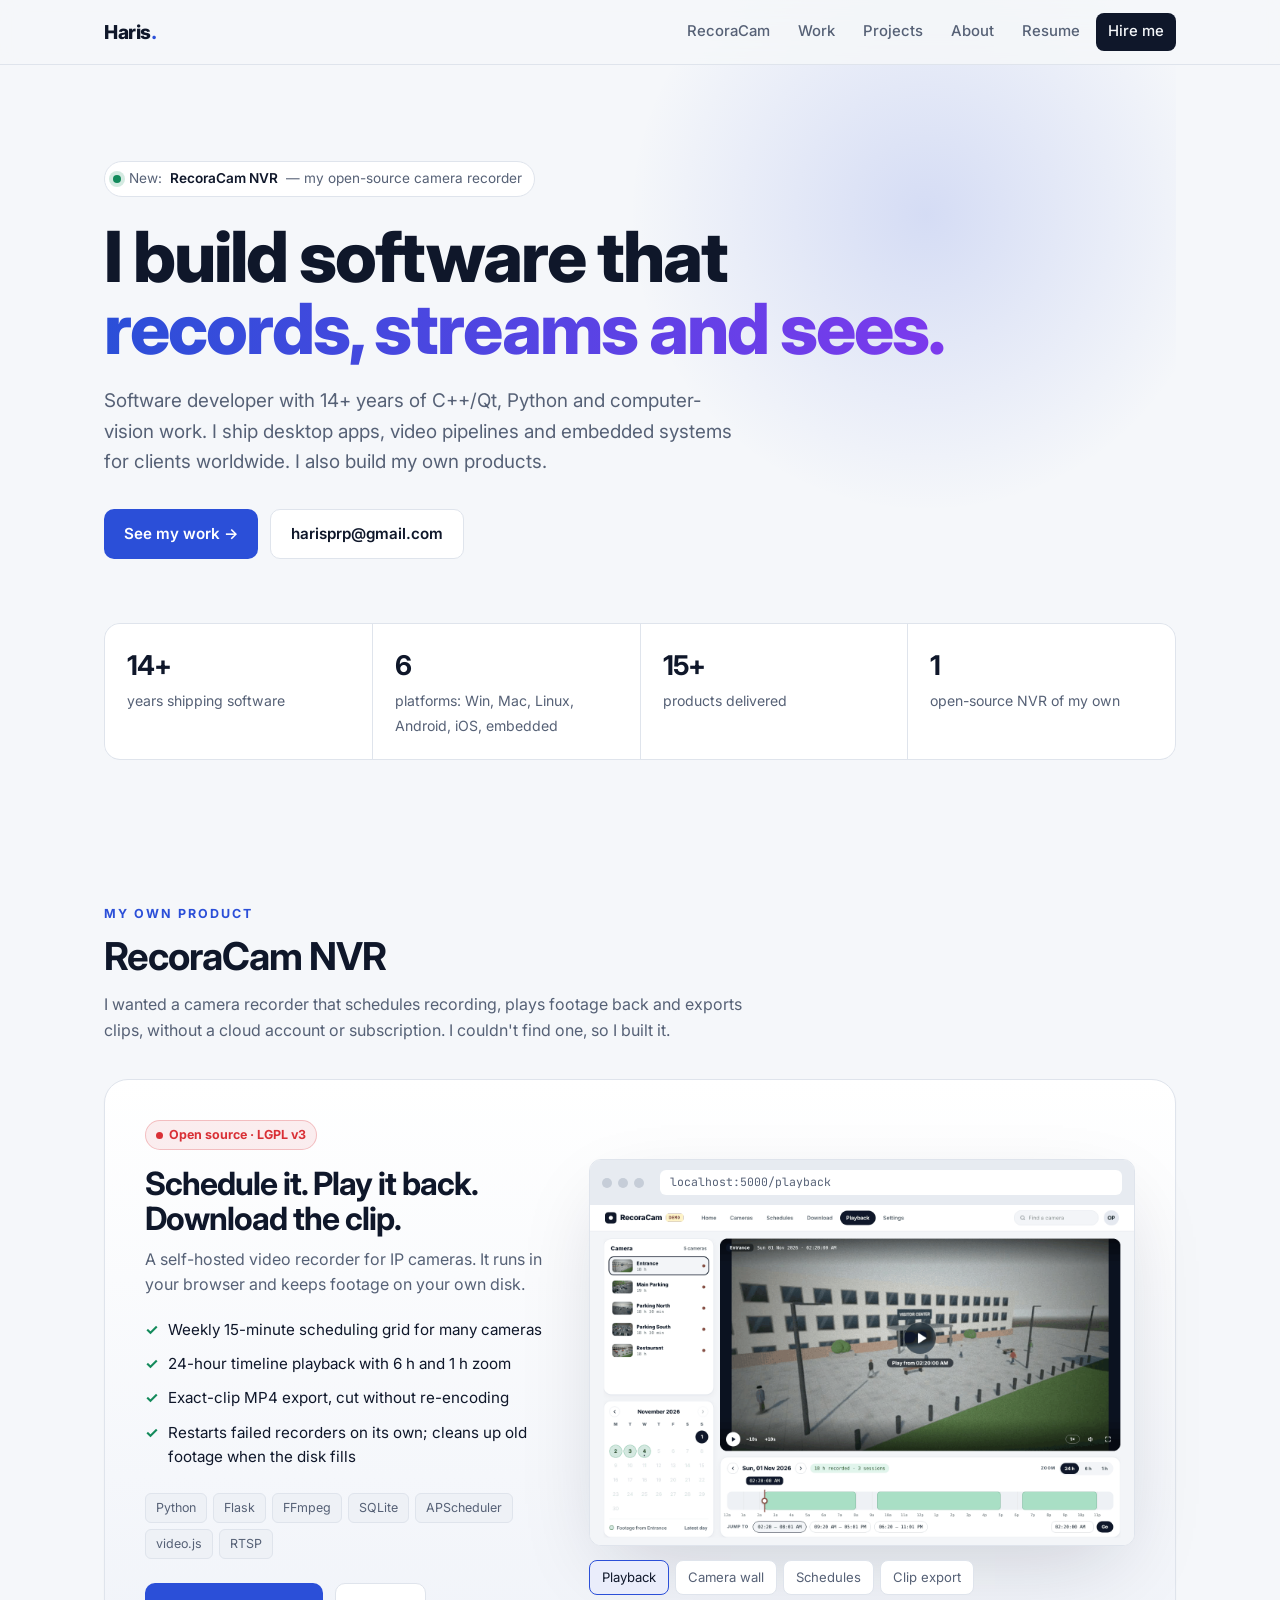
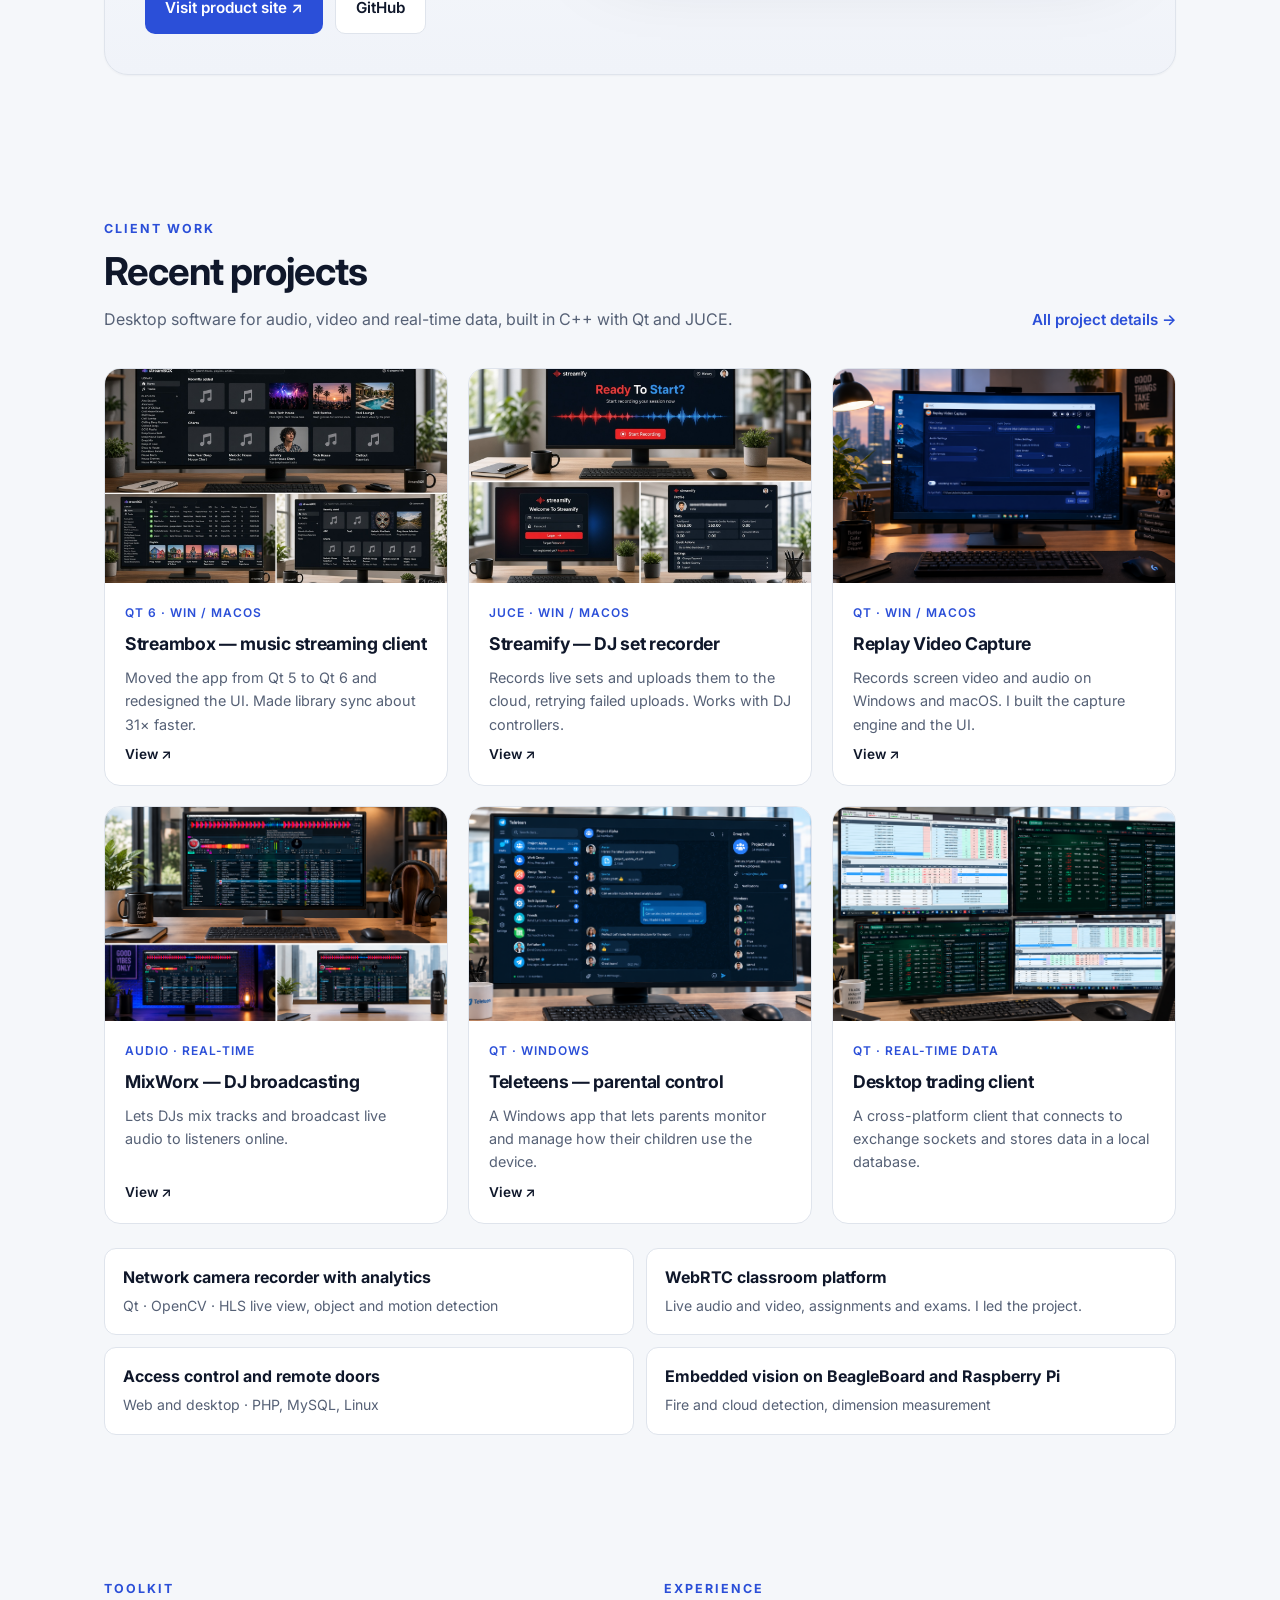
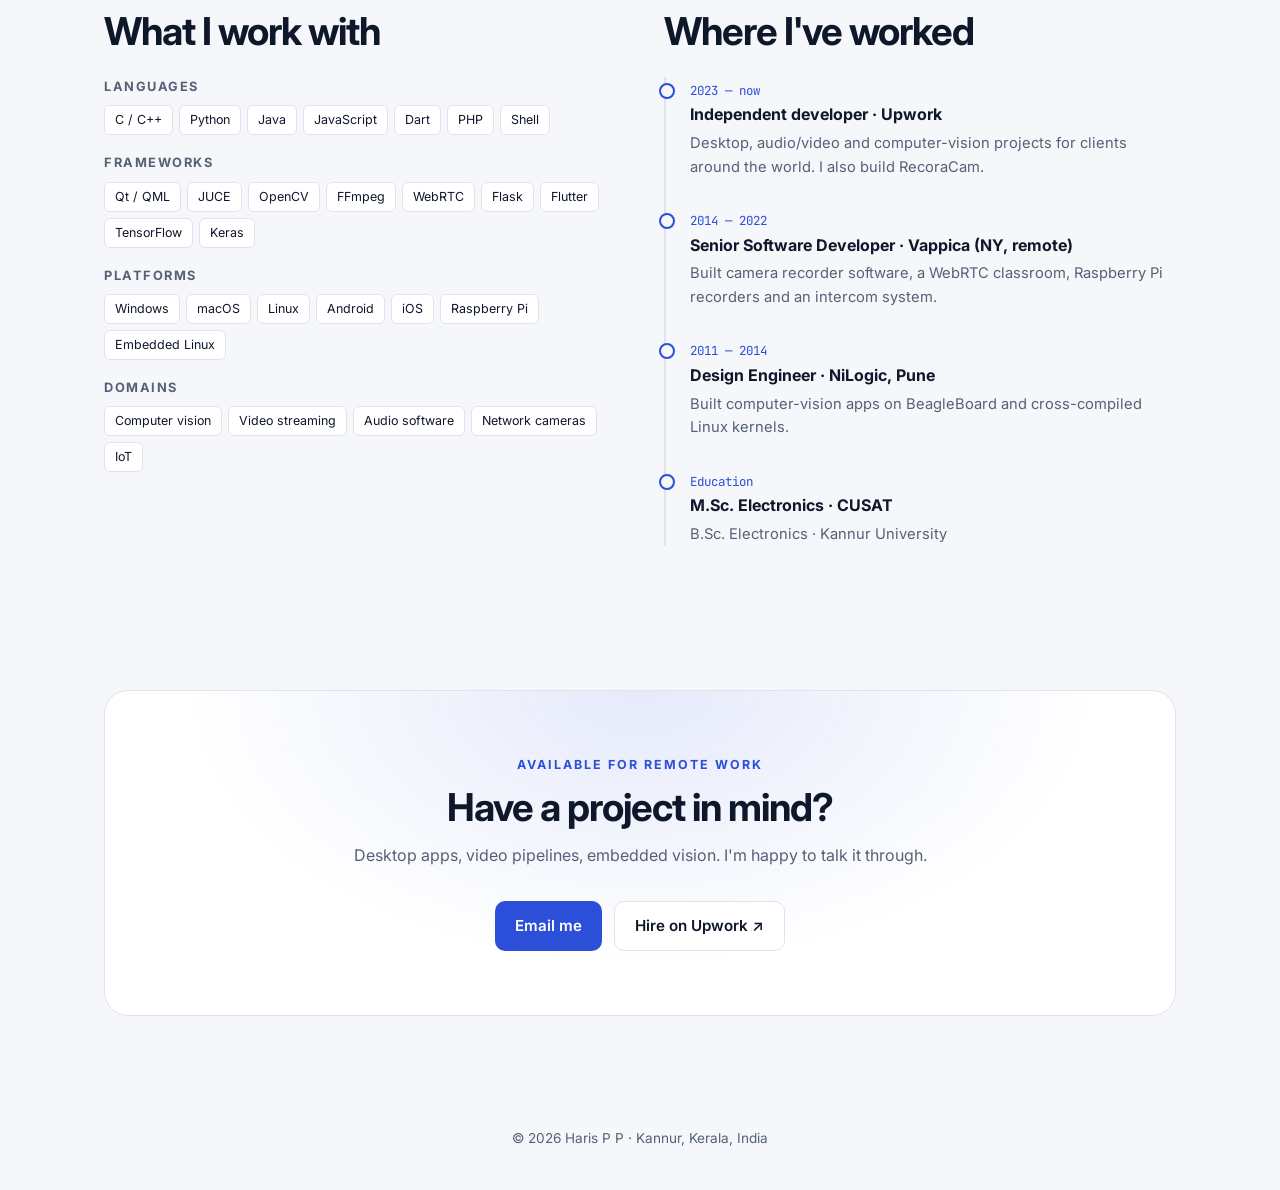
==== index.html @ e714f530 "Redesign portfolio with Daylight theme and feature RecoraCam NVR - New Spotlight layout for home and" ====
<!DOCTYPE html>
<html lang="en">
<head>
  <meta charset="UTF-8" />
  <meta name="viewport" content="width=device-width, initial-scale=1.0" />
  <title>Haris P P — Software Developer</title>
  <meta name="description" content="Haris P P — software developer with 14+ years of C++/Qt, Python and computer-vision work. Desktop apps, video pipelines, embedded systems, and RecoraCam NVR, an open-source camera recorder." />
  <meta property="og:title" content="Haris P P — Software Developer" />
  <meta property="og:description" content="Desktop, video and computer-vision software. Creator of RecoraCam NVR." />
  <meta property="og:image" content="https://haris-pp.github.io/assets/recoracam/playback.png" />
  <meta property="og:url" content="https://haris-pp.github.io/" />
  <meta name="theme-color" content="#f5f7fa" />
  <link rel="preconnect" href="https://fonts.googleapis.com" />
  <link rel="preconnect" href="https://fonts.gstatic.com" crossorigin />
  <link href="https://fonts.googleapis.com/css2?family=Inter:wght@400;500;600;700;800&family=JetBrains+Mono:wght@400;500&display=swap" rel="stylesheet" />
  <link rel="stylesheet" href="styles.css?v=3" />
<!-- Google tag (gtag.js) -->
<script async src="https://www.googletagmanager.com/gtag/js?id=G-309J85LGWX"></script>
<script>
  window.dataLayer = window.dataLayer || [];
  function gtag(){dataLayer.push(arguments);}
  gtag('js', new Date());

  gtag('config', 'G-309J85LGWX');
</script>
</head>

<body>
  <header><div class="wrap"><nav>
    <a href="index.html" class="brand">Haris<span>.</span></a>
    <div class="links">
      <a href="#recoracam" class="opt">RecoraCam</a>
      <a href="#work" class="opt">Work</a>
      <a href="projects.html">Projects</a>
      <a href="#about" class="opt">About</a>
      <a href="Haris-Resume.pdf" target="_blank" rel="noopener">Resume</a>
      <a href="#contact" class="hire">Hire me</a>
    </div>
  </nav></div></header>

  <main class="wrap">
    <!-- HERO -->
    <div class="hero">
      <div class="pill"><span class="dot"></span>New: <a href="#recoracam">RecoraCam NVR</a><span class="pill-x"> — my open-source camera recorder</span></div>
      <h1>I build software that <em>records, streams and sees.</em></h1>
      <p class="lead">Software developer with 14+ years of C++/Qt, Python and computer-vision work.
        I ship desktop apps, video pipelines and embedded systems for clients worldwide. I also build my own products.</p>
      <div class="cta">
        <a class="btn btn-p" href="#work">See my work →</a>
        <a class="btn btn-g" href="mailto:harisprp@gmail.com">harisprp@gmail.com</a>
      </div>
      <div class="stats">
        <div><b>14+</b><span>years shipping software</span></div>
        <div><b>6</b><span>platforms: Win, Mac, Linux, Android, iOS, embedded</span></div>
        <div><b>15+</b><span>products delivered</span></div>
        <div><b>1</b><span>open-source NVR of my own</span></div>
      </div>
    </div>

    <!-- RECORACAM SPOTLIGHT -->
    <section id="recoracam">
      <div class="kicker">My own product</div>
      <h2>RecoraCam NVR</h2>
      <p class="sub">I wanted a camera recorder that schedules recording, plays footage back and exports clips, without a cloud account or subscription. I couldn't find one, so I built it.</p>

      <div class="spot">
        <div>
          <span class="tag">Open source · LGPL v3</span>
          <h3>Schedule it. Play it back. Download the clip.</h3>
          <p>A self-hosted video recorder for IP cameras. It runs in your browser and keeps footage on your own disk.</p>
          <ul class="feat">
            <li>Weekly 15-minute scheduling grid for many cameras</li>
            <li>24-hour timeline playback with 6 h and 1 h zoom</li>
            <li>Exact-clip MP4 export, cut without re-encoding</li>
            <li>Restarts failed recorders on its own; cleans up old footage when the disk fills</li>
          </ul>
          <div class="chips"><span>Python</span><span>Flask</span><span>FFmpeg</span><span>SQLite</span><span>APScheduler</span><span>video.js</span><span>RTSP</span></div>
          <div class="cta" style="margin-top:0">
            <a class="btn btn-p" href="https://haris-pp.github.io/recoracam-website/" target="_blank" rel="noopener">Visit product site ↗</a>
            <a class="btn btn-g" href="https://github.com/haris-pp/recoracam-nvr" target="_blank" rel="noopener">GitHub</a>
          </div>
        </div>
        <div>
          <div class="browser">
            <div class="bar"><i></i><i></i><i></i><span class="url mono" id="shot-url">localhost:5000/playback</span></div>
            <img id="shot" src="assets/recoracam/playback.png" alt="RecoraCam playback screen with camera list, calendar and 24-hour timeline" width="1440" height="900" />
          </div>
          <div class="tabs" id="shot-tabs">
            <button type="button" data-s="playback" data-alt="RecoraCam playback screen with camera list, calendar and 24-hour timeline" class="on">Playback</button>
            <button type="button" data-s="home" data-alt="RecoraCam camera wall with status and system stats">Camera wall</button>
            <button type="button" data-s="schedules" data-alt="RecoraCam weekly scheduling grid">Schedules</button>
            <button type="button" data-s="download" data-alt="RecoraCam clip export with in and out trim timeline">Clip export</button>
          </div>
        </div>
      </div>
    </section>

    <!-- CLIENT WORK -->
    <section id="work">
      <div class="kicker">Client work</div>
      <div class="sec-head">
        <div>
          <h2>Recent projects</h2>
          <p class="sub">Desktop software for audio, video and real-time data, built in C++ with Qt and JUCE.</p>
        </div>
        <a class="more" href="projects.html">All project details →</a>
      </div>
      <div class="grid">
        <article class="card"><img src="assets/streamobx.jpg" alt="Streambox music streaming desktop app" loading="lazy" /><div class="b">
          <span class="meta">Qt 6 · Win / macOS</span><h4>Streambox — music streaming client</h4>
          <p>Moved the app from Qt 5 to Qt 6 and redesigned the UI. Made library sync about 31× faster.</p>
          <a class="go" href="https://djstream.music-worx.com/streambox/" target="_blank" rel="noopener">View ↗</a></div></article>
        <article class="card"><img src="assets/streamify.jpg" alt="Streamify DJ audio recording app" loading="lazy" /><div class="b">
          <span class="meta">JUCE · Win / macOS</span><h4>Streamify — DJ set recorder</h4>
          <p>Records live sets and uploads them to the cloud, retrying failed uploads. Works with DJ controllers.</p>
          <a class="go" href="https://streamifystg.streamify.ch/" target="_blank" rel="noopener">View ↗</a></div></article>
        <article class="card"><img src="assets/project-screenrec.png" alt="Replay Video Capture screen recording app" loading="lazy" /><div class="b">
          <span class="meta">Qt · Win / macOS</span><h4>Replay Video Capture</h4>
          <p>Records screen video and audio on Windows and macOS. I built the capture engine and the UI.</p>
          <a class="go" href="https://applian.com/replay-video-capture/" target="_blank" rel="noopener">View ↗</a></div></article>
        <article class="card"><img src="assets/project-mixworx.png" alt="MixWorx DJ broadcasting software" loading="lazy" /><div class="b">
          <span class="meta">Audio · Real-time</span><h4>MixWorx — DJ broadcasting</h4>
          <p>Lets DJs mix tracks and broadcast live audio to listeners online.</p>
          <a class="go" href="https://djstream.music-worx.com/mixworx/" target="_blank" rel="noopener">View ↗</a></div></article>
        <article class="card"><img src="assets/project-teleteens.png" alt="Teleteens parental control app" loading="lazy" /><div class="b">
          <span class="meta">Qt · Windows</span><h4>Teleteens — parental control</h4>
          <p>A Windows app that lets parents monitor and manage how their children use the device.</p>
          <a class="go" href="https://teleteens.co/" target="_blank" rel="noopener">View ↗</a></div></article>
        <article class="card"><img src="assets/project-trading.png" alt="Desktop trading application" loading="lazy" /><div class="b">
          <span class="meta">Qt · Real-time data</span><h4>Desktop trading client</h4>
          <p>A cross-platform client that connects to exchange sockets and stores data in a local database.</p></div></article>
      </div>
      <div class="earlier">
        <div><b>Network camera recorder with analytics</b><span>Qt · OpenCV · HLS live view, object and motion detection</span></div>
        <div><b>WebRTC classroom platform</b><span>Live audio and video, assignments and exams. I led the project.</span></div>
        <div><b>Access control and remote doors</b><span>Web and desktop · PHP, MySQL, Linux</span></div>
        <div><b>Embedded vision on BeagleBoard and Raspberry Pi</b><span>Fire and cloud detection, dimension measurement</span></div>
      </div>
    </section>

    <!-- ABOUT -->
    <section id="about">
      <div class="two">
        <div>
          <div class="kicker">Toolkit</div>
          <h2>What I work with</h2>
          <div class="sk">
            <div><h5>Languages</h5><div class="chips"><span>C / C++</span><span>Python</span><span>Java</span><span>JavaScript</span><span>Dart</span><span>PHP</span><span>Shell</span></div></div>
            <div><h5>Frameworks</h5><div class="chips"><span>Qt / QML</span><span>JUCE</span><span>OpenCV</span><span>FFmpeg</span><span>WebRTC</span><span>Flask</span><span>Flutter</span><span>TensorFlow</span><span>Keras</span></div></div>
            <div><h5>Platforms</h5><div class="chips"><span>Windows</span><span>macOS</span><span>Linux</span><span>Android</span><span>iOS</span><span>Raspberry Pi</span><span>Embedded Linux</span></div></div>
            <div><h5>Domains</h5><div class="chips"><span>Computer vision</span><span>Video streaming</span><span>Audio software</span><span>Network cameras</span><span>IoT</span></div></div>
          </div>
        </div>
        <div>
          <div class="kicker">Experience</div>
          <h2>Where I've worked</h2>
          <div class="exp">
            <div><small>2023 — now</small><b>Independent developer · Upwork</b><p>Desktop, audio/video and computer-vision projects for clients around the world. I also build RecoraCam.</p></div>
            <div><small>2014 — 2022</small><b>Senior Software Developer · Vappica (NY, remote)</b><p>Built camera recorder software, a WebRTC classroom, Raspberry Pi recorders and an intercom system.</p></div>
            <div><small>2011 — 2014</small><b>Design Engineer · NiLogic, Pune</b><p>Built computer-vision apps on BeagleBoard and cross-compiled Linux kernels.</p></div>
            <div><small>Education</small><b>M.Sc. Electronics · CUSAT</b><p>B.Sc. Electronics · Kannur University</p></div>
          </div>
        </div>
      </div>
    </section>

    <!-- CONTACT -->
    <section id="contact">
      <div class="contact">
        <div class="kicker">Available for remote work</div>
        <h2>Have a project in mind?</h2>
        <p class="sub">Desktop apps, video pipelines, embedded vision. I'm happy to talk it through.</p>
        <div class="cta">
          <a class="btn btn-p" href="mailto:harisprp@gmail.com">Email me</a>
          <a class="btn btn-g" href="https://www.upwork.com/freelancers/~01d4a61499032e2bb8" target="_blank" rel="noopener">Hire on Upwork ↗</a>
        </div>
      </div>
    </section>
  </main>

  <footer>© <span id="year"></span> Haris P P · Kannur, Kerala, India</footer>

  <script>
    document.getElementById('year').textContent = new Date().getFullYear();
    document.getElementById('shot-tabs').addEventListener('click', function (e) {
      var b = e.target.closest('button'); if (!b) return;
      this.querySelectorAll('button').forEach(function (x) { x.classList.toggle('on', x === b); });
      var img = document.getElementById('shot');
      img.src = 'assets/recoracam/' + b.dataset.s + '.png';
      img.alt = b.dataset.alt;
      document.getElementById('shot-url').textContent = 'localhost:5000/' + b.dataset.s;
    });
  </script>
</body>
</html>
---- styles.css ----
/* ============================================================
   Haris P P — Portfolio · "Spotlight" layout, Daylight theme
   Edit the colour tokens in :root to retheme the whole site.
   ============================================================ */
:root{
  --bg:#f5f7fa; --bg-2:#eef1f6; --card:#ffffff; --line:#dfe4ec; --line-hi:#c3cbd8;
  --text:#0f172a; --dim:#566176; --accent:#2b4fd8; --accent-2:#7c3aed; --on-accent:#ffffff;
  --spot-a:#ffffff; --spot-b:#f0f3f9; --chrome:#e7ebf1; --chrome-dot:#c6cdd8; --chrome-url:#ffffff;
  --hdr:rgba(245,247,250,.85); --shadow:rgba(15,23,42,.18);
  --rec:#d93036; --ok:#138a5b;
  --r:16px; --maxw:1120px;
  color-scheme:light;
}

*{box-sizing:border-box;margin:0;padding:0}
html{scroll-behavior:smooth;scroll-padding-top:80px}
body{font-family:Inter,system-ui,-apple-system,sans-serif;background:var(--bg);color:var(--text);line-height:1.6;-webkit-font-smoothing:antialiased}
a{color:inherit;text-decoration:none}
img{display:block;max-width:100%;height:auto}
.wrap{max-width:var(--maxw);margin:0 auto;padding:0 24px}
.mono{font-family:'JetBrains Mono',monospace}
:focus-visible{outline:2px solid var(--accent);outline-offset:3px;border-radius:6px}

/* ---------- Nav ---------- */
header{position:sticky;top:0;z-index:40;background:var(--hdr);backdrop-filter:blur(12px);-webkit-backdrop-filter:blur(12px);border-bottom:1px solid var(--line)}
nav{display:flex;align-items:center;justify-content:space-between;min-height:64px;gap:16px}
.brand{font-weight:800;font-size:1.2rem;letter-spacing:-.5px}
.brand span{color:var(--accent)}
.links{display:flex;gap:4px}
.links a{padding:7px 12px;border-radius:8px;color:var(--dim);font-weight:500;font-size:.93rem;white-space:nowrap}
.links a:hover{color:var(--text);background:var(--bg-2)}
.links a.active{color:var(--accent);background:color-mix(in srgb,var(--accent) 10%,transparent)}
.links .hire{background:var(--text);color:var(--bg)}
.links .hire:hover{background:var(--accent);color:var(--on-accent)}

/* ---------- Hero ---------- */
.hero{padding:96px 0 72px;position:relative;isolation:isolate;overflow-x:clip}
.hero::before{content:"";position:absolute;top:-200px;right:-100px;width:700px;height:700px;background:radial-gradient(circle,color-mix(in srgb,var(--accent) 16%,transparent),transparent 60%);pointer-events:none;z-index:-1}.hero.small{padding:72px 0 24px}
.pill{display:inline-flex;align-items:center;gap:8px;border:1px solid var(--line);background:var(--card);padding:6px 12px 6px 8px;border-radius:999px;font-size:.85rem;color:var(--dim)}
.pill .dot{width:8px;height:8px;border-radius:50%;background:var(--ok);box-shadow:0 0 0 4px color-mix(in srgb,var(--ok) 18%,transparent)}
.pill a{color:var(--text);font-weight:600;white-space:nowrap}
.hero h1{font-size:clamp(2.5rem,6.5vw,4.4rem);line-height:1.02;letter-spacing:-2px;font-weight:800;margin:24px 0 22px;max-width:880px}
.hero.small h1{font-size:clamp(2.2rem,5vw,3.4rem);margin-top:0}
.hero h1 em{font-style:normal;background:linear-gradient(90deg,var(--accent),var(--accent-2));-webkit-background-clip:text;background-clip:text;color:transparent}
.lead{font-size:1.18rem;color:var(--dim);max-width:640px}
.cta{display:flex;gap:12px;flex-wrap:wrap;margin-top:32px}
.btn{display:inline-flex;align-items:center;gap:8px;padding:12px 20px;border-radius:10px;font-weight:600;font-size:.95rem;transition:.15s}
.btn-p{background:var(--accent);color:var(--on-accent)}
.btn-p:hover{background:color-mix(in srgb,var(--accent) 82%,var(--text))}
.btn-g{border:1px solid var(--line);color:var(--text);background:var(--card)}
.btn-g:hover{border-color:var(--dim)}
.stats{display:grid;grid-template-columns:repeat(4,1fr);gap:1px;background:var(--line);border:1px solid var(--line);border-radius:var(--r);overflow:hidden;margin-top:64px}
.stats div{background:var(--card);padding:20px 22px}
.stats b{display:block;font-size:1.7rem;letter-spacing:-1px}
.stats span{color:var(--dim);font-size:.88rem}

/* ---------- Sections ---------- */
section{padding:72px 0}
.kicker{font-size:.78rem;text-transform:uppercase;letter-spacing:2px;font-weight:700;color:var(--accent);margin-bottom:10px}
h2{font-size:clamp(1.8rem,3.6vw,2.4rem);letter-spacing:-1px;line-height:1.15;margin-bottom:14px}
.sub{color:var(--dim);max-width:640px;margin-bottom:36px}
.sec-head{display:flex;justify-content:space-between;align-items:flex-end;gap:16px;flex-wrap:wrap}
.more{font-weight:600;font-size:.95rem;color:var(--accent);margin-bottom:36px}
.more:hover{text-decoration:underline;text-underline-offset:4px}

/* ---------- RecoraCam spotlight ---------- */
.spot{border:1px solid var(--line);border-radius:24px;background:linear-gradient(180deg,var(--spot-a),var(--spot-b));padding:40px;display:grid;grid-template-columns:1fr 1.35fr;gap:40px;align-items:center;box-shadow:0 1px 2px rgba(15,23,42,.04)}
.spot>*,.proj>*,.two>*{min-width:0}
.spot .tag{display:inline-flex;gap:6px;align-items:center;font-size:.78rem;font-weight:700;color:var(--rec);background:color-mix(in srgb,var(--rec) 8%,transparent);border:1px solid color-mix(in srgb,var(--rec) 25%,transparent);padding:4px 10px;border-radius:999px;margin-bottom:16px}
.spot .tag::before{content:"";width:7px;height:7px;border-radius:50%;background:var(--rec);animation:blink 1.4s infinite}
@keyframes blink{50%{opacity:.25}}
@media (prefers-reduced-motion:reduce){.spot .tag::before{animation:none}}
.spot h3{font-size:2rem;letter-spacing:-1px;line-height:1.1;margin-bottom:10px}
.spot p{color:var(--dim)}
.feat{list-style:none;margin:20px 0 24px;display:grid;gap:10px}
.feat li{display:flex;gap:10px;font-size:.95rem}
.feat li::before{content:"✓";color:var(--ok);font-weight:700}
.chips{display:flex;flex-wrap:wrap;gap:6px;margin-bottom:24px}
.chips span{font-size:.78rem;padding:4px 10px;border-radius:6px;background:var(--bg-2);border:1px solid var(--line);color:var(--dim)}
.browser{border-radius:12px;overflow:hidden;border:1px solid var(--line);background:#fff;box-shadow:0 30px 80px -20px var(--shadow)}
.browser .bar{background:var(--chrome);display:flex;align-items:center;gap:6px;padding:10px 12px}
.browser .bar i{width:10px;height:10px;border-radius:50%;background:var(--chrome-dot)}
.browser .bar .url{margin-left:10px;font-size:.72rem;color:var(--dim);background:var(--chrome-url);padding:3px 10px;border-radius:6px;flex:1;min-width:0;overflow:hidden;text-overflow:ellipsis;white-space:nowrap}
.browser img{aspect-ratio:16/10;object-fit:cover;object-position:top;width:100%}
.tabs{display:flex;gap:6px;margin-top:14px;flex-wrap:wrap}
.tabs button{font:inherit;font-size:.82rem;color:var(--dim);background:var(--card);border:1px solid var(--line);padding:6px 12px;border-radius:8px;cursor:pointer}
.tabs button:hover{color:var(--text)}
.tabs button.on{color:var(--text);border-color:var(--accent);background:color-mix(in srgb,var(--accent) 10%,var(--card))}

/* RecoraCam detail (projects page) */
.rc-detail{display:grid;grid-template-columns:repeat(3,1fr);gap:20px;margin-top:20px}
.rc-detail div{background:var(--card);border:1px solid var(--line);border-radius:var(--r);padding:22px}
.rc-detail h4{font-size:1rem;margin-bottom:6px}
.rc-detail p{color:var(--dim);font-size:.92rem}
.gallery{display:grid;grid-template-columns:repeat(3,1fr);gap:16px;margin-top:20px}
.gallery figure{background:var(--card);border:1px solid var(--line);border-radius:12px;overflow:hidden}
.gallery img{aspect-ratio:16/10;object-fit:cover;object-position:top;width:100%}
.gallery figcaption{font-size:.82rem;color:var(--dim);padding:10px 14px;border-top:1px solid var(--line)}

/* ---------- Work cards (home) ---------- */
.grid{display:grid;grid-template-columns:repeat(3,1fr);gap:20px}
.card{background:var(--card);border:1px solid var(--line);border-radius:var(--r);overflow:hidden;display:flex;flex-direction:column;transition:.2s}
.card:hover{transform:translateY(-4px);border-color:var(--line-hi);box-shadow:0 18px 40px -20px var(--shadow)}
.card img{aspect-ratio:16/10;object-fit:cover;background:var(--bg-2);width:100%}
.card .b{padding:20px;display:flex;flex-direction:column;gap:8px;flex:1}
.meta{font-size:.75rem;color:var(--accent);font-weight:600;text-transform:uppercase;letter-spacing:1px}
.card h4{font-size:1.1rem;letter-spacing:-.3px}
.card p{color:var(--dim);font-size:.9rem;flex:1}
.go{font-size:.85rem;color:var(--text);font-weight:600}
.go:hover{color:var(--accent)}

.earlier{display:grid;grid-template-columns:repeat(2,1fr);gap:12px;margin-top:24px}
.earlier div{border:1px solid var(--line);border-radius:12px;padding:16px 18px;background:var(--card)}
.earlier b{display:block;margin-bottom:2px}
.earlier span{color:var(--dim);font-size:.88rem}

/* ---------- Project rows (projects page) ---------- */
.plist{display:grid;gap:20px}
.proj{display:grid;grid-template-columns:1fr 1.3fr;gap:32px;background:var(--card);border:1px solid var(--line);border-radius:var(--r);padding:20px;align-items:center}
.proj img{width:100%;aspect-ratio:16/10;object-fit:cover;border-radius:10px;background:var(--bg-2);border:1px solid var(--line)}
.proj h3{font-size:1.35rem;letter-spacing:-.4px;margin:6px 0 10px}
.proj p{color:var(--dim);font-size:.95rem;margin-bottom:10px}
.proj p strong{color:var(--text);font-weight:600}
.proj .chips{margin:14px 0 0}
.proj .go{display:inline-block;margin-top:4px;color:var(--accent)}
.proj .go:hover{text-decoration:underline;text-underline-offset:3px}

/* ---------- Skills + experience ---------- */
.two{display:grid;grid-template-columns:1fr 1fr;gap:48px}
.sk{display:grid;gap:18px;margin-top:24px}
.sk h5{font-size:.8rem;text-transform:uppercase;letter-spacing:1.5px;color:var(--dim);margin-bottom:8px}
.sk .chips{margin:0}
.sk .chips span{color:var(--text);background:var(--card)}
.exp{border-left:2px solid var(--line);padding-left:24px;display:grid;gap:28px;margin-top:24px}
.exp div{position:relative}
.exp div::before{content:"";position:absolute;left:-31px;top:6px;width:12px;height:12px;border-radius:50%;background:var(--bg);border:2px solid var(--accent)}
.exp b{display:block}
.exp small{color:var(--accent);font-family:'JetBrains Mono',monospace;font-size:.78rem}
.exp p{color:var(--dim);font-size:.92rem;margin-top:4px}

/* ---------- Contact + footer ---------- */
.contact{text-align:center;border:1px solid var(--line);border-radius:24px;padding:64px 24px;background:radial-gradient(ellipse at top,color-mix(in srgb,var(--accent) 12%,transparent),transparent 60%),var(--card)}
.contact .sub{margin:0 auto 8px}
.contact .cta{justify-content:center}
footer{color:var(--dim);font-size:.85rem;text-align:center;padding:40px 0}

/* ---------- Responsive ---------- */
@media (max-width:900px){
  .spot{grid-template-columns:1fr;padding:24px}
  .grid,.gallery,.rc-detail{grid-template-columns:1fr 1fr}
  .two{grid-template-columns:1fr}
  .stats{grid-template-columns:1fr 1fr}
  .proj{grid-template-columns:1fr;gap:16px}
}
@media (max-width:620px){
  .wrap{padding:0 16px}
  nav{gap:8px}
  .links{gap:2px}
  .links a{padding:6px 9px;font-size:.88rem}
  .links .opt{display:none}
  .pill-x{display:none}
}
@media (max-width:360px){
  .links a{padding:6px 7px;font-size:.84rem}
  .grid,.earlier,.gallery,.rc-detail{grid-template-columns:1fr}
  .hero{padding:56px 0 40px}
  .hero.small{padding:48px 0 8px}
  .stats{margin-top:40px}
  section{padding:56px 0}
  .contact{padding:44px 20px}
}
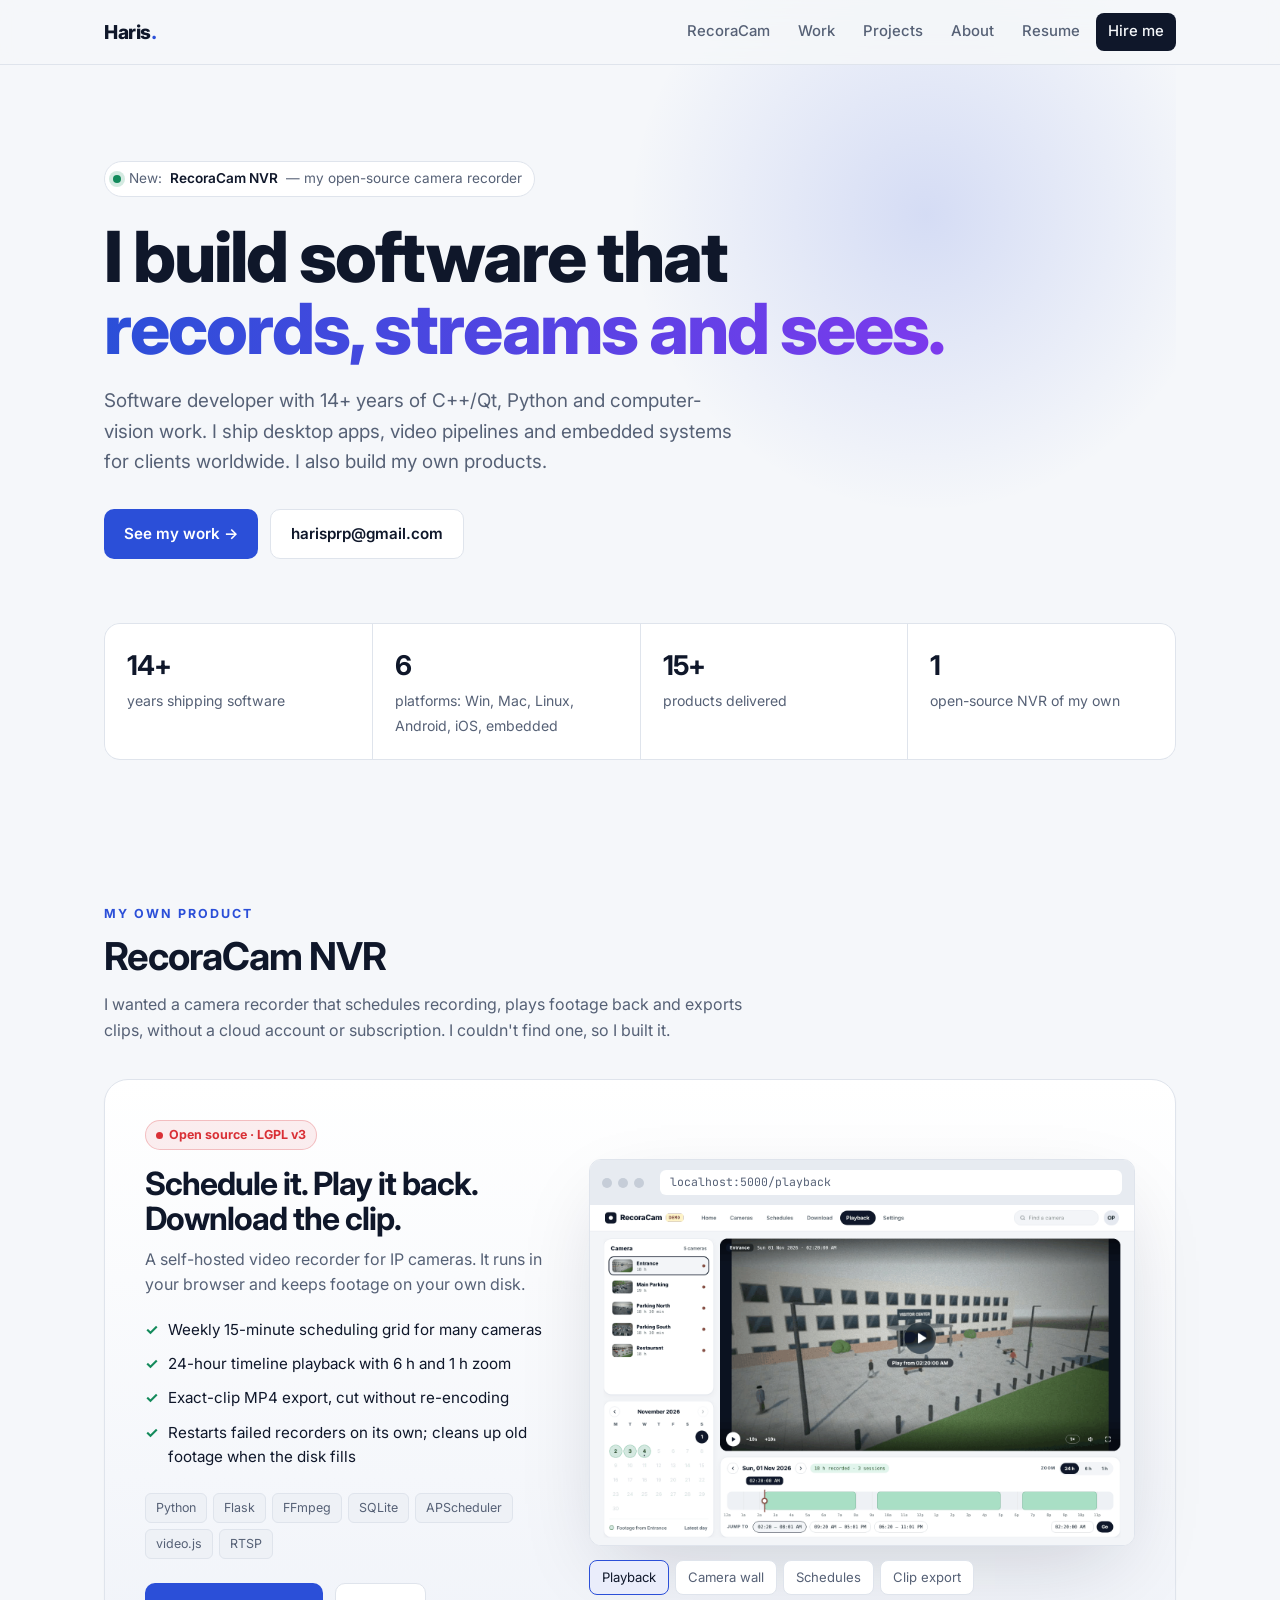
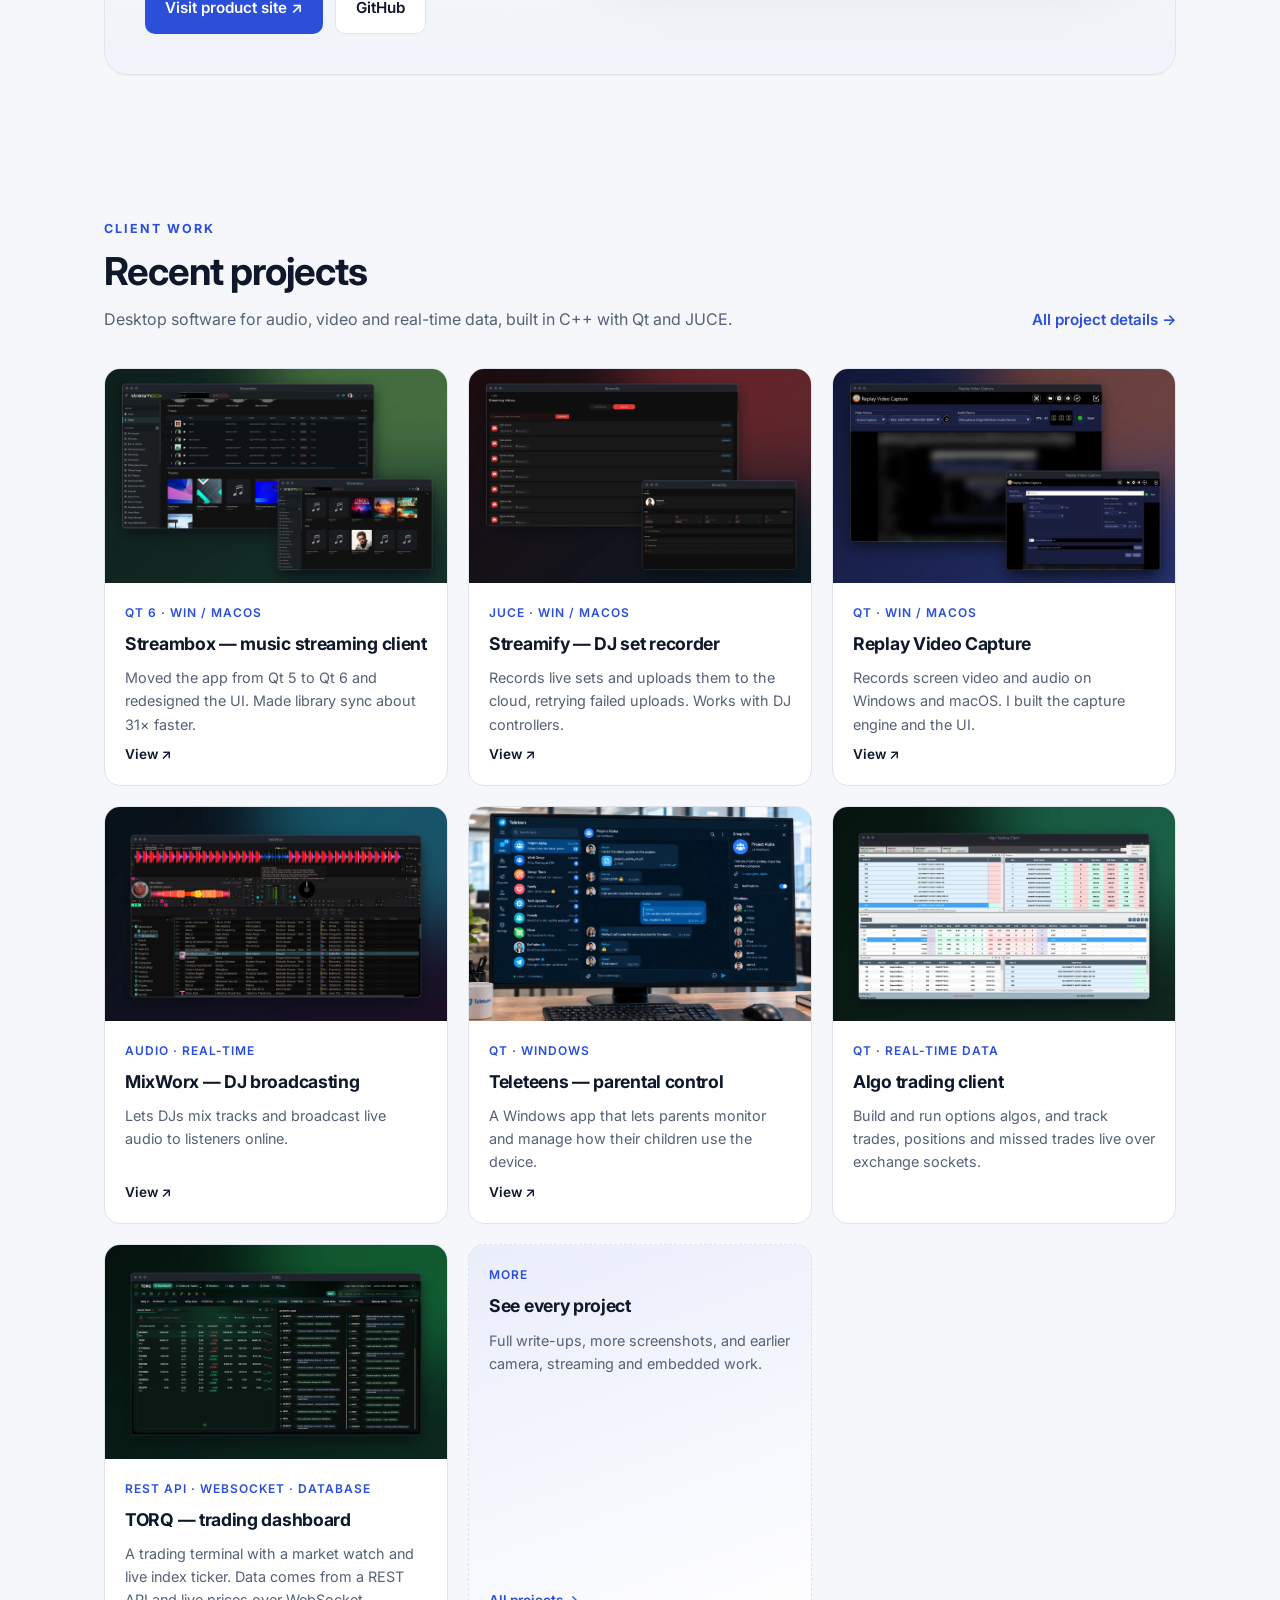
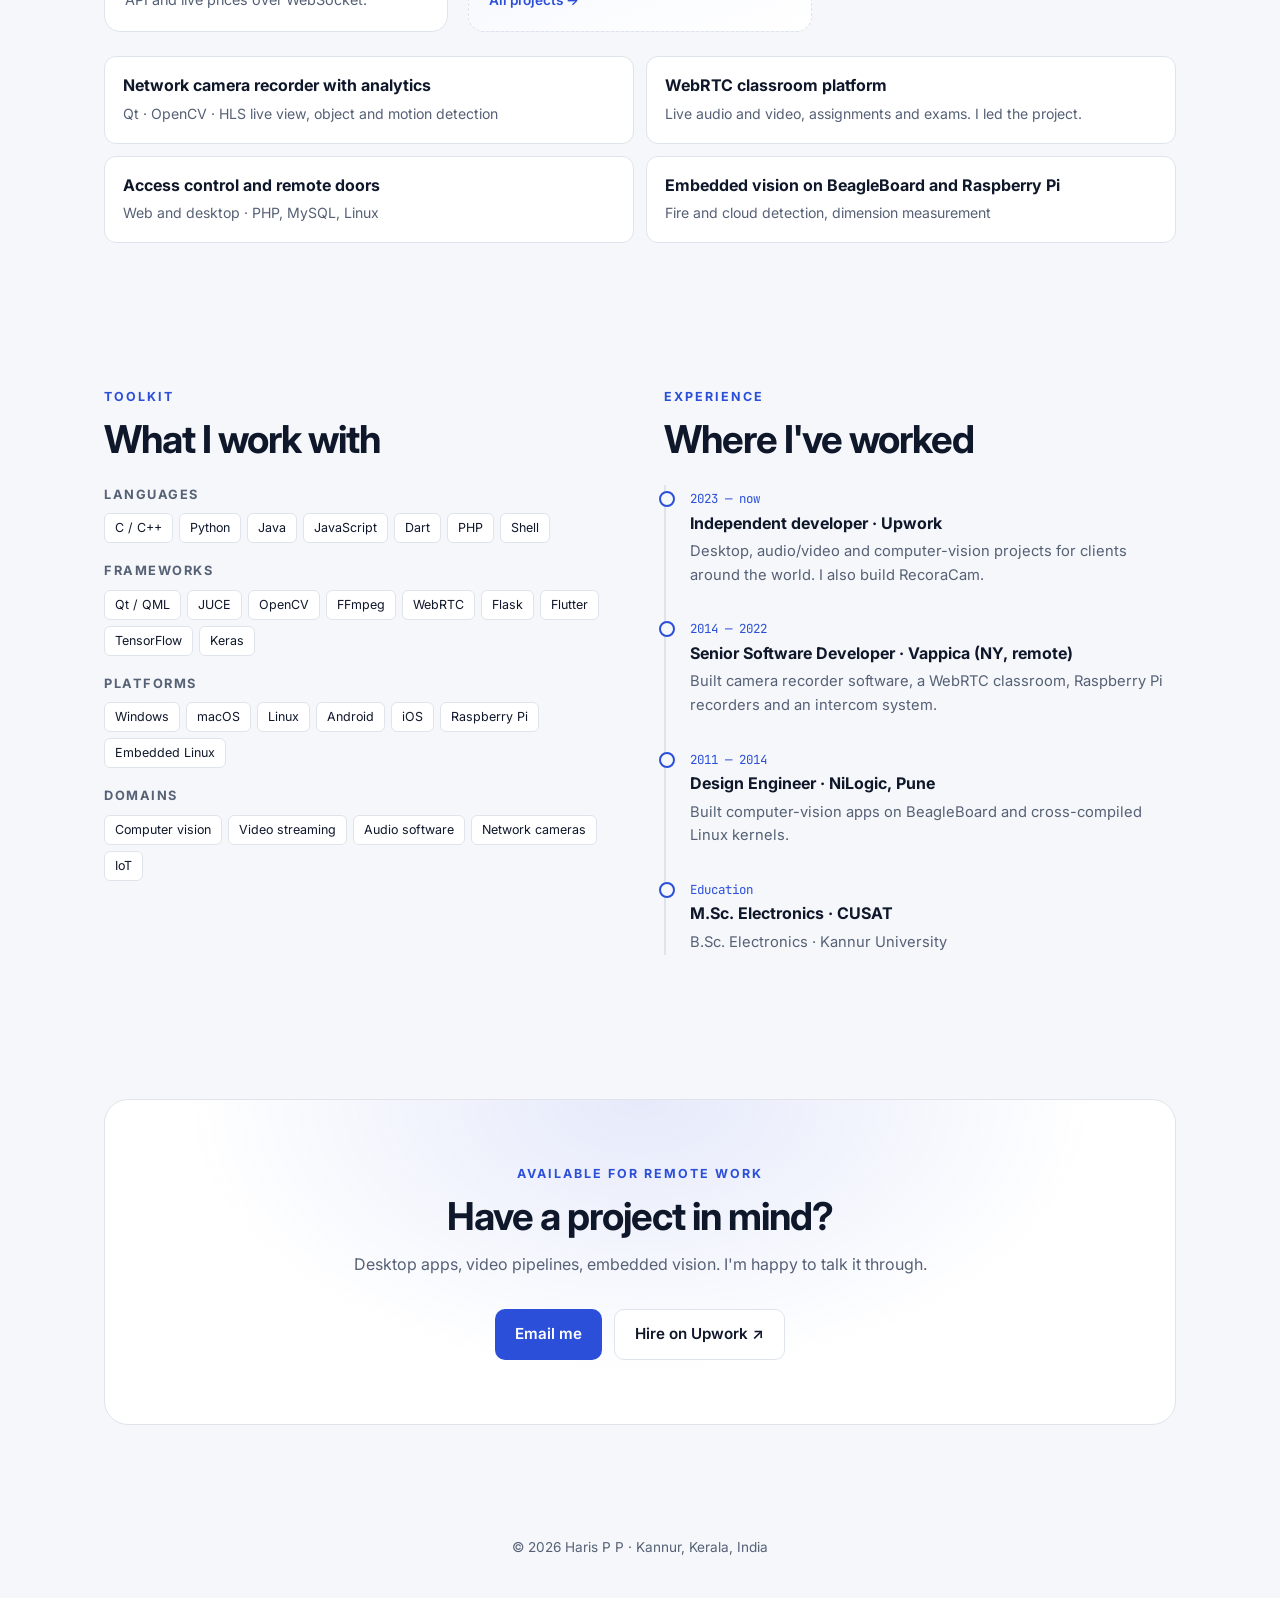
==== commit 660e26a6: "Replace project screenshots with framed images and add TORQ - Framed app screenshots on brand backgr" ====
--- a/index.html
+++ b/index.html
@@ -13,7 +13,7 @@
   <link rel="preconnect" href="https://fonts.googleapis.com" />
   <link rel="preconnect" href="https://fonts.gstatic.com" crossorigin />
   <link href="https://fonts.googleapis.com/css2?family=Inter:wght@400;500;600;700;800&family=JetBrains+Mono:wght@400;500&display=swap" rel="stylesheet" />
-  <link rel="stylesheet" href="styles.css?v=3" />
+  <link rel="stylesheet" href="styles.css?v=4" />
 <!-- Google tag (gtag.js) -->
 <script async src="https://www.googletagmanager.com/gtag/js?id=G-309J85LGWX"></script>
 <script>
@@ -77,7 +77,7 @@
           <div class="chips"><span>Python</span><span>Flask</span><span>FFmpeg</span><span>SQLite</span><span>APScheduler</span><span>video.js</span><span>RTSP</span></div>
           <div class="cta" style="margin-top:0">
             <a class="btn btn-p" href="https://haris-pp.github.io/recoracam-website/" target="_blank" rel="noopener">Visit product site ↗</a>
-            <a class="btn btn-g" href="https://github.com/haris-pp/recoracam-nvr" target="_blank" rel="noopener">GitHub</a>
+            <a class="btn btn-g" href="https://github.com/haris-pp/RecoraCamNVR" target="_blank" rel="noopener">GitHub</a>
           </div>
         </div>
         <div>
@@ -106,19 +106,19 @@
         <a class="more" href="projects.html">All project details →</a>
       </div>
       <div class="grid">
-        <article class="card"><img src="assets/streamobx.jpg" alt="Streambox music streaming desktop app" loading="lazy" /><div class="b">
+        <article class="card"><img src="assets/projects/streambox.webp" alt="Streambox music streaming desktop app" loading="lazy" /><div class="b">
           <span class="meta">Qt 6 · Win / macOS</span><h4>Streambox — music streaming client</h4>
           <p>Moved the app from Qt 5 to Qt 6 and redesigned the UI. Made library sync about 31× faster.</p>
           <a class="go" href="https://djstream.music-worx.com/streambox/" target="_blank" rel="noopener">View ↗</a></div></article>
-        <article class="card"><img src="assets/streamify.jpg" alt="Streamify DJ audio recording app" loading="lazy" /><div class="b">
+        <article class="card"><img src="assets/projects/streamify.webp" alt="Streamify DJ audio recording app" loading="lazy" /><div class="b">
           <span class="meta">JUCE · Win / macOS</span><h4>Streamify — DJ set recorder</h4>
           <p>Records live sets and uploads them to the cloud, retrying failed uploads. Works with DJ controllers.</p>
           <a class="go" href="https://streamifystg.streamify.ch/" target="_blank" rel="noopener">View ↗</a></div></article>
-        <article class="card"><img src="assets/project-screenrec.png" alt="Replay Video Capture screen recording app" loading="lazy" /><div class="b">
+        <article class="card"><img src="assets/projects/replay.webp" alt="Replay Video Capture screen recording app" loading="lazy" /><div class="b">
           <span class="meta">Qt · Win / macOS</span><h4>Replay Video Capture</h4>
           <p>Records screen video and audio on Windows and macOS. I built the capture engine and the UI.</p>
           <a class="go" href="https://applian.com/replay-video-capture/" target="_blank" rel="noopener">View ↗</a></div></article>
-        <article class="card"><img src="assets/project-mixworx.png" alt="MixWorx DJ broadcasting software" loading="lazy" /><div class="b">
+        <article class="card"><img src="assets/projects/mixworx.webp" alt="MixWorx DJ broadcasting software" loading="lazy" /><div class="b">
           <span class="meta">Audio · Real-time</span><h4>MixWorx — DJ broadcasting</h4>
           <p>Lets DJs mix tracks and broadcast live audio to listeners online.</p>
           <a class="go" href="https://djstream.music-worx.com/mixworx/" target="_blank" rel="noopener">View ↗</a></div></article>
@@ -126,9 +126,16 @@
           <span class="meta">Qt · Windows</span><h4>Teleteens — parental control</h4>
           <p>A Windows app that lets parents monitor and manage how their children use the device.</p>
           <a class="go" href="https://teleteens.co/" target="_blank" rel="noopener">View ↗</a></div></article>
-        <article class="card"><img src="assets/project-trading.png" alt="Desktop trading application" loading="lazy" /><div class="b">
-          <span class="meta">Qt · Real-time data</span><h4>Desktop trading client</h4>
-          <p>A cross-platform client that connects to exchange sockets and stores data in a local database.</p></div></article>
+        <article class="card"><img src="assets/projects/trading.webp" alt="Algo trading client showing trades, positions and algorithms" loading="lazy" /><div class="b">
+          <span class="meta">Qt · Real-time data</span><h4>Algo trading client</h4>
+          <p>Build and run options algos, and track trades, positions and missed trades live over exchange sockets.</p></div></article>
+        <article class="card"><img src="assets/projects/torq.webp" alt="TORQ trading dashboard with market watch and activity logs" loading="lazy" /><div class="b">
+          <span class="meta">REST API · WebSocket · Database</span><h4>TORQ — trading dashboard</h4>
+          <p>A trading terminal with a market watch and live index ticker. Data comes from a REST API and live prices over WebSocket.</p></div></article>
+        <a class="card all-card" href="projects.html"><div class="b">
+          <span class="meta">More</span><h4>See every project</h4>
+          <p>Full write-ups, more screenshots, and earlier camera, streaming and embedded work.</p>
+          <span class="go">All projects →</span></div></a>
       </div>
       <div class="earlier">
         <div><b>Network camera recorder with analytics</b><span>Qt · OpenCV · HLS live view, object and motion detection</span></div>
--- a/styles.css
+++ b/styles.css
@@ -122,6 +122,17 @@
 .proj p{color:var(--dim);font-size:.95rem;margin-bottom:10px}
 .proj p strong{color:var(--text);font-weight:600}
 .proj .chips{margin:14px 0 0}
+.media{display:grid;gap:10px;min-width:0}
+.media .main{width:100%;aspect-ratio:16/10;object-fit:cover;border-radius:10px;border:1px solid var(--line);background:var(--bg-2)}
+.thumbs{display:flex;gap:8px;overflow-x:auto;padding-bottom:2px}
+.thumbs button{flex:0 0 auto;width:88px;padding:0;border:1px solid var(--line);border-radius:8px;background:var(--card);cursor:pointer;overflow:hidden;font:inherit;color:var(--dim);text-align:center}
+.thumbs button img{width:100%;aspect-ratio:16/10;object-fit:cover;border-radius:0;border:0}
+.thumbs button span{display:block;font-size:.72rem;padding:3px 0 4px}
+.thumbs button:hover{border-color:var(--line-hi);color:var(--text)}
+.thumbs button.on{border-color:var(--accent);color:var(--accent);box-shadow:0 0 0 2px color-mix(in srgb,var(--accent) 20%,transparent)}
+.all-card{justify-content:center;background:linear-gradient(160deg,color-mix(in srgb,var(--accent) 10%,var(--card)),var(--card));border-style:dashed}
+.all-card .b{justify-content:center}
+.all-card .go{color:var(--accent)}
 .proj .go{display:inline-block;margin-top:4px;color:var(--accent)}
 .proj .go:hover{text-decoration:underline;text-underline-offset:3px}
 
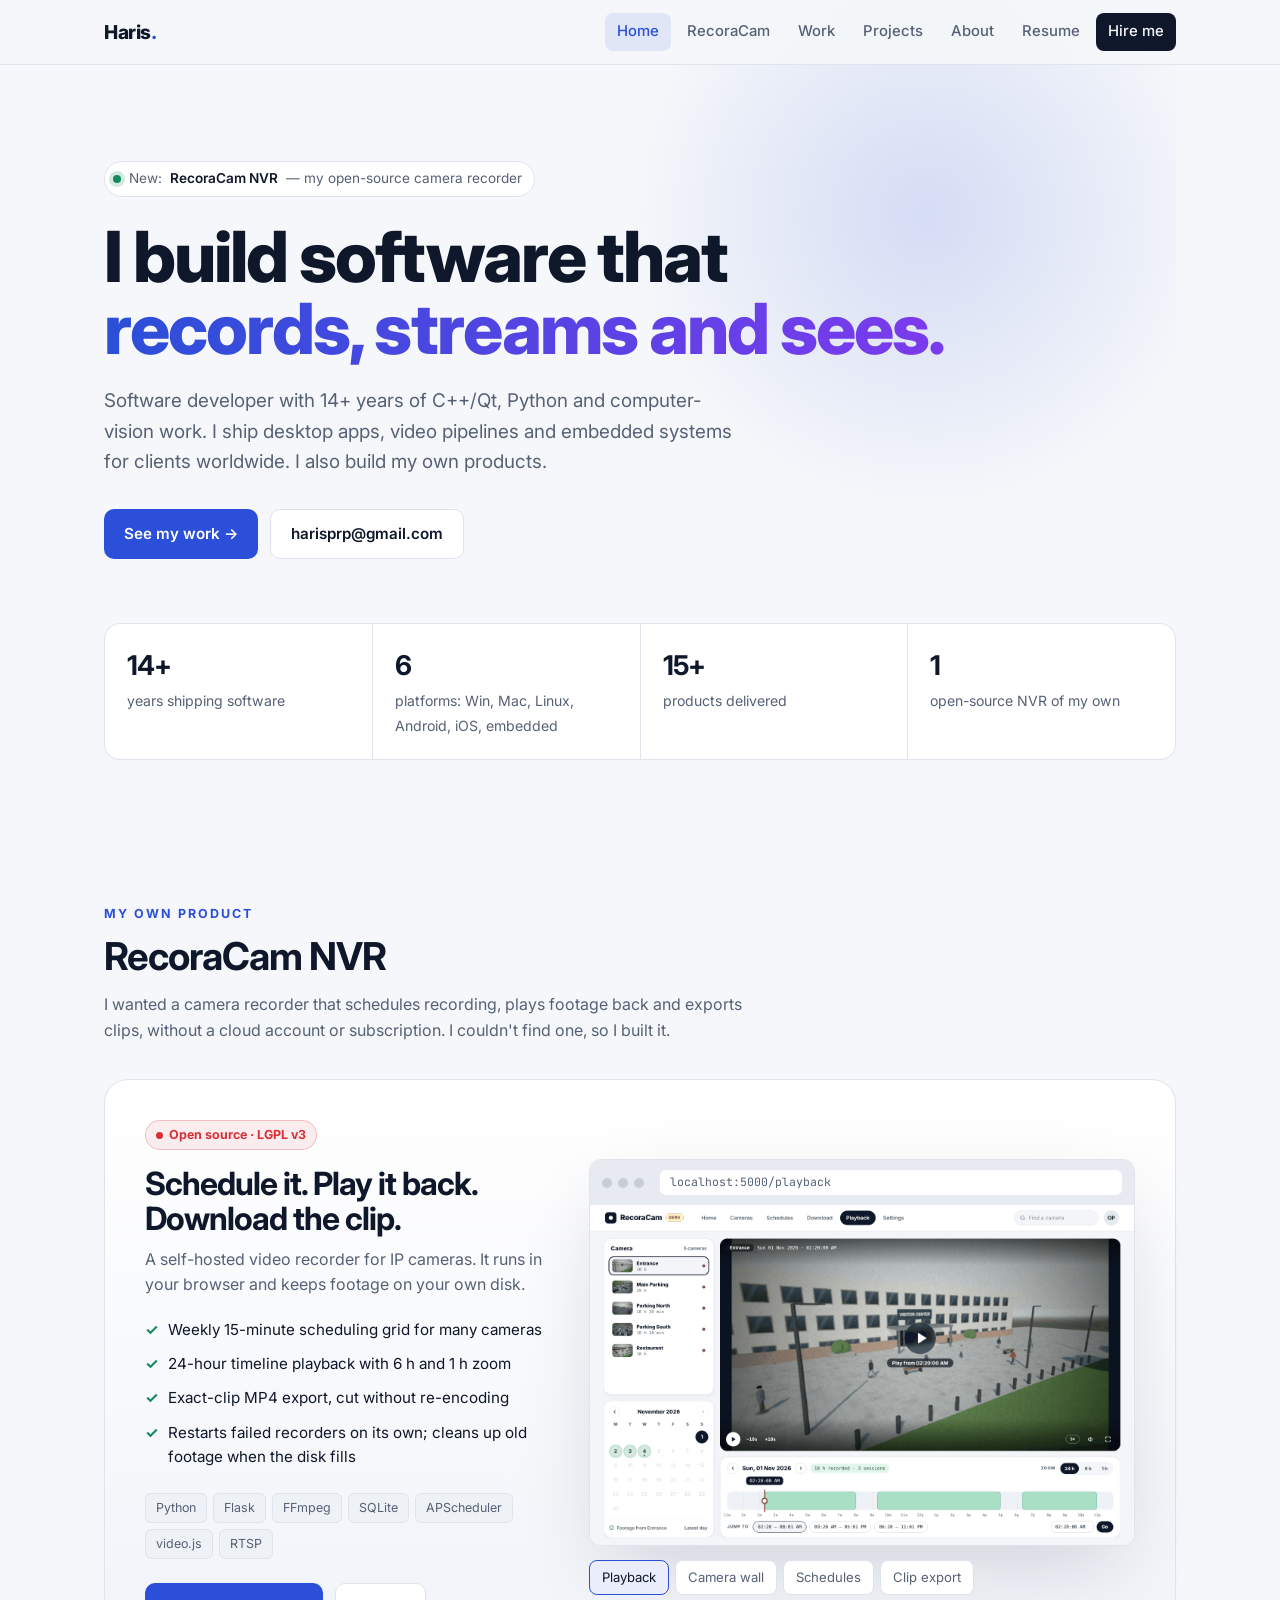
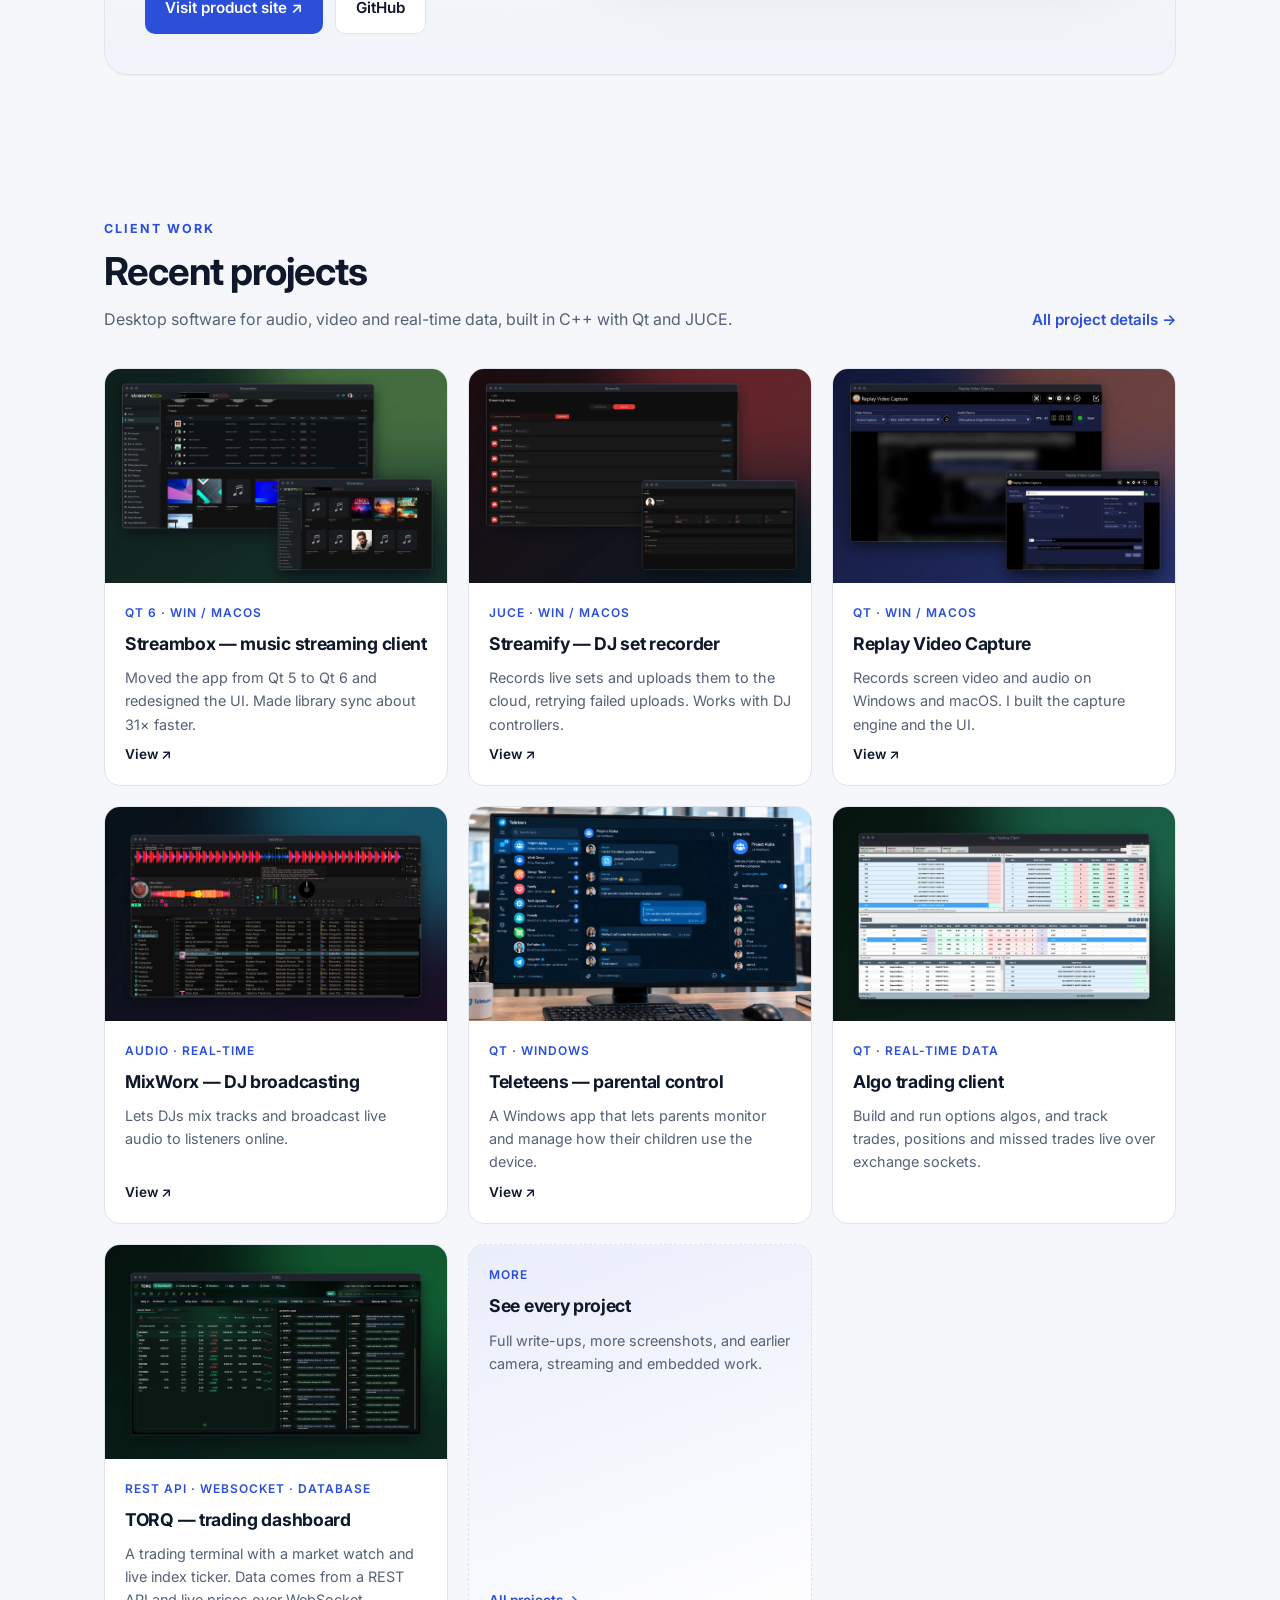
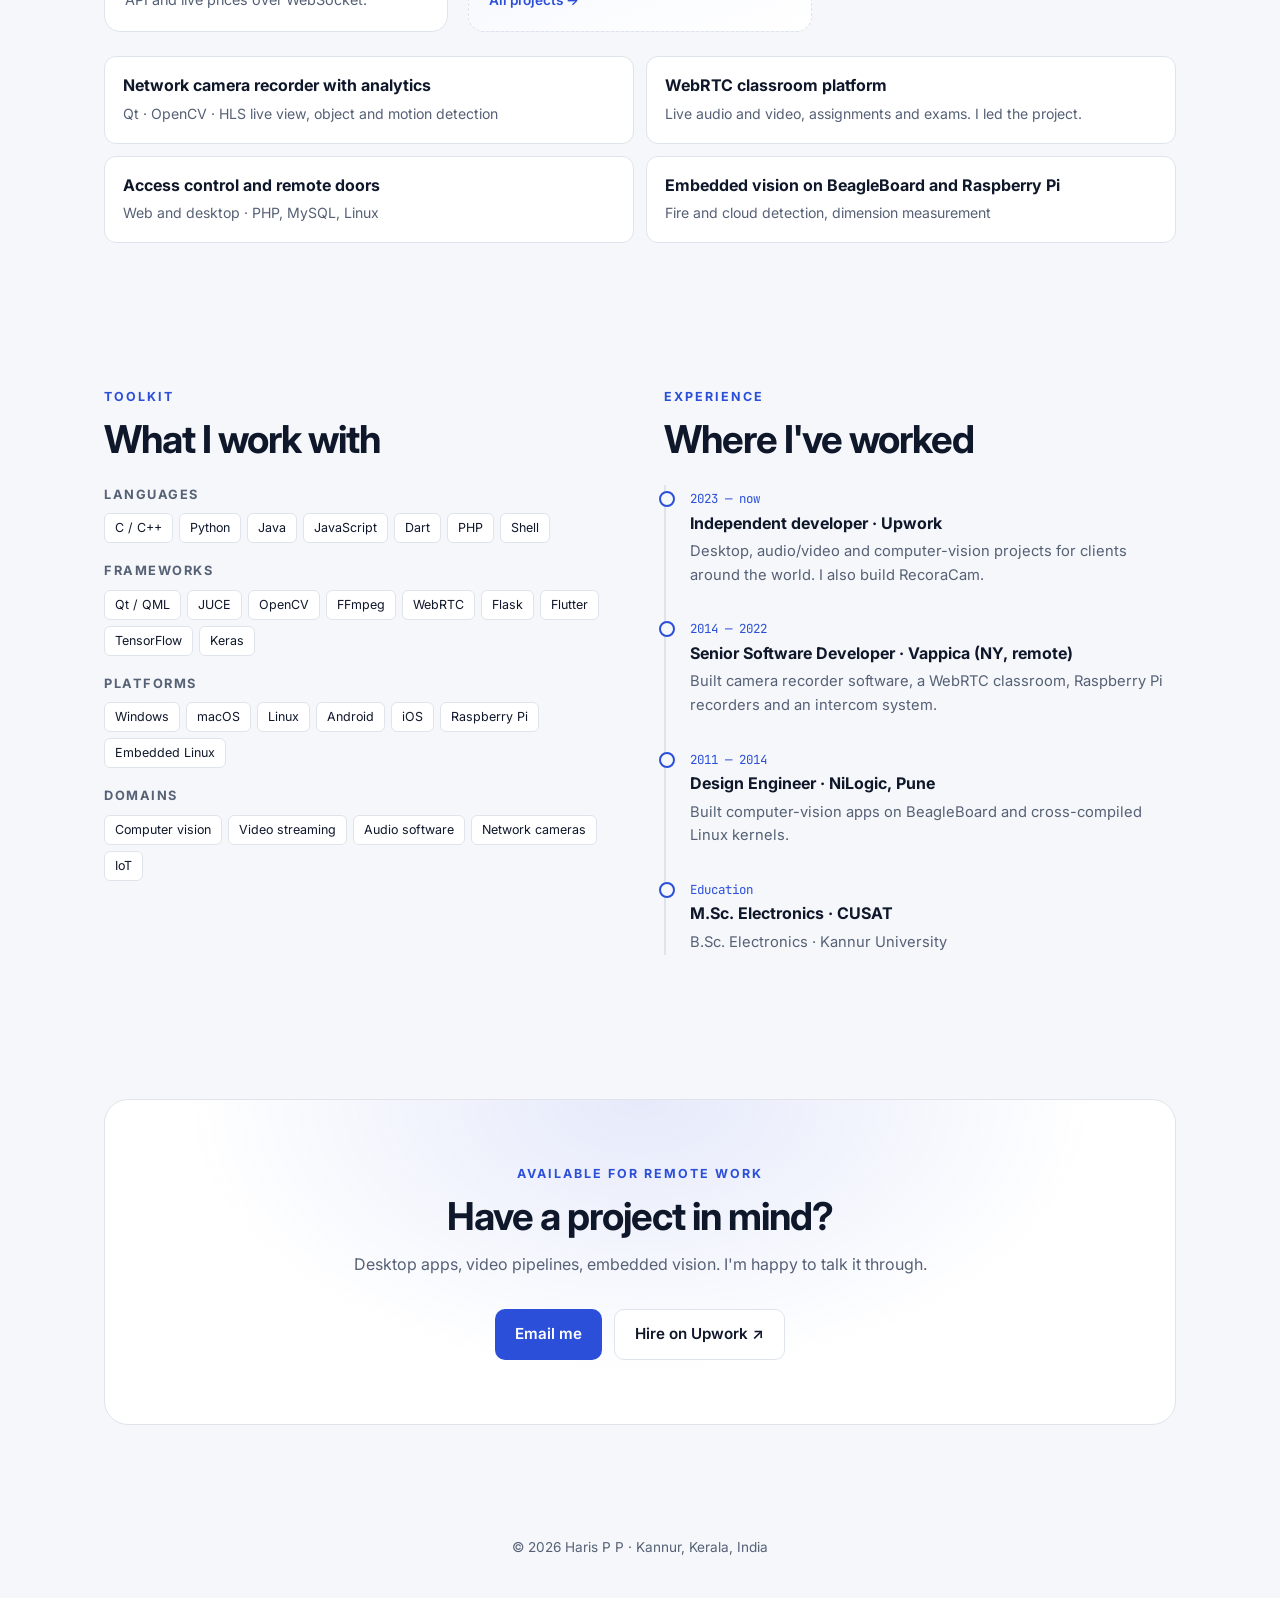
==== commit 224045e4: "Use the same nav menu on home and projects pages Co-Authored-By: Claude Opus 5.5 <noreply@anthropic." ====
--- a/index.html
+++ b/index.html
@@ -29,6 +29,7 @@
   <header><div class="wrap"><nav>
     <a href="index.html" class="brand">Haris<span>.</span></a>
     <div class="links">
+      <a href="index.html" class="active opt">Home</a>
       <a href="#recoracam" class="opt">RecoraCam</a>
       <a href="#work" class="opt">Work</a>
       <a href="projects.html">Projects</a>
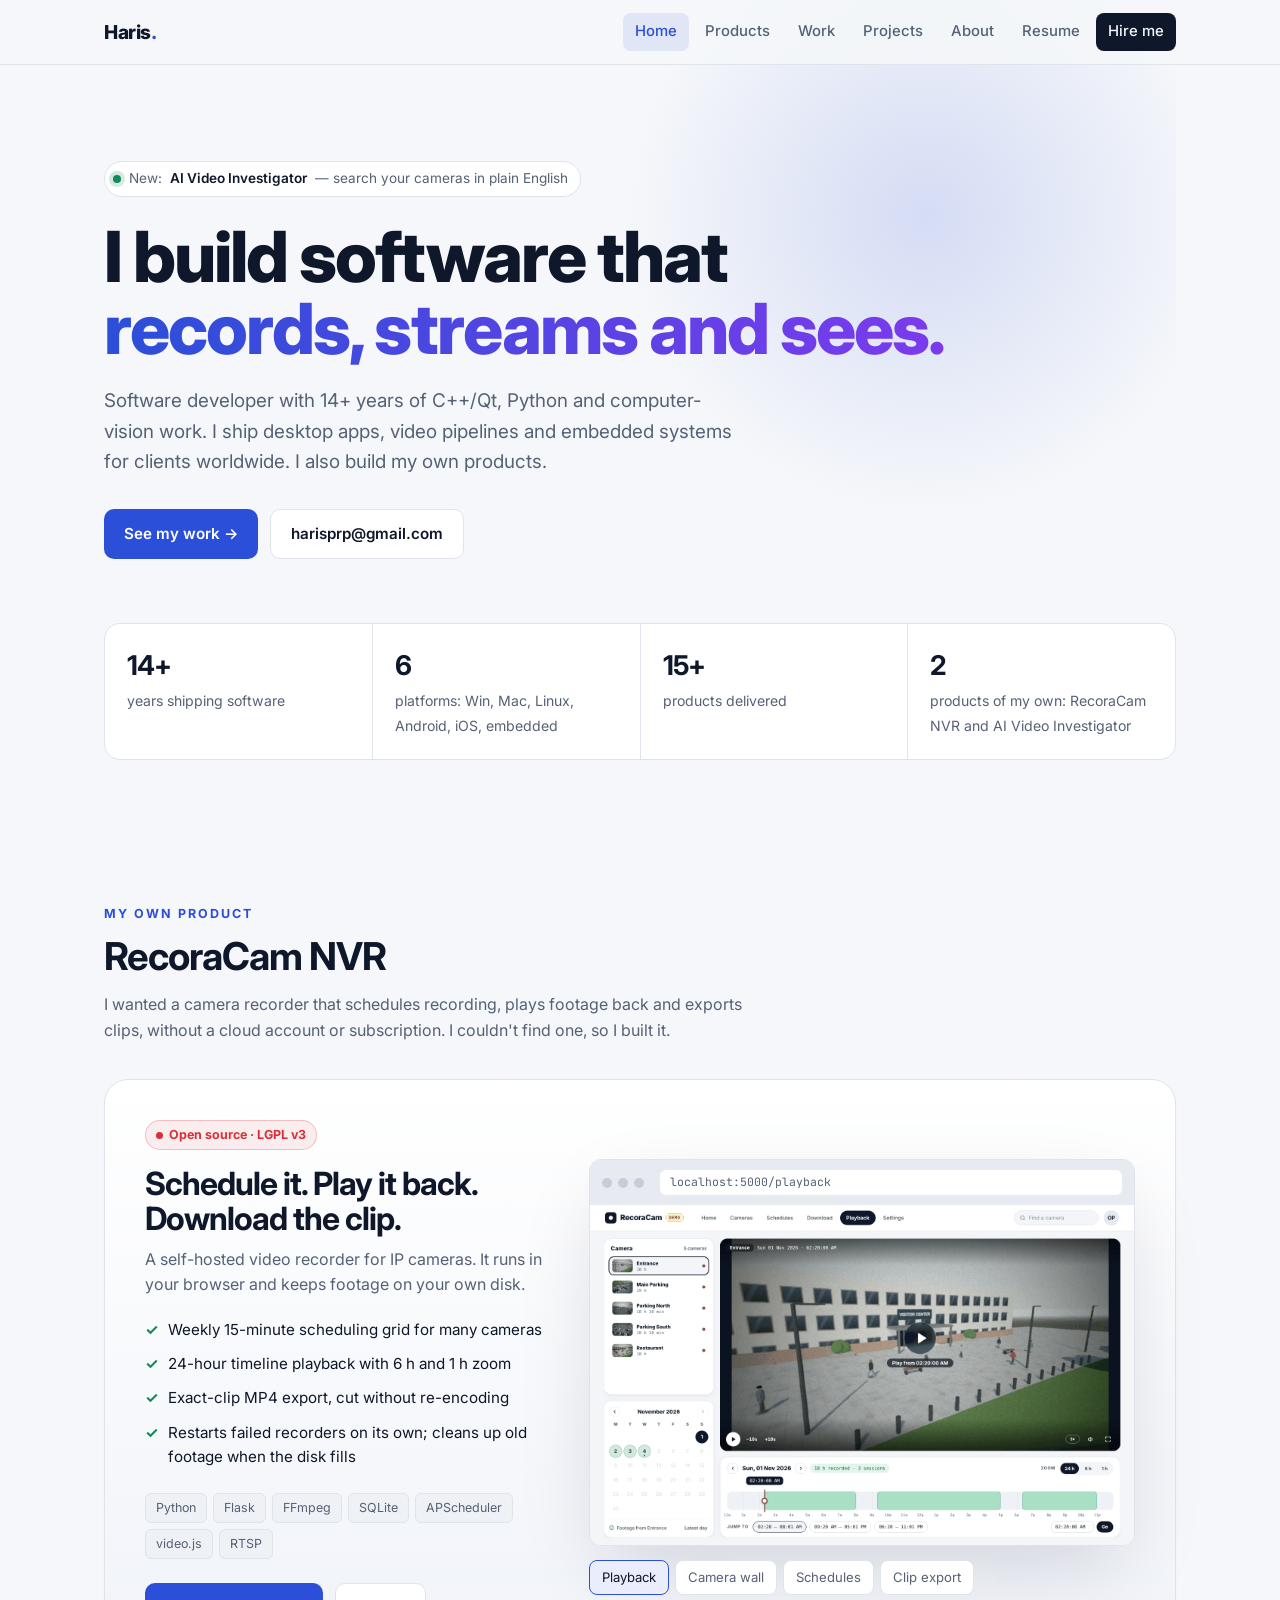
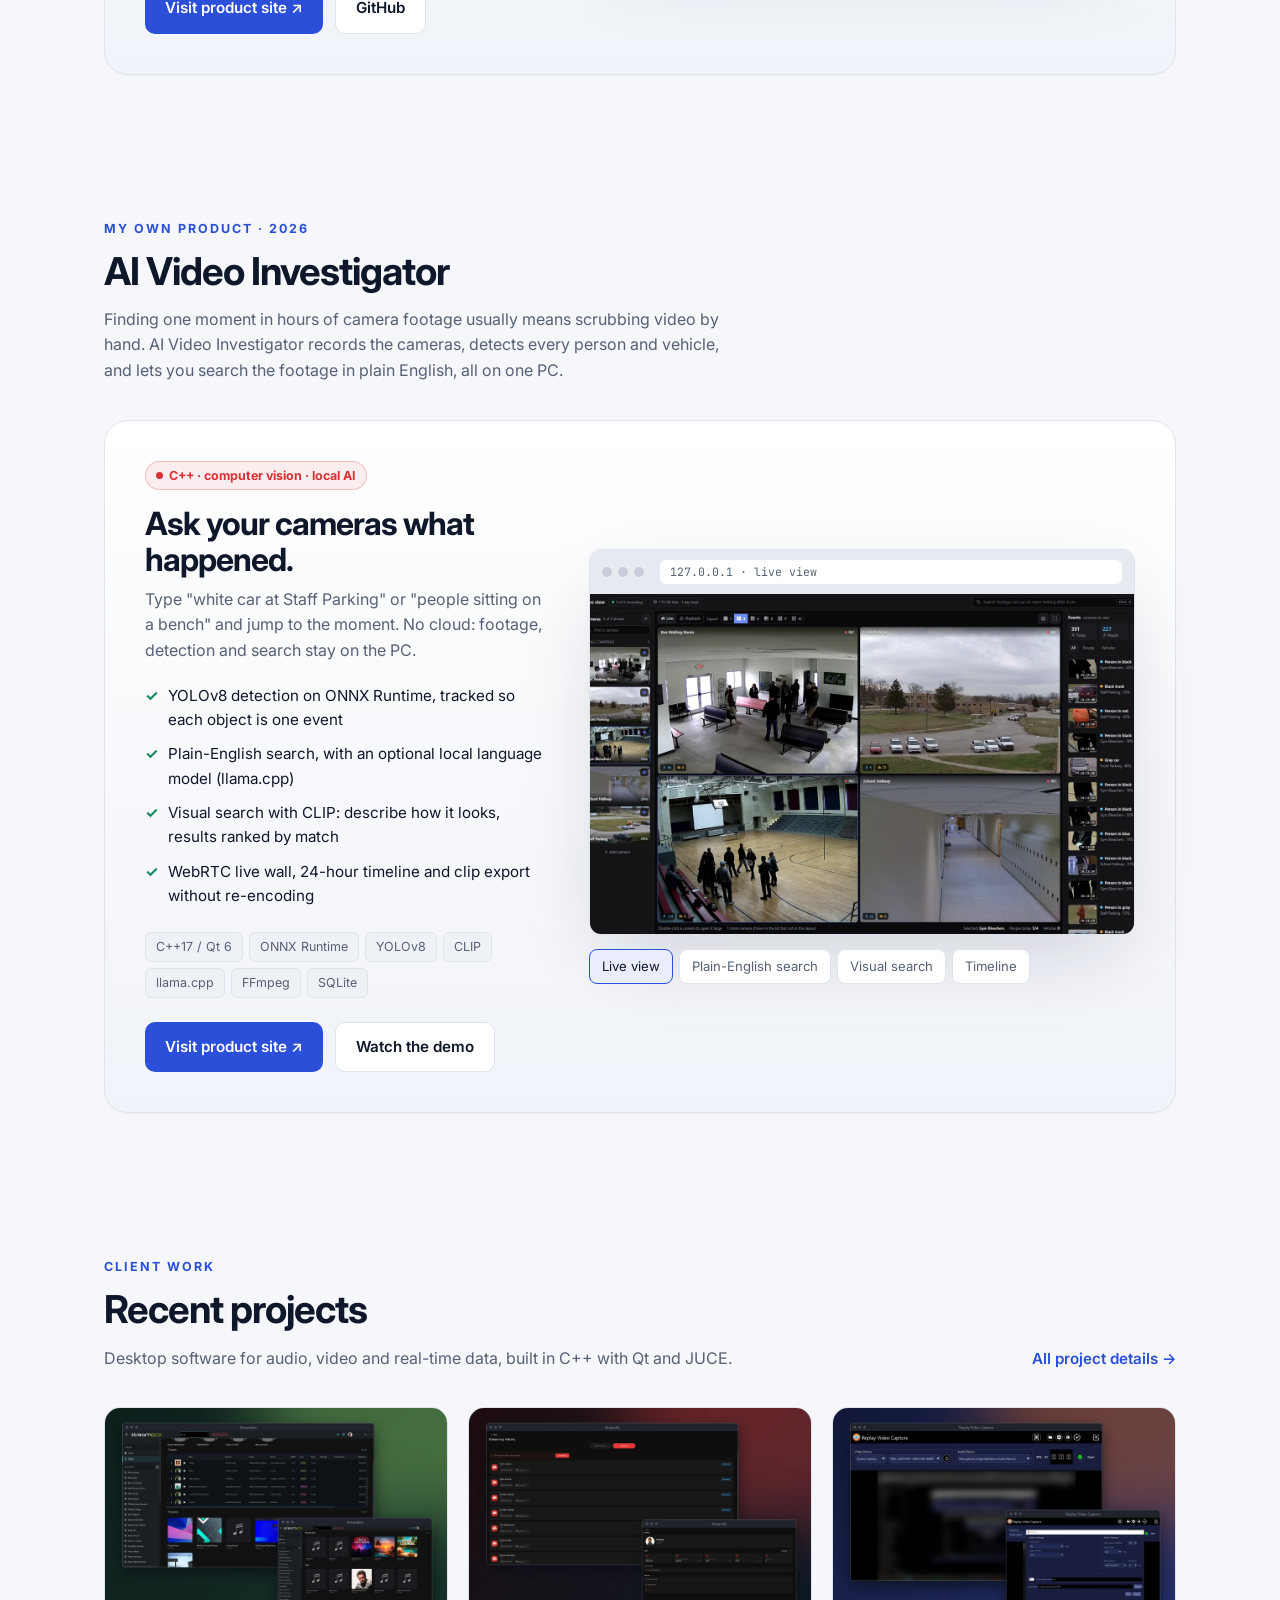
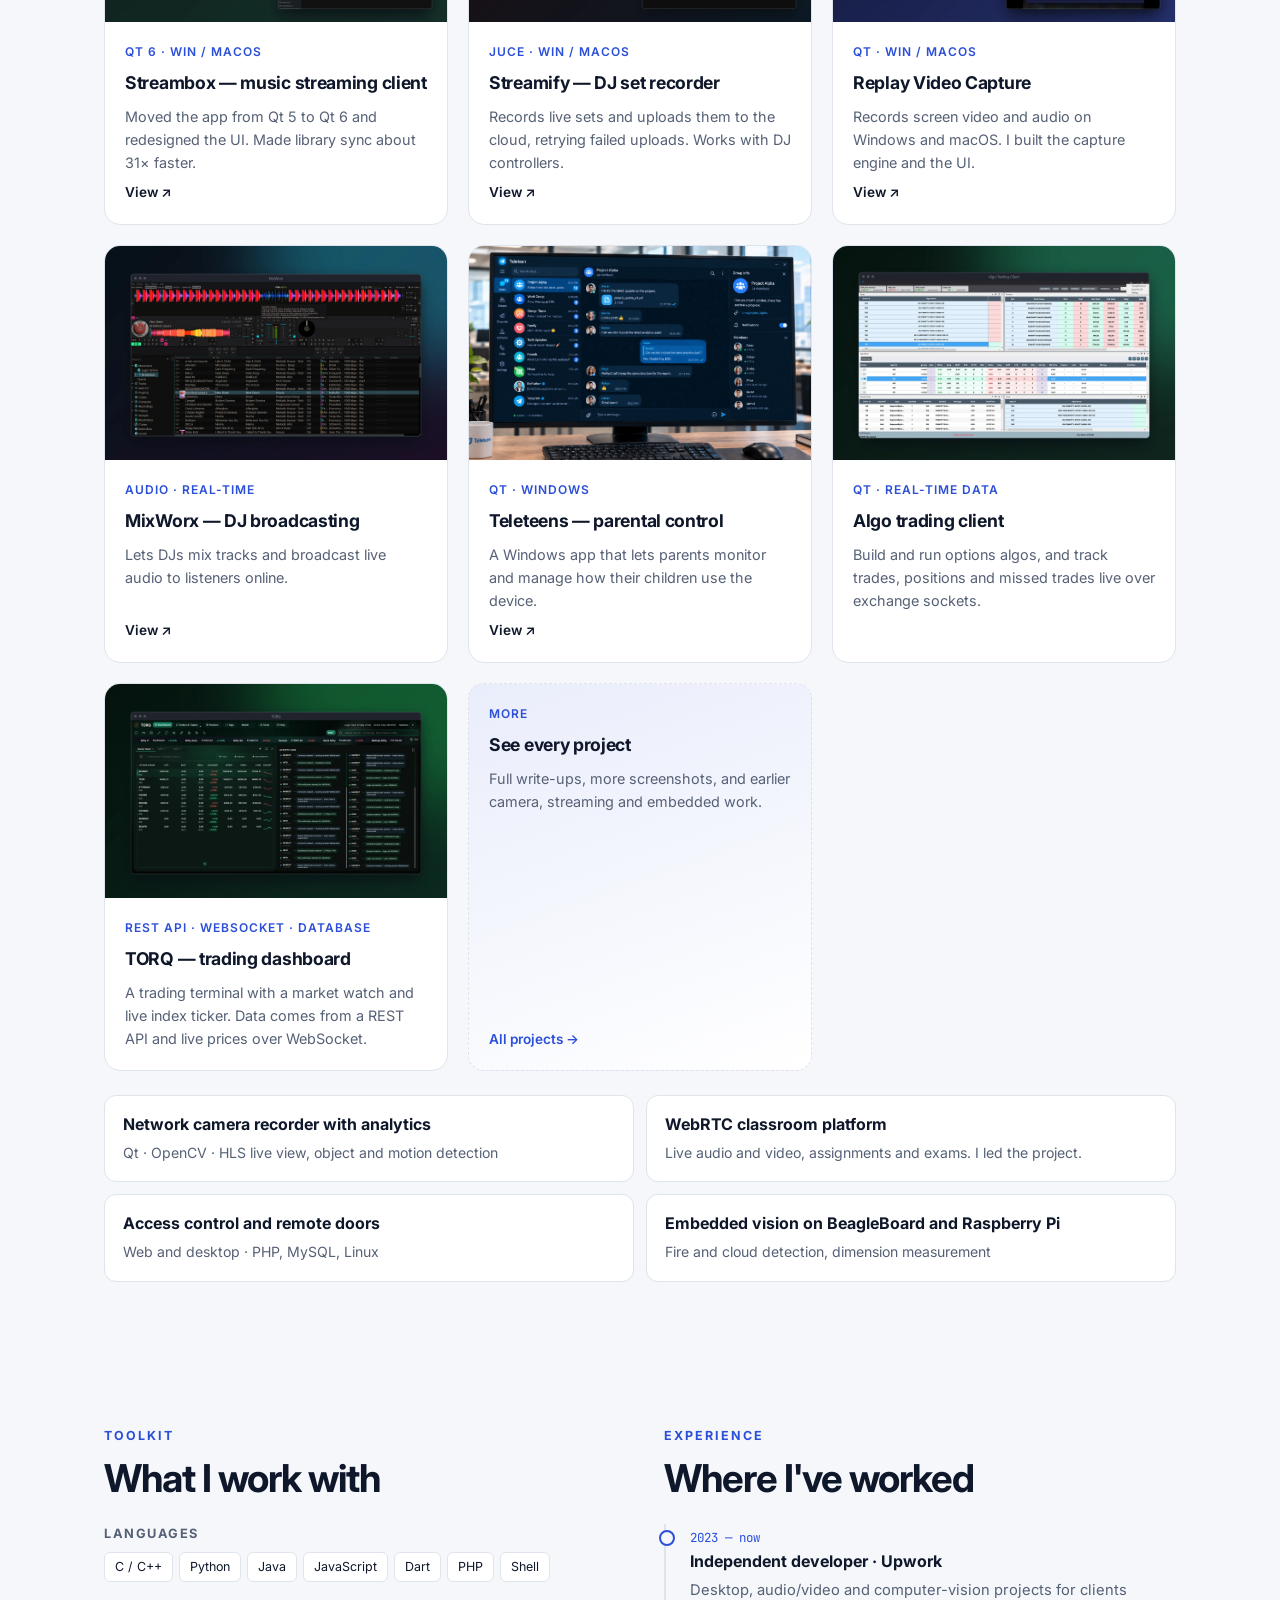
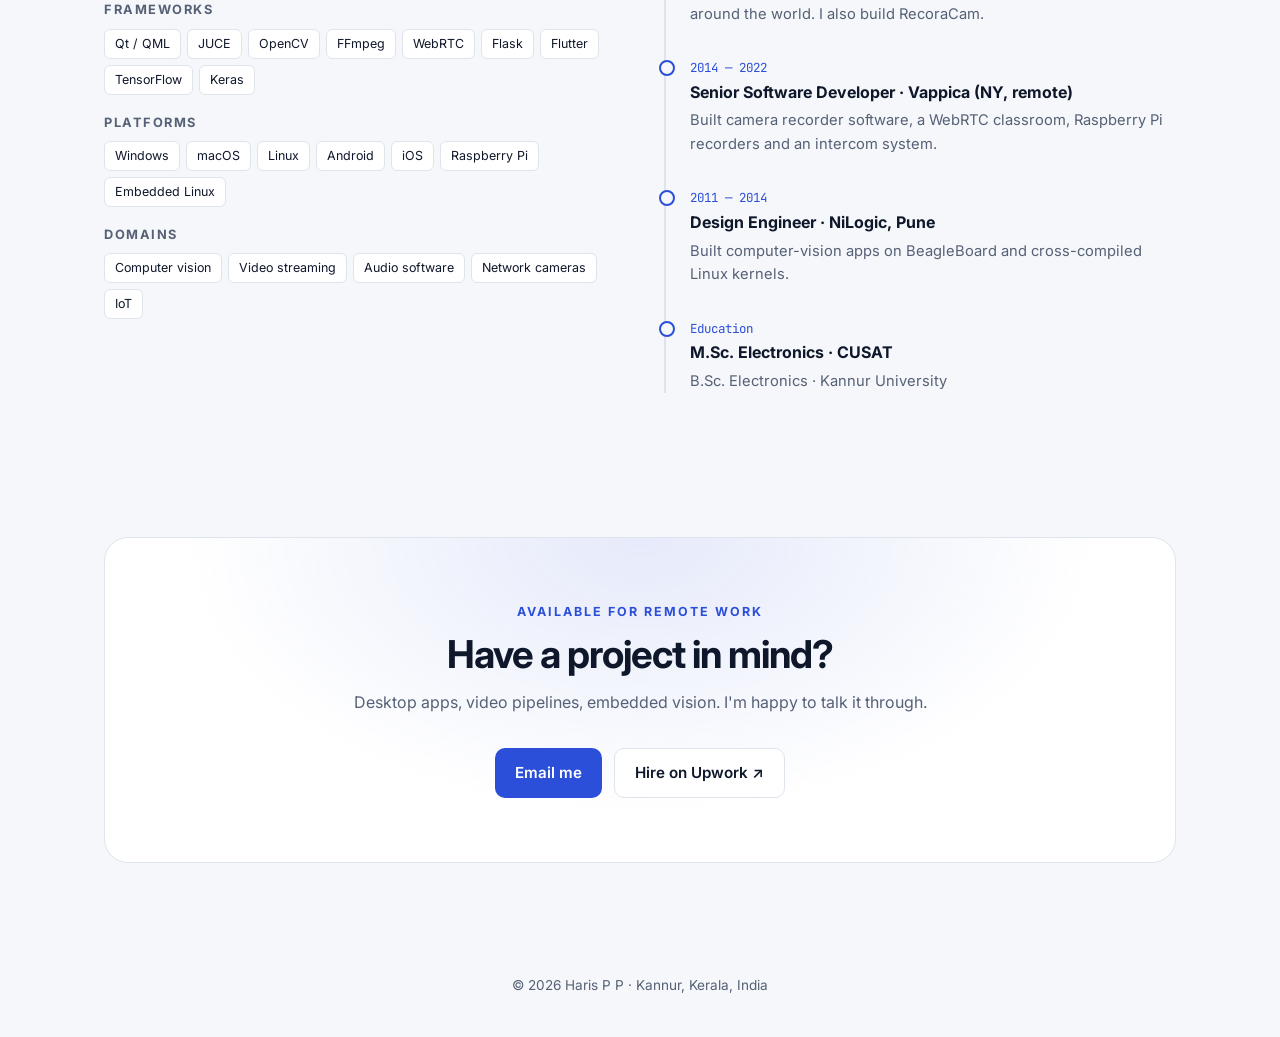
==== commit cb172707: "Feature AI Video Investigator on the home page - Product spotlight with screenshot tabs under Recora" ====
--- a/index.html
+++ b/index.html
@@ -30,7 +30,7 @@
     <a href="index.html" class="brand">Haris<span>.</span></a>
     <div class="links">
       <a href="index.html" class="active opt">Home</a>
-      <a href="#recoracam" class="opt">RecoraCam</a>
+      <a href="#recoracam" class="opt">Products</a>
       <a href="#work" class="opt">Work</a>
       <a href="projects.html">Projects</a>
       <a href="#about" class="opt">About</a>
@@ -42,7 +42,7 @@
   <main class="wrap">
     <!-- HERO -->
     <div class="hero">
-      <div class="pill"><span class="dot"></span>New: <a href="#recoracam">RecoraCam NVR</a><span class="pill-x"> — my open-source camera recorder</span></div>
+      <div class="pill"><span class="dot"></span>New: <a href="#aivideoinvestigator">AI Video Investigator</a><span class="pill-x"> — search your cameras in plain English</span></div>
       <h1>I build software that <em>records, streams and sees.</em></h1>
       <p class="lead">Software developer with 14+ years of C++/Qt, Python and computer-vision work.
         I ship desktop apps, video pipelines and embedded systems for clients worldwide. I also build my own products.</p>
@@ -54,7 +54,7 @@
         <div><b>14+</b><span>years shipping software</span></div>
         <div><b>6</b><span>platforms: Win, Mac, Linux, Android, iOS, embedded</span></div>
         <div><b>15+</b><span>products delivered</span></div>
-        <div><b>1</b><span>open-source NVR of my own</span></div>
+        <div><b>2</b><span>products of my own: RecoraCam NVR and AI Video Investigator</span></div>
       </div>
     </div>
 
@@ -91,6 +91,44 @@
             <button type="button" data-s="home" data-alt="RecoraCam camera wall with status and system stats">Camera wall</button>
             <button type="button" data-s="schedules" data-alt="RecoraCam weekly scheduling grid">Schedules</button>
             <button type="button" data-s="download" data-alt="RecoraCam clip export with in and out trim timeline">Clip export</button>
+          </div>
+        </div>
+      </div>
+    </section>
+
+    <!-- AI VIDEO INVESTIGATOR SPOTLIGHT -->
+    <section id="aivideoinvestigator">
+      <div class="kicker">My own product · 2026</div>
+      <h2>AI Video Investigator</h2>
+      <p class="sub">Finding one moment in hours of camera footage usually means scrubbing video by hand. AI Video Investigator records the cameras, detects every person and vehicle, and lets you search the footage in plain English, all on one PC.</p>
+
+      <div class="spot">
+        <div>
+          <span class="tag">C++ · computer vision · local AI</span>
+          <h3>Ask your cameras what happened.</h3>
+          <p>Type "white car at Staff Parking" or "people sitting on a bench" and jump to the moment. No cloud: footage, detection and search stay on the PC.</p>
+          <ul class="feat">
+            <li>YOLOv8 detection on ONNX Runtime, tracked so each object is one event</li>
+            <li>Plain-English search, with an optional local language model (llama.cpp)</li>
+            <li>Visual search with CLIP: describe how it looks, results ranked by match</li>
+            <li>WebRTC live wall, 24-hour timeline and clip export without re-encoding</li>
+          </ul>
+          <div class="chips"><span>C++17 / Qt 6</span><span>ONNX Runtime</span><span>YOLOv8</span><span>CLIP</span><span>llama.cpp</span><span>FFmpeg</span><span>SQLite</span></div>
+          <div class="cta" style="margin-top:0">
+            <a class="btn btn-p" href="https://haris-pp.github.io/aivideoinvestigator-website/" target="_blank" rel="noopener">Visit product site ↗</a>
+            <a class="btn btn-g" href="https://haris-pp.github.io/aivideoinvestigator-website/#demo" target="_blank" rel="noopener">Watch the demo</a>
+          </div>
+        </div>
+        <div>
+          <div class="browser">
+            <div class="bar"><i></i><i></i><i></i><span class="url mono" id="aivi-url">127.0.0.1 · live view</span></div>
+            <img id="aivi-shot" src="assets/aivideoinvestigator/live.webp" alt="AI Video Investigator live view: a four-camera wall with a camera list and today's detections" width="1440" height="810" loading="lazy" />
+          </div>
+          <div class="tabs" id="aivi-tabs">
+            <button type="button" class="on" data-src="live" data-url="live view" data-alt="AI Video Investigator live view: a four-camera wall with a camera list and today's detections">Live view</button>
+            <button type="button" data-src="search" data-url="search" data-alt="Search results for white car at Staff Parking">Plain-English search</button>
+            <button type="button" data-src="visual" data-url="visual search" data-alt="Visual search results for people sitting on a bench">Visual search</button>
+            <button type="button" data-src="playback" data-url="playback" data-alt="Playback with a 24-hour timeline of people, vehicles and motion">Timeline</button>
           </div>
         </div>
       </div>
@@ -198,6 +236,14 @@
       img.alt = b.dataset.alt;
       document.getElementById('shot-url').textContent = 'localhost:5000/' + b.dataset.s;
     });
+    document.getElementById('aivi-tabs').addEventListener('click', function (e) {
+      var b = e.target.closest('button'); if (!b) return;
+      this.querySelectorAll('button').forEach(function (x) { x.classList.toggle('on', x === b); });
+      var img = document.getElementById('aivi-shot');
+      img.src = 'assets/aivideoinvestigator/' + b.dataset.src + '.webp';
+      img.alt = b.dataset.alt;
+      document.getElementById('aivi-url').textContent = '127.0.0.1 · ' + b.dataset.url;
+    });
   </script>
 </body>
 </html>
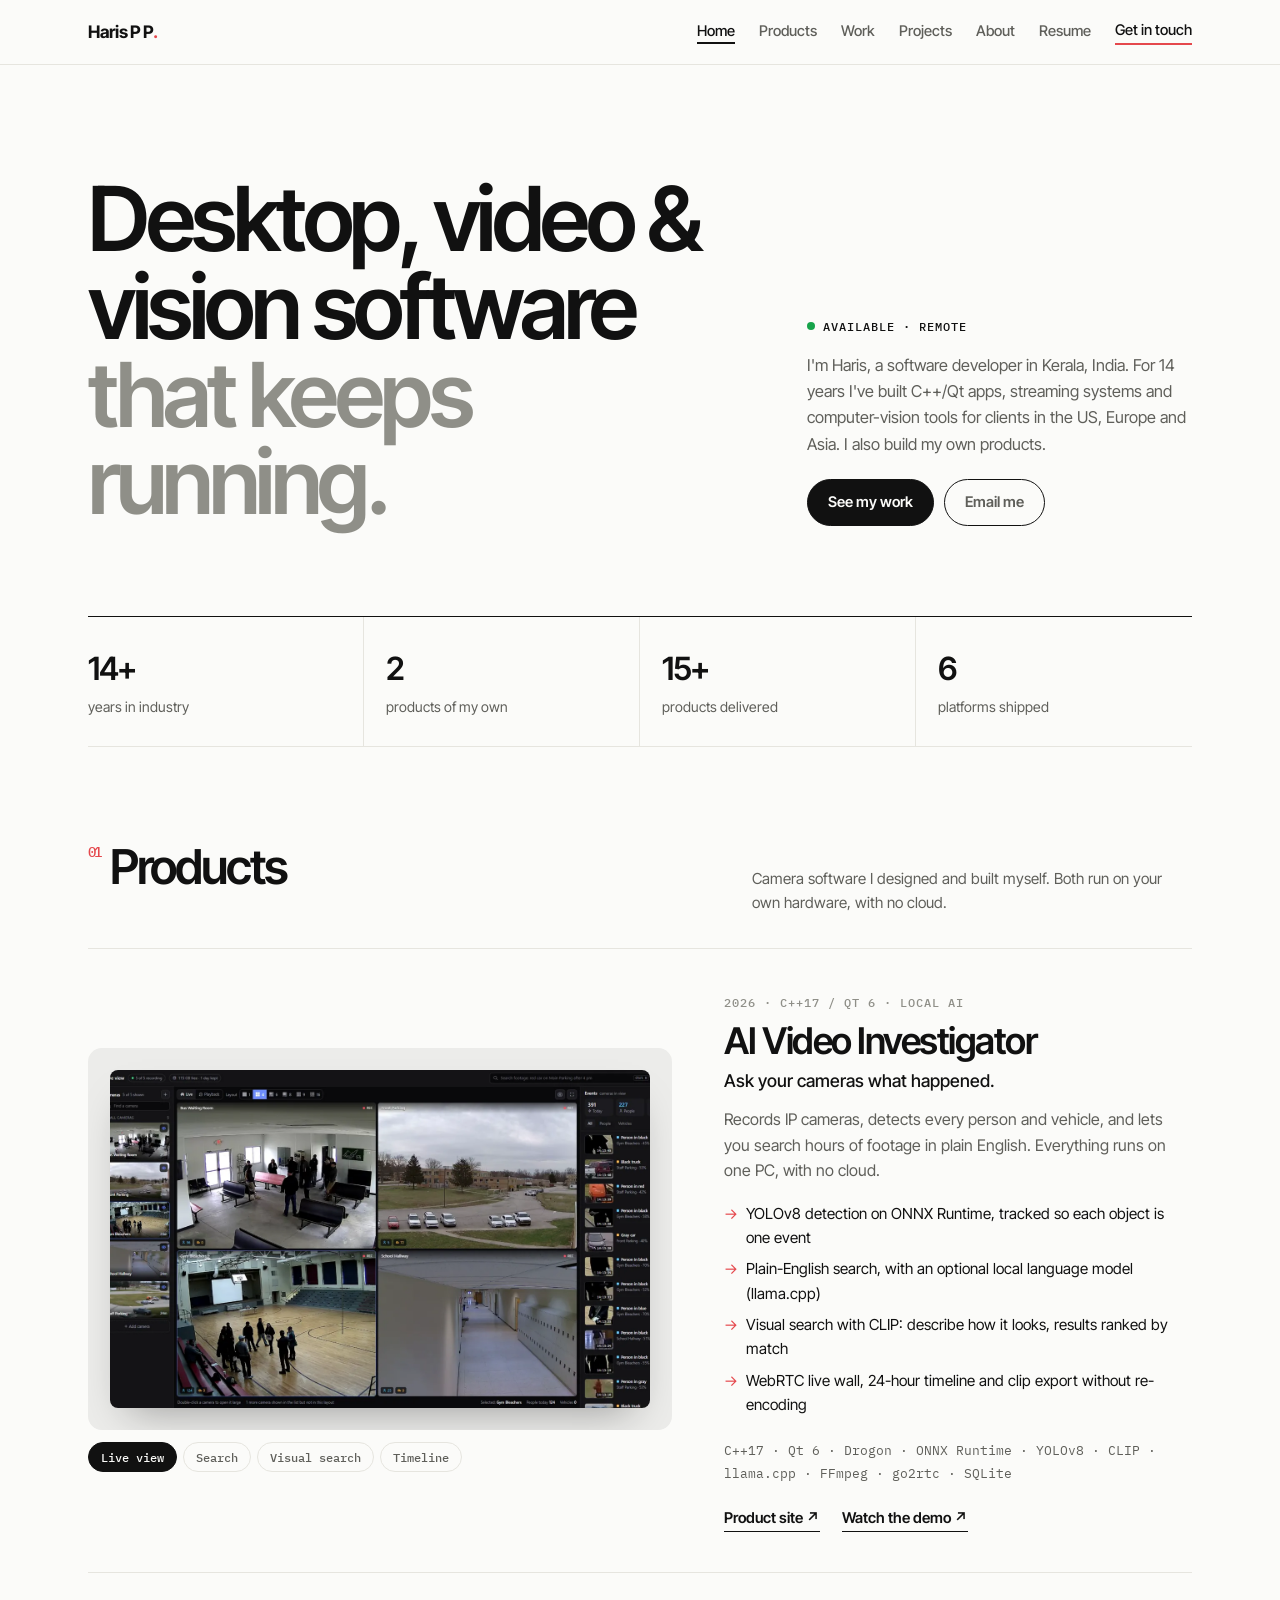
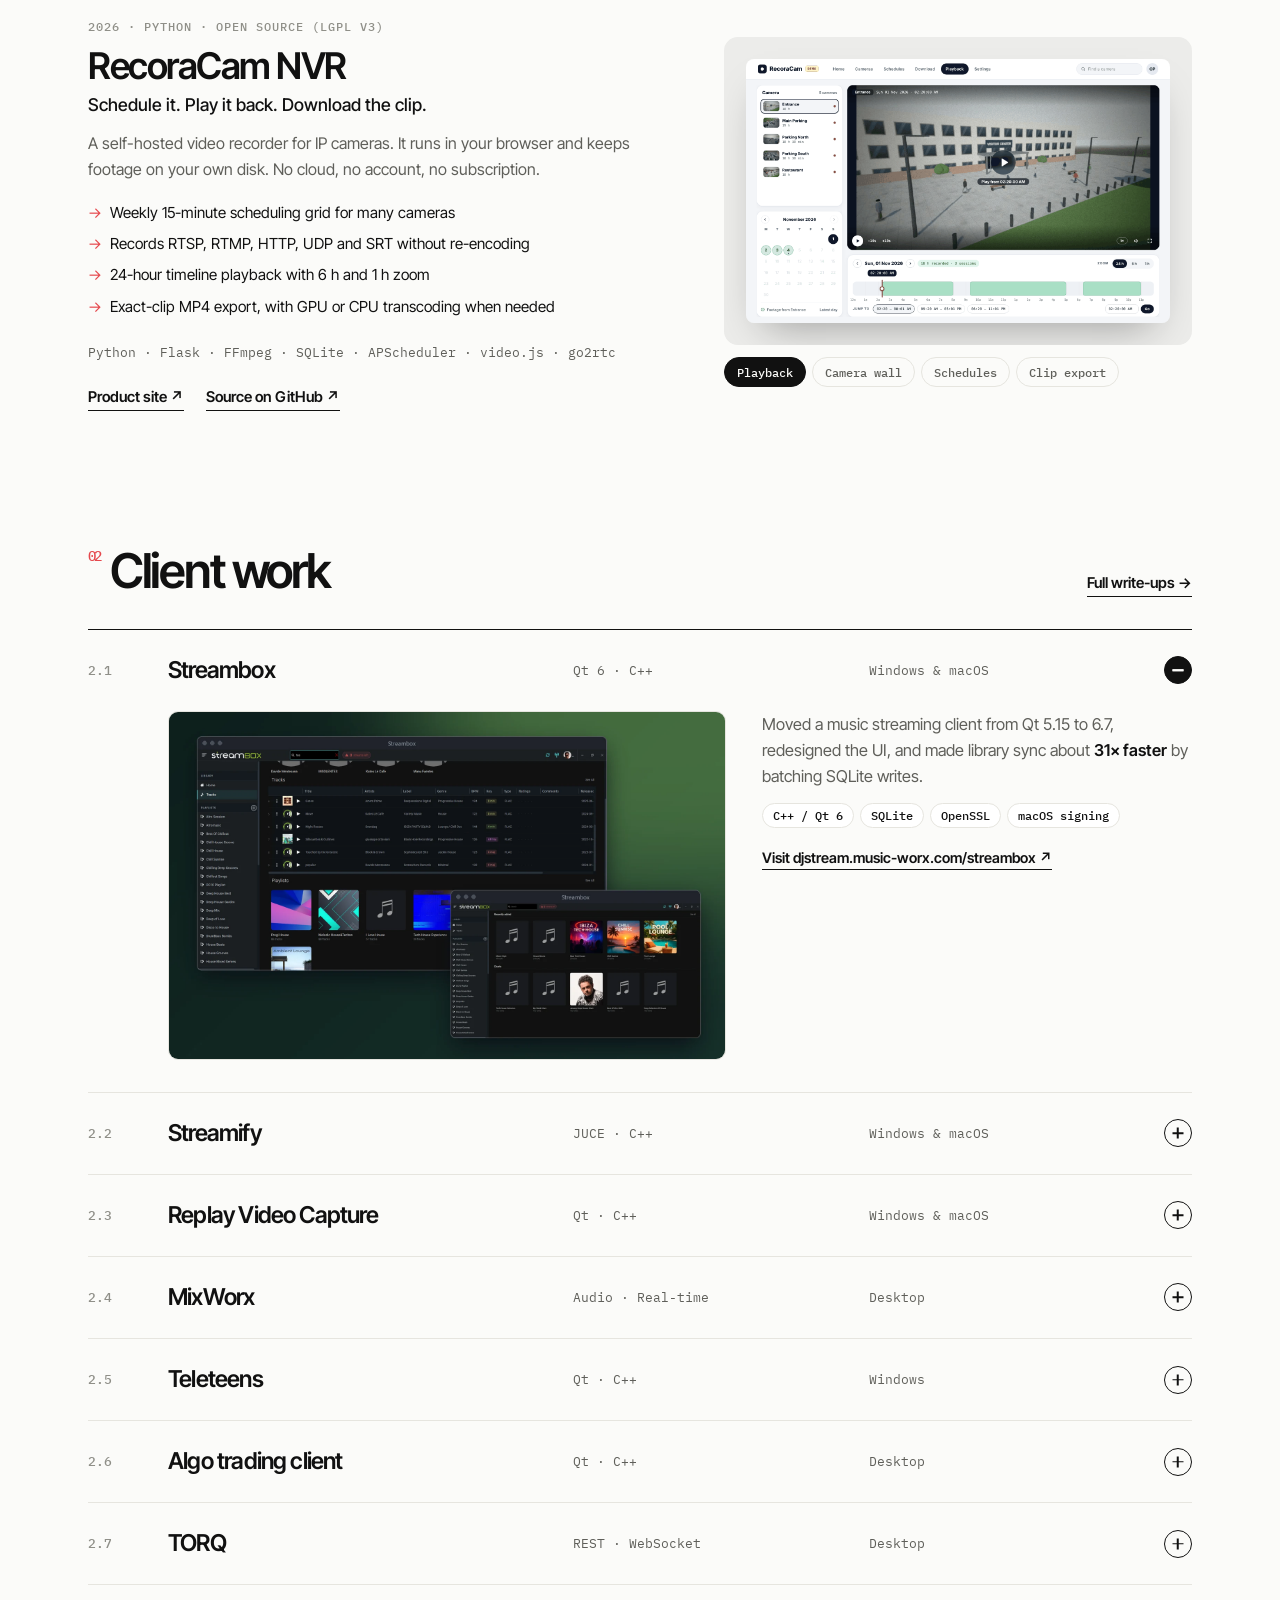
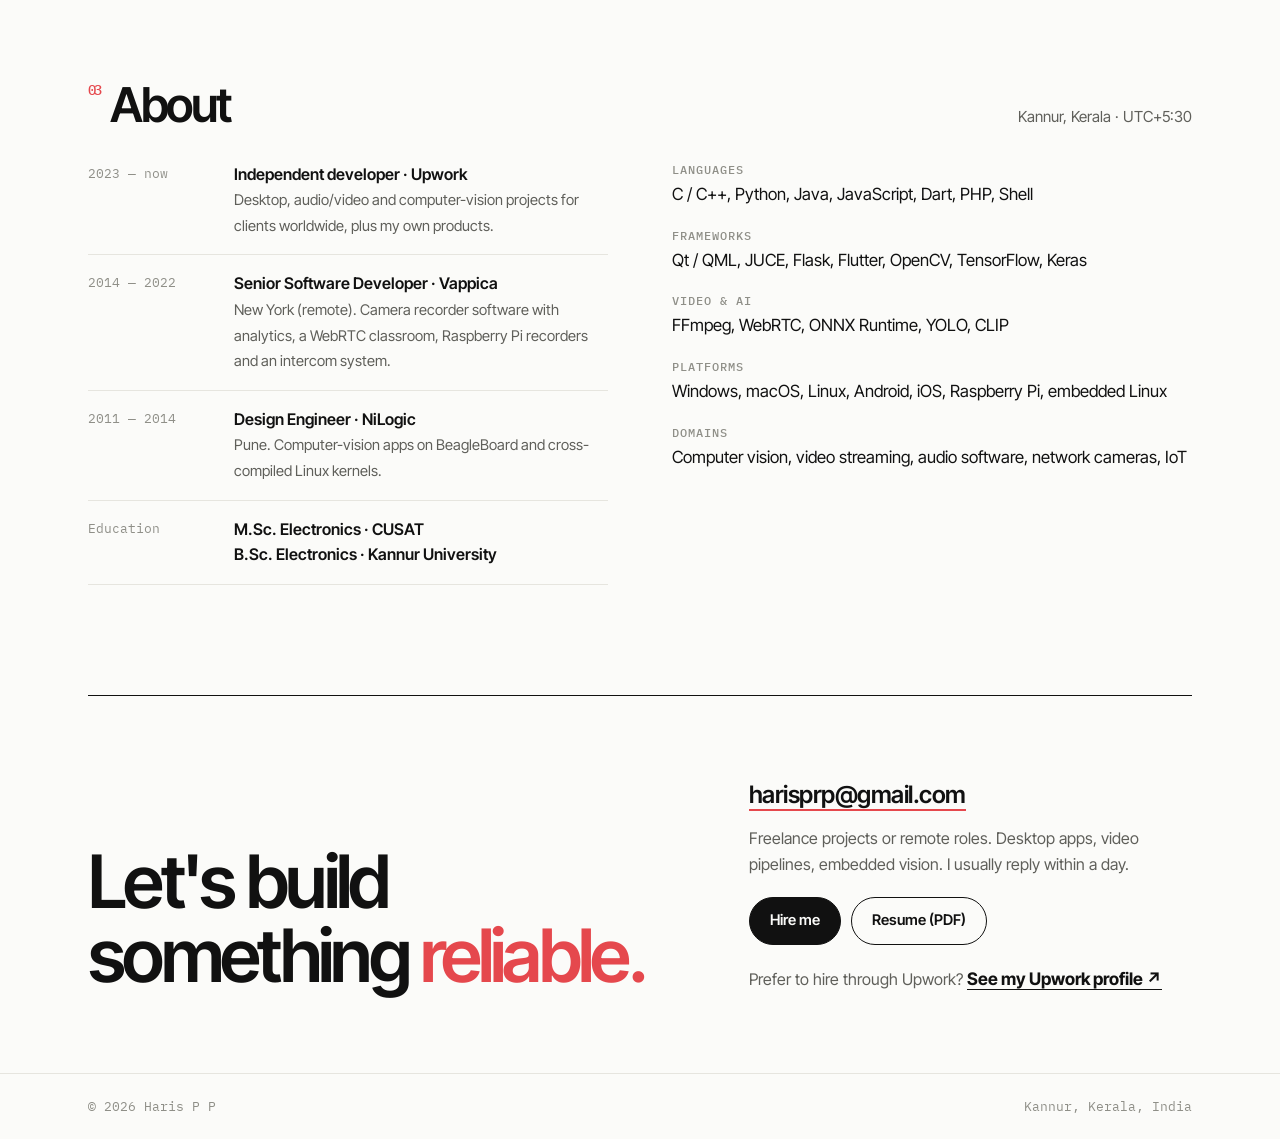
==== commit 1dc7de1b: "Redesign site in the Paper style - New minimal light design with Inter Tight and IBM Plex Mono - Cli" ====
--- a/index.html
+++ b/index.html
@@ -4,16 +4,16 @@
   <meta charset="UTF-8" />
   <meta name="viewport" content="width=device-width, initial-scale=1.0" />
   <title>Haris P P — Software Developer</title>
-  <meta name="description" content="Haris P P — software developer with 14+ years of C++/Qt, Python and computer-vision work. Desktop apps, video pipelines, embedded systems, and RecoraCam NVR, an open-source camera recorder." />
+  <meta name="description" content="Haris P P: software developer with 14+ years of C++/Qt, Python and computer-vision work. Desktop apps, video pipelines, and my own camera products, AI Video Investigator and RecoraCam NVR." />
   <meta property="og:title" content="Haris P P — Software Developer" />
-  <meta property="og:description" content="Desktop, video and computer-vision software. Creator of RecoraCam NVR." />
-  <meta property="og:image" content="https://haris-pp.github.io/assets/recoracam/playback.png" />
+  <meta property="og:description" content="Desktop, video and computer-vision software. Creator of AI Video Investigator and RecoraCam NVR." />
+  <meta property="og:image" content="https://haris-pp.github.io/assets/aivideoinvestigator/live.webp" />
   <meta property="og:url" content="https://haris-pp.github.io/" />
-  <meta name="theme-color" content="#f5f7fa" />
+  <meta name="theme-color" content="#fbfbf9" />
   <link rel="preconnect" href="https://fonts.googleapis.com" />
   <link rel="preconnect" href="https://fonts.gstatic.com" crossorigin />
-  <link href="https://fonts.googleapis.com/css2?family=Inter:wght@400;500;600;700;800&family=JetBrains+Mono:wght@400;500&display=swap" rel="stylesheet" />
-  <link rel="stylesheet" href="styles.css?v=4" />
+  <link href="https://fonts.googleapis.com/css2?family=Inter+Tight:wght@400;500;600;700&family=IBM+Plex+Mono:wght@400;500&display=swap" rel="stylesheet" />
+  <link rel="stylesheet" href="styles.css?v=7" />
 <!-- Google tag (gtag.js) -->
 <script async src="https://www.googletagmanager.com/gtag/js?id=G-309J85LGWX"></script>
 <script>
@@ -27,222 +27,124 @@
 
 <body>
   <header><div class="wrap"><nav>
-    <a href="index.html" class="brand">Haris<span>.</span></a>
+    <a class="logo" href="index.html">Haris P P<span>.</span></a>
     <div class="links">
-      <a href="index.html" class="active opt">Home</a>
-      <a href="#recoracam" class="opt">Products</a>
+      <a href="index.html" class="opt active">Home</a>
+      <a href="#products" class="opt">Products</a>
       <a href="#work" class="opt">Work</a>
       <a href="projects.html">Projects</a>
       <a href="#about" class="opt">About</a>
-      <a href="Haris-Resume.pdf" target="_blank" rel="noopener">Resume</a>
-      <a href="#contact" class="hire">Hire me</a>
+      <a href="Haris-Resume.pdf" class="opt2" target="_blank" rel="noopener">Resume</a>
+      <a href="#contact" class="cta">Get in touch</a>
     </div>
   </nav></div></header>
 
   <main class="wrap">
-    <!-- HERO -->
     <div class="hero">
-      <div class="pill"><span class="dot"></span>New: <a href="#aivideoinvestigator">AI Video Investigator</a><span class="pill-x"> — search your cameras in plain English</span></div>
-      <h1>I build software that <em>records, streams and sees.</em></h1>
-      <p class="lead">Software developer with 14+ years of C++/Qt, Python and computer-vision work.
-        I ship desktop apps, video pipelines and embedded systems for clients worldwide. I also build my own products.</p>
-      <div class="cta">
-        <a class="btn btn-p" href="#work">See my work →</a>
-        <a class="btn btn-g" href="mailto:harisprp@gmail.com">harisprp@gmail.com</a>
+      <h1>Desktop, video &amp; vision software <span>that keeps running.</span></h1>
+      <aside>
+        <div class="status">Available · Remote</div>
+        <p>I'm Haris, a software developer in Kerala, India. For 14 years I've built C++/Qt apps, streaming systems and computer-vision tools for clients in the US, Europe and Asia. I also build my own products.</p>
+        <div class="btns"><a class="btn dark" href="#products">See my work</a><a class="btn" href="mailto:harisprp@gmail.com">Email me</a></div>
+      </aside>
+    </div>
+    <div class="facts"><div><b>14+</b><span>years in industry</span></div><div><b>2</b><span>products of my own</span></div><div><b>15+</b><span>products delivered</span></div><div><b>6</b><span>platforms shipped</span></div></div>
+
+    <div class="sh" id="products"><h2><span class="n">01</span>Products</h2><p>Camera software I designed and built myself. Both run on your own hardware, with no cloud.</p></div>
+    <article class="product" id="aivideoinvestigator">
+      <div class="viewer" data-switch><div class="pic"><img class="js-main" src="assets/aivideoinvestigator/live.webp" alt="Live view: a four-camera wall with a camera list and today&#x27;s detections" /></div><div class="tabs"><button type="button" class="on" data-src="assets/aivideoinvestigator/live.webp" data-alt="Live view: a four-camera wall with a camera list and today&#x27;s detections">Live view</button><button type="button" data-src="assets/aivideoinvestigator/search.webp" data-alt="Search results for white car at Staff Parking">Search</button><button type="button" data-src="assets/aivideoinvestigator/visual.webp" data-alt="Visual search results for people sitting on a bench">Visual search</button><button type="button" data-src="assets/aivideoinvestigator/playback.webp" data-alt="Playback with a 24-hour timeline of people, vehicles and motion">Timeline</button></div></div>
+      <div>
+        <span class="yr">2026 · C++17 / Qt 6 · Local AI</span>
+        <h3>AI Video Investigator</h3>
+        <div class="tagline">Ask your cameras what happened.</div>
+        <p>Records IP cameras, detects every person and vehicle, and lets you search hours of footage in plain English. Everything runs on one PC, with no cloud.</p>
+        <ul class="ticks"><li>YOLOv8 detection on ONNX Runtime, tracked so each object is one event</li><li>Plain-English search, with an optional local language model (llama.cpp)</li><li>Visual search with CLIP: describe how it looks, results ranked by match</li><li>WebRTC live wall, 24-hour timeline and clip export without re-encoding</li></ul>
+        <div class="stack">C++17 · Qt 6 · Drogon · ONNX Runtime · YOLOv8 · CLIP · llama.cpp · FFmpeg · go2rtc · SQLite</div>
+        <div class="lk"><a href="https://haris-pp.github.io/aivideoinvestigator-website/" target="_blank" rel="noopener">Product site ↗</a><a href="https://haris-pp.github.io/aivideoinvestigator-website/#demo" target="_blank" rel="noopener">Watch the demo ↗</a></div>
       </div>
-      <div class="stats">
-        <div><b>14+</b><span>years shipping software</span></div>
-        <div><b>6</b><span>platforms: Win, Mac, Linux, Android, iOS, embedded</span></div>
-        <div><b>15+</b><span>products delivered</span></div>
-        <div><b>2</b><span>products of my own: RecoraCam NVR and AI Video Investigator</span></div>
+    </article>
+    <article class="product flip" id="recoracam">
+      <div class="viewer" data-switch><div class="pic"><img class="js-main" src="assets/recoracam/playback.png" alt="RecoraCam playback screen with camera list, calendar and 24-hour timeline" loading="lazy" /></div><div class="tabs"><button type="button" class="on" data-src="assets/recoracam/playback.png" data-alt="RecoraCam playback screen with camera list, calendar and 24-hour timeline">Playback</button><button type="button" data-src="assets/recoracam/home.png" data-alt="RecoraCam camera wall with status and system stats">Camera wall</button><button type="button" data-src="assets/recoracam/schedules.png" data-alt="RecoraCam weekly scheduling grid">Schedules</button><button type="button" data-src="assets/recoracam/download.png" data-alt="RecoraCam clip export with in and out trim timeline">Clip export</button></div></div>
+      <div>
+        <span class="yr">2026 · Python · Open source (LGPL v3)</span>
+        <h3>RecoraCam NVR</h3>
+        <div class="tagline">Schedule it. Play it back. Download the clip.</div>
+        <p>A self-hosted video recorder for IP cameras. It runs in your browser and keeps footage on your own disk. No cloud, no account, no subscription.</p>
+        <ul class="ticks"><li>Weekly 15-minute scheduling grid for many cameras</li><li>Records RTSP, RTMP, HTTP, UDP and SRT without re-encoding</li><li>24-hour timeline playback with 6 h and 1 h zoom</li><li>Exact-clip MP4 export, with GPU or CPU transcoding when needed</li></ul>
+        <div class="stack">Python · Flask · FFmpeg · SQLite · APScheduler · video.js · go2rtc</div>
+        <div class="lk"><a href="https://haris-pp.github.io/recoracam-website/" target="_blank" rel="noopener">Product site ↗</a><a href="https://github.com/haris-pp/RecoraCamNVR" target="_blank" rel="noopener">Source on GitHub ↗</a></div>
       </div>
+    </article>
+
+    <div class="sh" id="work"><h2><span class="n">02</span>Client work</h2><a class="more" href="projects.html#work">Full write-ups →</a></div>
+    <div class="work">
+      <details class="row" open>
+        <summary><span class="n">2.1</span><span class="t">Streambox</span><span class="st">Qt 6 · C++</span><span class="pl">Windows &amp; macOS</span><span class="x" aria-hidden="true"></span></summary>
+        <div class="body"><div data-switch><img class="shot js-main" src="assets/projects/streambox.webp" alt="Streambox music streaming desktop app" loading="lazy" /></div><div><p>Moved a music streaming client from Qt 5.15 to 6.7, redesigned the UI, and made library sync about <strong>31× faster</strong> by batching SQLite writes.</p><div class="tags"><span>C++ / Qt 6</span><span>SQLite</span><span>OpenSSL</span><span>macOS signing</span></div><div class="lk"><a href="https://djstream.music-worx.com/streambox/" target="_blank" rel="noopener">Visit djstream.music-worx.com/streambox ↗</a></div></div></div>
+      </details>
+      <details class="row">
+        <summary><span class="n">2.2</span><span class="t">Streamify</span><span class="st">JUCE · C++</span><span class="pl">Windows &amp; macOS</span><span class="x" aria-hidden="true"></span></summary>
+        <div class="body"><div data-switch><img class="shot js-main" src="assets/projects/streamify.webp" alt="Streamify DJ recording app" loading="lazy" /></div><div><p>Records live DJ sets and uploads them to the cloud, with a retrying upload queue, DJ controller support and signed installers.</p><div class="tags"><span>C++ / JUCE</span><span>CMake</span><span>REST</span><span>Inno Setup</span></div><div class="lk"><a href="https://streamifystg.streamify.ch/" target="_blank" rel="noopener">Visit streamifystg.streamify.ch ↗</a></div></div></div>
+      </details>
+      <details class="row">
+        <summary><span class="n">2.3</span><span class="t">Replay Video Capture</span><span class="st">Qt · C++</span><span class="pl">Windows &amp; macOS</span><span class="x" aria-hidden="true"></span></summary>
+        <div class="body"><div data-switch><img class="shot js-main" src="assets/projects/replay.webp" alt="Replay Video Capture screen recording app" loading="lazy" /></div><div><p>Screen and audio recording on Windows and macOS. I built the capture engine and the cross-platform UI.</p><div class="tags"><span>C++ / Qt</span><span>Video capture</span><span>Windows</span><span>macOS</span></div><div class="lk"><a href="https://applian.com/replay-video-capture/" target="_blank" rel="noopener">Visit applian.com/replay-video-capture ↗</a></div></div></div>
+      </details>
+      <details class="row">
+        <summary><span class="n">2.4</span><span class="t">MixWorx</span><span class="st">Audio · Real-time</span><span class="pl">Desktop</span><span class="x" aria-hidden="true"></span></summary>
+        <div class="body"><div data-switch><img class="shot js-main" src="assets/projects/mixworx.webp" alt="MixWorx DJ software with decks, mixer and track library" loading="lazy" /></div><div><p>DJ mixing and live audio broadcasting to listeners online. I worked on audio handling and broadcasting.</p><div class="tags"><span>Audio streaming</span><span>Real-time</span><span>Broadcasting</span></div><div class="lk"><a href="https://djstream.music-worx.com/mixworx/" target="_blank" rel="noopener">Visit djstream.music-worx.com/mixworx ↗</a></div></div></div>
+      </details>
+      <details class="row">
+        <summary><span class="n">2.5</span><span class="t">Teleteens</span><span class="st">Qt · C++</span><span class="pl">Windows</span><span class="x" aria-hidden="true"></span></summary>
+        <div class="body"><div data-switch><img class="shot js-main" src="assets/project-teleteens.png" alt="Teleteens parental control app" loading="lazy" /></div><div><p>A Windows parental-control app. I built the monitoring logic and the app UI.</p><div class="tags"><span>C++ / Qt</span><span>Windows</span><span>Monitoring</span></div><div class="lk"><a href="https://teleteens.co/" target="_blank" rel="noopener">Visit teleteens.co ↗</a></div></div></div>
+      </details>
+      <details class="row">
+        <summary><span class="n">2.6</span><span class="t">Algo trading client</span><span class="st">Qt · C++</span><span class="pl">Desktop</span><span class="x" aria-hidden="true"></span></summary>
+        <div class="body"><div data-switch><img class="shot js-main" src="assets/projects/trading.webp" alt="Algo trading client with trades, positions, algorithms and missed trades" loading="lazy" /></div><div><p>Builds and runs options algos, and tracks trades, positions and missed trades live over exchange sockets.</p><div class="tags"><span>C++ / Qt</span><span>WebSockets</span><span>Real-time data</span><span>Local database</span></div><span class="private">Private client project</span></div></div>
+      </details>
+      <details class="row">
+        <summary><span class="n">2.7</span><span class="t">TORQ</span><span class="st">REST · WebSocket</span><span class="pl">Desktop</span><span class="x" aria-hidden="true"></span></summary>
+        <div class="body"><div data-switch><img class="shot js-main" src="assets/projects/torq.webp" alt="TORQ trading dashboard with market watch, index ticker and activity logs" loading="lazy" /></div><div><p>Trading dashboard with a market watch, live index ticker and activity log. REST data, live prices over WebSocket.</p><div class="tags"><span>REST API</span><span>WebSocket</span><span>Live market data</span><span>Database</span></div><span class="private">Private client project</span></div></div>
+      </details>
     </div>
 
-    <!-- RECORACAM SPOTLIGHT -->
-    <section id="recoracam">
-      <div class="kicker">My own product</div>
-      <h2>RecoraCam NVR</h2>
-      <p class="sub">I wanted a camera recorder that schedules recording, plays footage back and exports clips, without a cloud account or subscription. I couldn't find one, so I built it.</p>
+    <div class="sh" id="about"><h2><span class="n">03</span>About</h2><p>Kannur, Kerala · UTC+5:30</p></div>
+    <div class="cv">
+      <div>
+        <div class="job"><small>2023 — now</small><p><b>Independent developer · Upwork</b><span>Desktop, audio/video and computer-vision projects for clients worldwide, plus my own products.</span></p></div>
+        <div class="job"><small>2014 — 2022</small><p><b>Senior Software Developer · Vappica</b><span>New York (remote). Camera recorder software with analytics, a WebRTC classroom, Raspberry Pi recorders and an intercom system.</span></p></div>
+        <div class="job"><small>2011 — 2014</small><p><b>Design Engineer · NiLogic</b><span>Pune. Computer-vision apps on BeagleBoard and cross-compiled Linux kernels.</span></p></div>
+        <div class="job"><small>Education</small><p><b>M.Sc. Electronics · CUSAT</b><b>B.Sc. Electronics · Kannur University</b></p></div>
+      </div>
+      <dl class="skills">
+        <dt>Languages</dt><dd>C / C++, Python, Java, JavaScript, Dart, PHP, Shell</dd>
+        <dt>Frameworks</dt><dd>Qt / QML, JUCE, Flask, Flutter, OpenCV, TensorFlow, Keras</dd>
+        <dt>Video &amp; AI</dt><dd>FFmpeg, WebRTC, ONNX Runtime, YOLO, CLIP</dd>
+        <dt>Platforms</dt><dd>Windows, macOS, Linux, Android, iOS, Raspberry Pi, embedded Linux</dd>
+        <dt>Domains</dt><dd>Computer vision, video streaming, audio software, network cameras, IoT</dd>
+      </dl>
+    </div>
 
-      <div class="spot">
-        <div>
-          <span class="tag">Open source · LGPL v3</span>
-          <h3>Schedule it. Play it back. Download the clip.</h3>
-          <p>A self-hosted video recorder for IP cameras. It runs in your browser and keeps footage on your own disk.</p>
-          <ul class="feat">
-            <li>Weekly 15-minute scheduling grid for many cameras</li>
-            <li>24-hour timeline playback with 6 h and 1 h zoom</li>
-            <li>Exact-clip MP4 export, cut without re-encoding</li>
-            <li>Restarts failed recorders on its own; cleans up old footage when the disk fills</li>
-          </ul>
-          <div class="chips"><span>Python</span><span>Flask</span><span>FFmpeg</span><span>SQLite</span><span>APScheduler</span><span>video.js</span><span>RTSP</span></div>
-          <div class="cta" style="margin-top:0">
-            <a class="btn btn-p" href="https://haris-pp.github.io/recoracam-website/" target="_blank" rel="noopener">Visit product site ↗</a>
-            <a class="btn btn-g" href="https://github.com/haris-pp/RecoraCamNVR" target="_blank" rel="noopener">GitHub</a>
-          </div>
-        </div>
-        <div>
-          <div class="browser">
-            <div class="bar"><i></i><i></i><i></i><span class="url mono" id="shot-url">localhost:5000/playback</span></div>
-            <img id="shot" src="assets/recoracam/playback.png" alt="RecoraCam playback screen with camera list, calendar and 24-hour timeline" width="1440" height="900" />
-          </div>
-          <div class="tabs" id="shot-tabs">
-            <button type="button" data-s="playback" data-alt="RecoraCam playback screen with camera list, calendar and 24-hour timeline" class="on">Playback</button>
-            <button type="button" data-s="home" data-alt="RecoraCam camera wall with status and system stats">Camera wall</button>
-            <button type="button" data-s="schedules" data-alt="RecoraCam weekly scheduling grid">Schedules</button>
-            <button type="button" data-s="download" data-alt="RecoraCam clip export with in and out trim timeline">Clip export</button>
-          </div>
-        </div>
-      </div>
-    </section>
-
-    <!-- AI VIDEO INVESTIGATOR SPOTLIGHT -->
-    <section id="aivideoinvestigator">
-      <div class="kicker">My own product · 2026</div>
-      <h2>AI Video Investigator</h2>
-      <p class="sub">Finding one moment in hours of camera footage usually means scrubbing video by hand. AI Video Investigator records the cameras, detects every person and vehicle, and lets you search the footage in plain English, all on one PC.</p>
-
-      <div class="spot">
-        <div>
-          <span class="tag">C++ · computer vision · local AI</span>
-          <h3>Ask your cameras what happened.</h3>
-          <p>Type "white car at Staff Parking" or "people sitting on a bench" and jump to the moment. No cloud: footage, detection and search stay on the PC.</p>
-          <ul class="feat">
-            <li>YOLOv8 detection on ONNX Runtime, tracked so each object is one event</li>
-            <li>Plain-English search, with an optional local language model (llama.cpp)</li>
-            <li>Visual search with CLIP: describe how it looks, results ranked by match</li>
-            <li>WebRTC live wall, 24-hour timeline and clip export without re-encoding</li>
-          </ul>
-          <div class="chips"><span>C++17 / Qt 6</span><span>ONNX Runtime</span><span>YOLOv8</span><span>CLIP</span><span>llama.cpp</span><span>FFmpeg</span><span>SQLite</span></div>
-          <div class="cta" style="margin-top:0">
-            <a class="btn btn-p" href="https://haris-pp.github.io/aivideoinvestigator-website/" target="_blank" rel="noopener">Visit product site ↗</a>
-            <a class="btn btn-g" href="https://haris-pp.github.io/aivideoinvestigator-website/#demo" target="_blank" rel="noopener">Watch the demo</a>
-          </div>
-        </div>
-        <div>
-          <div class="browser">
-            <div class="bar"><i></i><i></i><i></i><span class="url mono" id="aivi-url">127.0.0.1 · live view</span></div>
-            <img id="aivi-shot" src="assets/aivideoinvestigator/live.webp" alt="AI Video Investigator live view: a four-camera wall with a camera list and today's detections" width="1440" height="810" loading="lazy" />
-          </div>
-          <div class="tabs" id="aivi-tabs">
-            <button type="button" class="on" data-src="live" data-url="live view" data-alt="AI Video Investigator live view: a four-camera wall with a camera list and today's detections">Live view</button>
-            <button type="button" data-src="search" data-url="search" data-alt="Search results for white car at Staff Parking">Plain-English search</button>
-            <button type="button" data-src="visual" data-url="visual search" data-alt="Visual search results for people sitting on a bench">Visual search</button>
-            <button type="button" data-src="playback" data-url="playback" data-alt="Playback with a 24-hour timeline of people, vehicles and motion">Timeline</button>
-          </div>
-        </div>
-      </div>
-    </section>
-
-    <!-- CLIENT WORK -->
-    <section id="work">
-      <div class="kicker">Client work</div>
-      <div class="sec-head">
-        <div>
-          <h2>Recent projects</h2>
-          <p class="sub">Desktop software for audio, video and real-time data, built in C++ with Qt and JUCE.</p>
-        </div>
-        <a class="more" href="projects.html">All project details →</a>
-      </div>
-      <div class="grid">
-        <article class="card"><img src="assets/projects/streambox.webp" alt="Streambox music streaming desktop app" loading="lazy" /><div class="b">
-          <span class="meta">Qt 6 · Win / macOS</span><h4>Streambox — music streaming client</h4>
-          <p>Moved the app from Qt 5 to Qt 6 and redesigned the UI. Made library sync about 31× faster.</p>
-          <a class="go" href="https://djstream.music-worx.com/streambox/" target="_blank" rel="noopener">View ↗</a></div></article>
-        <article class="card"><img src="assets/projects/streamify.webp" alt="Streamify DJ audio recording app" loading="lazy" /><div class="b">
-          <span class="meta">JUCE · Win / macOS</span><h4>Streamify — DJ set recorder</h4>
-          <p>Records live sets and uploads them to the cloud, retrying failed uploads. Works with DJ controllers.</p>
-          <a class="go" href="https://streamifystg.streamify.ch/" target="_blank" rel="noopener">View ↗</a></div></article>
-        <article class="card"><img src="assets/projects/replay.webp" alt="Replay Video Capture screen recording app" loading="lazy" /><div class="b">
-          <span class="meta">Qt · Win / macOS</span><h4>Replay Video Capture</h4>
-          <p>Records screen video and audio on Windows and macOS. I built the capture engine and the UI.</p>
-          <a class="go" href="https://applian.com/replay-video-capture/" target="_blank" rel="noopener">View ↗</a></div></article>
-        <article class="card"><img src="assets/projects/mixworx.webp" alt="MixWorx DJ broadcasting software" loading="lazy" /><div class="b">
-          <span class="meta">Audio · Real-time</span><h4>MixWorx — DJ broadcasting</h4>
-          <p>Lets DJs mix tracks and broadcast live audio to listeners online.</p>
-          <a class="go" href="https://djstream.music-worx.com/mixworx/" target="_blank" rel="noopener">View ↗</a></div></article>
-        <article class="card"><img src="assets/project-teleteens.png" alt="Teleteens parental control app" loading="lazy" /><div class="b">
-          <span class="meta">Qt · Windows</span><h4>Teleteens — parental control</h4>
-          <p>A Windows app that lets parents monitor and manage how their children use the device.</p>
-          <a class="go" href="https://teleteens.co/" target="_blank" rel="noopener">View ↗</a></div></article>
-        <article class="card"><img src="assets/projects/trading.webp" alt="Algo trading client showing trades, positions and algorithms" loading="lazy" /><div class="b">
-          <span class="meta">Qt · Real-time data</span><h4>Algo trading client</h4>
-          <p>Build and run options algos, and track trades, positions and missed trades live over exchange sockets.</p></div></article>
-        <article class="card"><img src="assets/projects/torq.webp" alt="TORQ trading dashboard with market watch and activity logs" loading="lazy" /><div class="b">
-          <span class="meta">REST API · WebSocket · Database</span><h4>TORQ — trading dashboard</h4>
-          <p>A trading terminal with a market watch and live index ticker. Data comes from a REST API and live prices over WebSocket.</p></div></article>
-        <a class="card all-card" href="projects.html"><div class="b">
-          <span class="meta">More</span><h4>See every project</h4>
-          <p>Full write-ups, more screenshots, and earlier camera, streaming and embedded work.</p>
-          <span class="go">All projects →</span></div></a>
-      </div>
-      <div class="earlier">
-        <div><b>Network camera recorder with analytics</b><span>Qt · OpenCV · HLS live view, object and motion detection</span></div>
-        <div><b>WebRTC classroom platform</b><span>Live audio and video, assignments and exams. I led the project.</span></div>
-        <div><b>Access control and remote doors</b><span>Web and desktop · PHP, MySQL, Linux</span></div>
-        <div><b>Embedded vision on BeagleBoard and Raspberry Pi</b><span>Fire and cloud detection, dimension measurement</span></div>
-      </div>
-    </section>
-
-    <!-- ABOUT -->
-    <section id="about">
-      <div class="two">
-        <div>
-          <div class="kicker">Toolkit</div>
-          <h2>What I work with</h2>
-          <div class="sk">
-            <div><h5>Languages</h5><div class="chips"><span>C / C++</span><span>Python</span><span>Java</span><span>JavaScript</span><span>Dart</span><span>PHP</span><span>Shell</span></div></div>
-            <div><h5>Frameworks</h5><div class="chips"><span>Qt / QML</span><span>JUCE</span><span>OpenCV</span><span>FFmpeg</span><span>WebRTC</span><span>Flask</span><span>Flutter</span><span>TensorFlow</span><span>Keras</span></div></div>
-            <div><h5>Platforms</h5><div class="chips"><span>Windows</span><span>macOS</span><span>Linux</span><span>Android</span><span>iOS</span><span>Raspberry Pi</span><span>Embedded Linux</span></div></div>
-            <div><h5>Domains</h5><div class="chips"><span>Computer vision</span><span>Video streaming</span><span>Audio software</span><span>Network cameras</span><span>IoT</span></div></div>
-          </div>
-        </div>
-        <div>
-          <div class="kicker">Experience</div>
-          <h2>Where I've worked</h2>
-          <div class="exp">
-            <div><small>2023 — now</small><b>Independent developer · Upwork</b><p>Desktop, audio/video and computer-vision projects for clients around the world. I also build RecoraCam.</p></div>
-            <div><small>2014 — 2022</small><b>Senior Software Developer · Vappica (NY, remote)</b><p>Built camera recorder software, a WebRTC classroom, Raspberry Pi recorders and an intercom system.</p></div>
-            <div><small>2011 — 2014</small><b>Design Engineer · NiLogic, Pune</b><p>Built computer-vision apps on BeagleBoard and cross-compiled Linux kernels.</p></div>
-            <div><small>Education</small><b>M.Sc. Electronics · CUSAT</b><p>B.Sc. Electronics · Kannur University</p></div>
-          </div>
-        </div>
-      </div>
-    </section>
-
-    <!-- CONTACT -->
-    <section id="contact">
-      <div class="contact">
-        <div class="kicker">Available for remote work</div>
-        <h2>Have a project in mind?</h2>
-        <p class="sub">Desktop apps, video pipelines, embedded vision. I'm happy to talk it through.</p>
-        <div class="cta">
-          <a class="btn btn-p" href="mailto:harisprp@gmail.com">Email me</a>
-          <a class="btn btn-g" href="https://www.upwork.com/freelancers/~01d4a61499032e2bb8" target="_blank" rel="noopener">Hire on Upwork ↗</a>
-        </div>
-      </div>
+    <section class="contact" id="contact">
+      <h2>Let's build something <span>reliable.</span></h2>
+      <div><a class="mail" href="mailto:harisprp@gmail.com">harisprp@gmail.com</a><p>Freelance projects or remote roles. Desktop apps, video pipelines, embedded vision. I usually reply within a day.</p>
+        <div class="btns"><a class="btn dark" href="mailto:harisprp@gmail.com?subject=Project%20enquiry">Hire me</a><a class="btn" href="Haris-Resume.pdf" target="_blank" rel="noopener">Resume (PDF)</a></div>
+        <p class="alt">Prefer to hire through Upwork? <a href="https://www.upwork.com/freelancers/~01d4a61499032e2bb8" target="_blank" rel="noopener">See my Upwork profile ↗</a></p></div>
     </section>
   </main>
-
-  <footer>© <span id="year"></span> Haris P P · Kannur, Kerala, India</footer>
+  <footer><div class="wrap"><span>© <span id="year"></span> Haris P P</span><span>Kannur, Kerala, India</span></div></footer>
 
   <script>
     document.getElementById('year').textContent = new Date().getFullYear();
-    document.getElementById('shot-tabs').addEventListener('click', function (e) {
-      var b = e.target.closest('button'); if (!b) return;
-      this.querySelectorAll('button').forEach(function (x) { x.classList.toggle('on', x === b); });
-      var img = document.getElementById('shot');
-      img.src = 'assets/recoracam/' + b.dataset.s + '.png';
-      img.alt = b.dataset.alt;
-      document.getElementById('shot-url').textContent = 'localhost:5000/' + b.dataset.s;
-    });
-    document.getElementById('aivi-tabs').addEventListener('click', function (e) {
-      var b = e.target.closest('button'); if (!b) return;
-      this.querySelectorAll('button').forEach(function (x) { x.classList.toggle('on', x === b); });
-      var img = document.getElementById('aivi-shot');
-      img.src = 'assets/aivideoinvestigator/' + b.dataset.src + '.webp';
-      img.alt = b.dataset.alt;
-      document.getElementById('aivi-url').textContent = '127.0.0.1 · ' + b.dataset.url;
+    document.querySelectorAll('[data-switch]').forEach(function (box) {
+      var main = box.querySelector('.js-main');
+      var btns = box.querySelectorAll('button[data-src]');
+      btns.forEach(function (b) {
+        b.addEventListener('click', function () {
+          btns.forEach(function (x) { x.classList.toggle('on', x === b); });
+          main.src = b.dataset.src; main.alt = b.dataset.alt;
+        });
+      });
     });
   </script>
 </body>
--- a/styles.css
+++ b/styles.css
@@ -1,182 +1,184 @@
 /* ============================================================
-   Haris P P — Portfolio · "Spotlight" layout, Daylight theme
-   Edit the colour tokens in :root to retheme the whole site.
+   Haris P P — Portfolio · "Paper" design
+   Colours live in :root; fonts are Inter Tight + IBM Plex Mono.
    ============================================================ */
 :root{
-  --bg:#f5f7fa; --bg-2:#eef1f6; --card:#ffffff; --line:#dfe4ec; --line-hi:#c3cbd8;
-  --text:#0f172a; --dim:#566176; --accent:#2b4fd8; --accent-2:#7c3aed; --on-accent:#ffffff;
-  --spot-a:#ffffff; --spot-b:#f0f3f9; --chrome:#e7ebf1; --chrome-dot:#c6cdd8; --chrome-url:#ffffff;
-  --hdr:rgba(245,247,250,.85); --shadow:rgba(15,23,42,.18);
-  --rec:#d93036; --ok:#138a5b;
-  --r:16px; --maxw:1120px;
+  --bg:#fbfbf9; --card:#ffffff; --panel:#ececea; --panel-hi:#e4e3df;
+  --ink:#111111; --dim:#5f5f5a; --faint:#8f8f88; --line:#e6e5df;
+  --accent:#e5484d; --ok:#16a34a;
+  --maxw:1160px;
   color-scheme:light;
 }
-
 *{box-sizing:border-box;margin:0;padding:0}
-html{scroll-behavior:smooth;scroll-padding-top:80px}
-body{font-family:Inter,system-ui,-apple-system,sans-serif;background:var(--bg);color:var(--text);line-height:1.6;-webkit-font-smoothing:antialiased}
+html{scroll-behavior:smooth;scroll-padding-top:76px}
+body{font-family:'Inter Tight',system-ui,-apple-system,sans-serif;background:var(--bg);color:var(--ink);line-height:1.6;-webkit-font-smoothing:antialiased}
 a{color:inherit;text-decoration:none}
 img{display:block;max-width:100%;height:auto}
-.wrap{max-width:var(--maxw);margin:0 auto;padding:0 24px}
-.mono{font-family:'JetBrains Mono',monospace}
-:focus-visible{outline:2px solid var(--accent);outline-offset:3px;border-radius:6px}
+.mono{font-family:'IBM Plex Mono',monospace}
+.wrap{max-width:var(--maxw);margin:0 auto;padding:0 28px}
+:focus-visible{outline:2px solid var(--accent);outline-offset:3px;border-radius:4px}
 
-/* ---------- Nav ---------- */
-header{position:sticky;top:0;z-index:40;background:var(--hdr);backdrop-filter:blur(12px);-webkit-backdrop-filter:blur(12px);border-bottom:1px solid var(--line)}
-nav{display:flex;align-items:center;justify-content:space-between;min-height:64px;gap:16px}
-.brand{font-weight:800;font-size:1.2rem;letter-spacing:-.5px}
-.brand span{color:var(--accent)}
-.links{display:flex;gap:4px}
-.links a{padding:7px 12px;border-radius:8px;color:var(--dim);font-weight:500;font-size:.93rem;white-space:nowrap}
-.links a:hover{color:var(--text);background:var(--bg-2)}
-.links a.active{color:var(--accent);background:color-mix(in srgb,var(--accent) 10%,transparent)}
-.links .hire{background:var(--text);color:var(--bg)}
-.links .hire:hover{background:var(--accent);color:var(--on-accent)}
+/* ---------- Header ---------- */
+header{position:sticky;top:0;z-index:30;background:rgba(251,251,249,.9);backdrop-filter:blur(10px);-webkit-backdrop-filter:blur(10px);border-bottom:1px solid var(--line)}
+nav{display:flex;align-items:center;justify-content:space-between;height:64px;gap:16px}
+.logo{font-weight:700;font-size:1.08rem;letter-spacing:-.02em;white-space:nowrap}
+.logo span{color:var(--accent)}
+.links{display:flex;align-items:center;gap:24px;font-size:.92rem;font-weight:500}
+.links a{color:var(--dim);white-space:nowrap}
+.links a:hover,.links a.active{color:var(--ink)}
+.links a.active{text-decoration:underline;text-decoration-thickness:1.5px;text-underline-offset:6px}
+.links .cta{color:var(--ink);border-bottom:2px solid var(--accent);padding-bottom:1px}
 
 /* ---------- Hero ---------- */
-.hero{padding:96px 0 72px;position:relative;isolation:isolate;overflow-x:clip}
-.hero::before{content:"";position:absolute;top:-200px;right:-100px;width:700px;height:700px;background:radial-gradient(circle,color-mix(in srgb,var(--accent) 16%,transparent),transparent 60%);pointer-events:none;z-index:-1}.hero.small{padding:72px 0 24px}
-.pill{display:inline-flex;align-items:center;gap:8px;border:1px solid var(--line);background:var(--card);padding:6px 12px 6px 8px;border-radius:999px;font-size:.85rem;color:var(--dim)}
-.pill .dot{width:8px;height:8px;border-radius:50%;background:var(--ok);box-shadow:0 0 0 4px color-mix(in srgb,var(--ok) 18%,transparent)}
-.pill a{color:var(--text);font-weight:600;white-space:nowrap}
-.hero h1{font-size:clamp(2.5rem,6.5vw,4.4rem);line-height:1.02;letter-spacing:-2px;font-weight:800;margin:24px 0 22px;max-width:880px}
-.hero.small h1{font-size:clamp(2.2rem,5vw,3.4rem);margin-top:0}
-.hero h1 em{font-style:normal;background:linear-gradient(90deg,var(--accent),var(--accent-2));-webkit-background-clip:text;background-clip:text;color:transparent}
-.lead{font-size:1.18rem;color:var(--dim);max-width:640px}
-.cta{display:flex;gap:12px;flex-wrap:wrap;margin-top:32px}
-.btn{display:inline-flex;align-items:center;gap:8px;padding:12px 20px;border-radius:10px;font-weight:600;font-size:.95rem;transition:.15s}
-.btn-p{background:var(--accent);color:var(--on-accent)}
-.btn-p:hover{background:color-mix(in srgb,var(--accent) 82%,var(--text))}
-.btn-g{border:1px solid var(--line);color:var(--text);background:var(--card)}
-.btn-g:hover{border-color:var(--dim)}
-.stats{display:grid;grid-template-columns:repeat(4,1fr);gap:1px;background:var(--line);border:1px solid var(--line);border-radius:var(--r);overflow:hidden;margin-top:64px}
-.stats div{background:var(--card);padding:20px 22px}
-.stats b{display:block;font-size:1.7rem;letter-spacing:-1px}
-.stats span{color:var(--dim);font-size:.88rem}
+.hero{display:grid;grid-template-columns:1.7fr 1fr;gap:64px;align-items:end;padding:110px 0 90px;border-bottom:1px solid var(--ink)}
+.hero h1{font-size:clamp(2.8rem,7vw,5.6rem);line-height:.98;letter-spacing:-.05em;font-weight:600}
+.hero h1 span{color:var(--faint)}
+.hero aside{font-size:1.02rem;color:var(--dim)}
+.hero aside p{margin-bottom:22px}
+.hero.page{grid-template-columns:1fr;gap:20px;padding:90px 0 60px}
+.hero.page p{font-size:1.15rem;color:var(--dim);max-width:720px}
+.status{display:inline-flex;gap:8px;align-items:center;font:500 .78rem 'IBM Plex Mono',monospace;text-transform:uppercase;letter-spacing:.08em;color:var(--ink);margin-bottom:18px}
+.status::before{content:"";width:8px;height:8px;border-radius:50%;background:var(--ok)}
+.status a{text-decoration:underline;text-underline-offset:3px}
+.btns{display:flex;gap:10px;flex-wrap:wrap}
+.btn{display:inline-flex;align-items:center;gap:6px;padding:11px 20px;border-radius:999px;font-weight:600;font-size:.92rem;border:1.5px solid var(--ink);transition:.15s;white-space:nowrap}
+.btn.dark{background:var(--ink);color:var(--bg)}
+.btn:hover{background:var(--accent);border-color:var(--accent);color:#fff}
 
-/* ---------- Sections ---------- */
-section{padding:72px 0}
-.kicker{font-size:.78rem;text-transform:uppercase;letter-spacing:2px;font-weight:700;color:var(--accent);margin-bottom:10px}
-h2{font-size:clamp(1.8rem,3.6vw,2.4rem);letter-spacing:-1px;line-height:1.15;margin-bottom:14px}
-.sub{color:var(--dim);max-width:640px;margin-bottom:36px}
-.sec-head{display:flex;justify-content:space-between;align-items:flex-end;gap:16px;flex-wrap:wrap}
-.more{font-weight:600;font-size:.95rem;color:var(--accent);margin-bottom:36px}
-.more:hover{text-decoration:underline;text-underline-offset:4px}
+.facts{display:grid;grid-template-columns:repeat(4,1fr);border-bottom:1px solid var(--line)}
+.facts div{padding:26px 22px;border-right:1px solid var(--line)}
+.facts div:first-child{padding-left:0}.facts div:last-child{border-right:0}
+.facts b{display:block;font-size:2rem;letter-spacing:-.04em;font-weight:600}
+.facts span{color:var(--dim);font-size:.88rem}
 
-/* ---------- RecoraCam spotlight ---------- */
-.spot{border:1px solid var(--line);border-radius:24px;background:linear-gradient(180deg,var(--spot-a),var(--spot-b));padding:40px;display:grid;grid-template-columns:1fr 1.35fr;gap:40px;align-items:center;box-shadow:0 1px 2px rgba(15,23,42,.04)}
-.spot>*,.proj>*,.two>*{min-width:0}
-.spot .tag{display:inline-flex;gap:6px;align-items:center;font-size:.78rem;font-weight:700;color:var(--rec);background:color-mix(in srgb,var(--rec) 8%,transparent);border:1px solid color-mix(in srgb,var(--rec) 25%,transparent);padding:4px 10px;border-radius:999px;margin-bottom:16px}
-.spot .tag::before{content:"";width:7px;height:7px;border-radius:50%;background:var(--rec);animation:blink 1.4s infinite}
-@keyframes blink{50%{opacity:.25}}
-@media (prefers-reduced-motion:reduce){.spot .tag::before{animation:none}}
-.spot h3{font-size:2rem;letter-spacing:-1px;line-height:1.1;margin-bottom:10px}
-.spot p{color:var(--dim)}
-.feat{list-style:none;margin:20px 0 24px;display:grid;gap:10px}
-.feat li{display:flex;gap:10px;font-size:.95rem}
-.feat li::before{content:"✓";color:var(--ok);font-weight:700}
-.chips{display:flex;flex-wrap:wrap;gap:6px;margin-bottom:24px}
-.chips span{font-size:.78rem;padding:4px 10px;border-radius:6px;background:var(--bg-2);border:1px solid var(--line);color:var(--dim)}
-.browser{border-radius:12px;overflow:hidden;border:1px solid var(--line);background:#fff;box-shadow:0 30px 80px -20px var(--shadow)}
-.browser .bar{background:var(--chrome);display:flex;align-items:center;gap:6px;padding:10px 12px}
-.browser .bar i{width:10px;height:10px;border-radius:50%;background:var(--chrome-dot)}
-.browser .bar .url{margin-left:10px;font-size:.72rem;color:var(--dim);background:var(--chrome-url);padding:3px 10px;border-radius:6px;flex:1;min-width:0;overflow:hidden;text-overflow:ellipsis;white-space:nowrap}
-.browser img{aspect-ratio:16/10;object-fit:cover;object-position:top;width:100%}
-.tabs{display:flex;gap:6px;margin-top:14px;flex-wrap:wrap}
-.tabs button{font:inherit;font-size:.82rem;color:var(--dim);background:var(--card);border:1px solid var(--line);padding:6px 12px;border-radius:8px;cursor:pointer}
-.tabs button:hover{color:var(--text)}
-.tabs button.on{color:var(--text);border-color:var(--accent);background:color-mix(in srgb,var(--accent) 10%,var(--card))}
+/* ---------- Section headers ---------- */
+.sh{display:flex;justify-content:space-between;align-items:baseline;gap:20px;padding:96px 0 32px;flex-wrap:wrap}
+.sh h2{font-size:clamp(2rem,4vw,3rem);letter-spacing:-.045em;font-weight:600;line-height:1}
+.sh .n{font:500 .85rem 'IBM Plex Mono',monospace;color:var(--accent);margin-right:10px;vertical-align:top}
+.sh p{color:var(--dim);max-width:440px;font-size:.95rem}
+.sh .more{font-weight:600;font-size:.93rem;border-bottom:1.5px solid var(--ink)}
+.sh .more:hover{color:var(--accent);border-color:var(--accent)}
 
-/* RecoraCam detail (projects page) */
-.rc-detail{display:grid;grid-template-columns:repeat(3,1fr);gap:20px;margin-top:20px}
-.rc-detail div{background:var(--card);border:1px solid var(--line);border-radius:var(--r);padding:22px}
-.rc-detail h4{font-size:1rem;margin-bottom:6px}
-.rc-detail p{color:var(--dim);font-size:.92rem}
-.gallery{display:grid;grid-template-columns:repeat(3,1fr);gap:16px;margin-top:20px}
-.gallery figure{background:var(--card);border:1px solid var(--line);border-radius:12px;overflow:hidden}
-.gallery img{aspect-ratio:16/10;object-fit:cover;object-position:top;width:100%}
-.gallery figcaption{font-size:.82rem;color:var(--dim);padding:10px 14px;border-top:1px solid var(--line)}
+/* ---------- Products ---------- */
+.product{display:grid;grid-template-columns:1.25fr 1fr;gap:52px;align-items:center;padding:40px 0;border-top:1px solid var(--line)}
+.product.flip .viewer{order:2}
+.viewer{min-width:0}
+.pic{background:var(--panel);border-radius:14px;padding:22px;overflow:hidden;transition:background .25s}
+.pic img{border-radius:8px;box-shadow:0 20px 40px -18px rgba(0,0,0,.35);width:100%;aspect-ratio:16/10;object-fit:cover;object-position:top}
+.tabs{display:flex;gap:6px;flex-wrap:wrap;margin-top:12px}
+.tabs button{font:500 .78rem 'IBM Plex Mono',monospace;color:var(--dim);background:transparent;border:1px solid var(--line);padding:6px 12px;border-radius:999px;cursor:pointer}
+.tabs button:hover{color:var(--ink);border-color:var(--faint)}
+.tabs button.on{background:var(--ink);border-color:var(--ink);color:var(--bg)}
+.product .yr{font:500 .78rem 'IBM Plex Mono',monospace;color:var(--faint);text-transform:uppercase;letter-spacing:.08em}
+.product h3{font-size:clamp(1.8rem,3.2vw,2.3rem);letter-spacing:-.04em;font-weight:600;line-height:1.05;margin:8px 0 6px}
+.product .tagline{font-size:1.1rem;font-weight:500;margin-bottom:12px}
+.product p{color:var(--dim);margin-bottom:18px}
+.ticks{list-style:none;display:grid;gap:7px;margin-bottom:22px;font-size:.95rem}
+.ticks li{padding-left:22px;position:relative}
+.ticks li::before{content:"→";position:absolute;left:0;color:var(--accent)}
+.stack{font:400 .8rem 'IBM Plex Mono',monospace;color:var(--dim);margin-bottom:22px;line-height:1.8}
+.lk{display:flex;gap:22px;flex-wrap:wrap;font-weight:600;font-size:.93rem}
+.lk a{border-bottom:1.5px solid var(--ink)}
+.lk a:hover{color:var(--accent);border-color:var(--accent)}
 
-/* ---------- Work cards (home) ---------- */
-.grid{display:grid;grid-template-columns:repeat(3,1fr);gap:20px}
-.card{background:var(--card);border:1px solid var(--line);border-radius:var(--r);overflow:hidden;display:flex;flex-direction:column;transition:.2s}
-.card:hover{transform:translateY(-4px);border-color:var(--line-hi);box-shadow:0 18px 40px -20px var(--shadow)}
-.card img{aspect-ratio:16/10;object-fit:cover;background:var(--bg-2);width:100%}
-.card .b{padding:20px;display:flex;flex-direction:column;gap:8px;flex:1}
-.meta{font-size:.75rem;color:var(--accent);font-weight:600;text-transform:uppercase;letter-spacing:1px}
-.card h4{font-size:1.1rem;letter-spacing:-.3px}
-.card p{color:var(--dim);font-size:.9rem;flex:1}
-.go{font-size:.85rem;color:var(--text);font-weight:600}
-.go:hover{color:var(--accent)}
+/* product detail (projects page) */
+.detail{display:grid;grid-template-columns:repeat(3,1fr);gap:28px;padding:8px 0 28px}
+.detail div{border-top:2px solid var(--ink);padding-top:14px}
+.detail h4{font-size:1.05rem;letter-spacing:-.02em;margin-bottom:6px}
+.detail p{color:var(--dim);font-size:.92rem}
+.gallery{display:grid;grid-template-columns:repeat(3,1fr);gap:18px;padding-bottom:40px}
+.gallery figure{background:var(--panel);border-radius:12px;padding:12px;overflow:hidden}
+.gallery img{border-radius:6px;width:100%;aspect-ratio:16/10;object-fit:cover;object-position:top}
+.gallery figcaption{font:500 .76rem 'IBM Plex Mono',monospace;color:var(--dim);padding:10px 2px 0}
+.credit{font:400 .76rem 'IBM Plex Mono',monospace;color:var(--faint);margin:-24px 0 40px}
 
-.earlier{display:grid;grid-template-columns:repeat(2,1fr);gap:12px;margin-top:24px}
-.earlier div{border:1px solid var(--line);border-radius:12px;padding:16px 18px;background:var(--card)}
-.earlier b{display:block;margin-bottom:2px}
-.earlier span{color:var(--dim);font-size:.88rem}
+/* ---------- Client work: expandable list ---------- */
+.work{border-top:1px solid var(--ink)}
+.row{border-bottom:1px solid var(--line)}
+.row summary{display:grid;grid-template-columns:60px 1.4fr 1fr 1fr 28px;gap:20px;align-items:center;padding:22px 0;cursor:pointer;list-style:none}
+.row summary::-webkit-details-marker{display:none}
+.row summary:hover .t{color:var(--accent)}
+.row .n{font:500 .8rem 'IBM Plex Mono',monospace;color:var(--faint)}
+.row .t{font-size:1.45rem;letter-spacing:-.035em;font-weight:600;transition:color .2s}
+.row .st,.row .pl{font:400 .8rem 'IBM Plex Mono',monospace;color:var(--dim)}
+.row .x{width:28px;height:28px;border-radius:50%;border:1.5px solid var(--ink);position:relative;transition:background .2s}
+.row .x::before,.row .x::after{content:"";position:absolute;left:50%;top:50%;width:11px;height:1.5px;background:var(--ink);transform:translate(-50%,-50%)}
+.row .x::after{transform:translate(-50%,-50%) rotate(90deg);transition:transform .25s}
+.row[open] .x{background:var(--ink)}
+.row[open] .x::before,.row[open] .x::after{background:var(--bg)}
+.row[open] .x::after{transform:translate(-50%,-50%) rotate(0)}
+.row .body{display:grid;grid-template-columns:1.3fr 1fr;gap:36px;padding:0 0 32px 80px;align-items:start}
+.row .body>*{min-width:0}
+.row .body .shot{border-radius:10px;width:100%;aspect-ratio:16/10;object-fit:cover;object-position:top;border:1px solid var(--line)}
+.row .body p{color:var(--dim);font-size:1.02rem;margin-bottom:14px}
+.row .body p strong{color:var(--ink);font-weight:600}
+.tags{display:flex;flex-wrap:wrap;gap:6px;margin-bottom:18px}
+.tags span{font:500 .76rem 'IBM Plex Mono',monospace;border:1px solid var(--line);background:var(--card);padding:4px 10px;border-radius:999px}
+.row .body .lk a{font-size:.9rem}
+.private{font:500 .78rem 'IBM Plex Mono',monospace;color:var(--faint)}
+.thumbs{display:flex;gap:8px;overflow-x:auto;margin-top:10px;padding-bottom:2px}
+.thumbs button{flex:0 0 auto;width:86px;padding:0;border:1px solid var(--line);border-radius:6px;background:var(--card);cursor:pointer;overflow:hidden;font:500 .68rem 'IBM Plex Mono',monospace;color:var(--dim)}
+.thumbs button img{width:100%;aspect-ratio:16/10;object-fit:cover}
+.thumbs button span{display:block;padding:3px 0 4px}
+.thumbs button:hover{border-color:var(--faint)}
+.thumbs button.on{border-color:var(--ink);color:var(--ink);box-shadow:0 0 0 1px var(--ink)}
 
-/* ---------- Project rows (projects page) ---------- */
-.plist{display:grid;gap:20px}
-.proj{display:grid;grid-template-columns:1fr 1.3fr;gap:32px;background:var(--card);border:1px solid var(--line);border-radius:var(--r);padding:20px;align-items:center}
-.proj img{width:100%;aspect-ratio:16/10;object-fit:cover;border-radius:10px;background:var(--bg-2);border:1px solid var(--line)}
-.proj h3{font-size:1.35rem;letter-spacing:-.4px;margin:6px 0 10px}
-.proj p{color:var(--dim);font-size:.95rem;margin-bottom:10px}
-.proj p strong{color:var(--text);font-weight:600}
-.proj .chips{margin:14px 0 0}
-.media{display:grid;gap:10px;min-width:0}
-.media .main{width:100%;aspect-ratio:16/10;object-fit:cover;border-radius:10px;border:1px solid var(--line);background:var(--bg-2)}
-.thumbs{display:flex;gap:8px;overflow-x:auto;padding-bottom:2px}
-.thumbs button{flex:0 0 auto;width:88px;padding:0;border:1px solid var(--line);border-radius:8px;background:var(--card);cursor:pointer;overflow:hidden;font:inherit;color:var(--dim);text-align:center}
-.thumbs button img{width:100%;aspect-ratio:16/10;object-fit:cover;border-radius:0;border:0}
-.thumbs button span{display:block;font-size:.72rem;padding:3px 0 4px}
-.thumbs button:hover{border-color:var(--line-hi);color:var(--text)}
-.thumbs button.on{border-color:var(--accent);color:var(--accent);box-shadow:0 0 0 2px color-mix(in srgb,var(--accent) 20%,transparent)}
-.all-card{justify-content:center;background:linear-gradient(160deg,color-mix(in srgb,var(--accent) 10%,var(--card)),var(--card));border-style:dashed}
-.all-card .b{justify-content:center}
-.all-card .go{color:var(--accent)}
-.proj .go{display:inline-block;margin-top:4px;color:var(--accent)}
-.proj .go:hover{text-decoration:underline;text-underline-offset:3px}
+/* earlier work */
+.earlier{display:grid;grid-template-columns:repeat(3,1fr);gap:28px 32px;padding-bottom:20px}
+.earlier div{border-top:2px solid var(--ink);padding-top:14px}
+.earlier small{font:500 .74rem 'IBM Plex Mono',monospace;color:var(--accent);text-transform:uppercase;letter-spacing:.05em}
+.earlier b{display:block;font-size:1.12rem;letter-spacing:-.02em;margin:4px 0 6px}
+.earlier p{color:var(--dim);font-size:.92rem}
 
-/* ---------- Skills + experience ---------- */
-.two{display:grid;grid-template-columns:1fr 1fr;gap:48px}
-.sk{display:grid;gap:18px;margin-top:24px}
-.sk h5{font-size:.8rem;text-transform:uppercase;letter-spacing:1.5px;color:var(--dim);margin-bottom:8px}
-.sk .chips{margin:0}
-.sk .chips span{color:var(--text);background:var(--card)}
-.exp{border-left:2px solid var(--line);padding-left:24px;display:grid;gap:28px;margin-top:24px}
-.exp div{position:relative}
-.exp div::before{content:"";position:absolute;left:-31px;top:6px;width:12px;height:12px;border-radius:50%;background:var(--bg);border:2px solid var(--accent)}
-.exp b{display:block}
-.exp small{color:var(--accent);font-family:'JetBrains Mono',monospace;font-size:.78rem}
-.exp p{color:var(--dim);font-size:.92rem;margin-top:4px}
+/* ---------- About ---------- */
+.cv{display:grid;grid-template-columns:1fr 1fr;gap:64px}
+.job{display:grid;grid-template-columns:130px 1fr;gap:16px;padding:16px 0;border-bottom:1px solid var(--line)}
+.job:first-child{padding-top:0}
+.job small{font:400 .8rem 'IBM Plex Mono',monospace;color:var(--faint);padding-top:3px}
+.job b{display:block;font-weight:600}.job span{color:var(--dim);font-size:.92rem}
+.skills dt{font:500 .75rem 'IBM Plex Mono',monospace;text-transform:uppercase;letter-spacing:.08em;color:var(--faint);margin-top:20px}
+.skills dt:first-child{margin-top:0}
+.skills dd{font-size:1.05rem;margin-top:4px}
 
 /* ---------- Contact + footer ---------- */
-.contact{text-align:center;border:1px solid var(--line);border-radius:24px;padding:64px 24px;background:radial-gradient(ellipse at top,color-mix(in srgb,var(--accent) 12%,transparent),transparent 60%),var(--card)}
-.contact .sub{margin:0 auto 8px}
-.contact .cta{justify-content:center}
-footer{color:var(--dim);font-size:.85rem;text-align:center;padding:40px 0}
+.contact{margin:110px 0 0;padding:80px 0;border-top:1px solid var(--ink);display:grid;grid-template-columns:1.4fr 1fr;gap:40px;align-items:end}
+.contact h2{font-size:clamp(2.4rem,6vw,4.6rem);letter-spacing:-.05em;line-height:1;font-weight:600}
+.contact h2 span{color:var(--accent)}
+.contact .mail{font-size:1.5rem;font-weight:600;letter-spacing:-.02em;border-bottom:2px solid var(--accent);word-break:break-all}
+.contact p{color:var(--dim);margin:12px 0 20px}
+.contact p.alt{font-size:1rem;margin:20px 0 0}
+.contact p.alt a{color:var(--ink);font-weight:700;font-size:1.08rem;border-bottom:1.5px solid var(--ink)}
+.contact p.alt a:hover{color:var(--accent);border-color:var(--accent)}
+footer{border-top:1px solid var(--line);font:400 .8rem 'IBM Plex Mono',monospace;color:var(--faint)}
+footer .wrap{display:flex;justify-content:space-between;padding:24px 28px;flex-wrap:wrap;gap:8px}
 
 /* ---------- Responsive ---------- */
+@media (max-width:1000px){.links{gap:18px}}
 @media (max-width:900px){
-  .spot{grid-template-columns:1fr;padding:24px}
-  .grid,.gallery,.rc-detail{grid-template-columns:1fr 1fr}
-  .two{grid-template-columns:1fr}
-  .stats{grid-template-columns:1fr 1fr}
-  .proj{grid-template-columns:1fr;gap:16px}
+  .hero,.product,.cv,.contact{grid-template-columns:1fr}
+  .hero{gap:36px}
+  .product.flip .viewer{order:0}
+  .facts{grid-template-columns:1fr 1fr}
+  .facts div:nth-child(2){border-right:0}
+  .facts div:nth-child(3){padding-left:0}
+  .facts div:nth-child(-n+2){border-bottom:1px solid var(--line)}
+  .detail,.gallery,.earlier{grid-template-columns:1fr 1fr}
+  .row summary{grid-template-columns:36px 1fr 28px}
+  .row .st,.row .pl{display:none}
+  .row .body{grid-template-columns:1fr;padding-left:0;gap:22px}
+  .links .opt{display:none}
 }
-@media (max-width:620px){
-  .wrap{padding:0 16px}
-  nav{gap:8px}
-  .links{gap:2px}
-  .links a{padding:6px 9px;font-size:.88rem}
-  .links .opt{display:none}
-  .pill-x{display:none}
+@media (max-width:640px){
+  .wrap{padding:0 18px}
+  footer .wrap{padding:22px 18px}
+  .hero{padding:64px 0 52px}
+  .hero.page{padding:56px 0 40px}
+  .sh{padding:70px 0 24px}
+  .detail,.gallery,.earlier{grid-template-columns:1fr}
+  .pic{padding:12px}
+  .row .t{font-size:1.2rem}
+  .job{grid-template-columns:1fr;gap:2px}
+  .contact{margin-top:70px;padding:56px 0}
+  .links{gap:14px;font-size:.88rem}
 }
-@media (max-width:360px){
-  .links a{padding:6px 7px;font-size:.84rem}
-  .grid,.earlier,.gallery,.rc-detail{grid-template-columns:1fr}
-  .hero{padding:56px 0 40px}
-  .hero.small{padding:48px 0 8px}
-  .stats{margin-top:40px}
-  section{padding:56px 0}
-  .contact{padding:44px 20px}
-}
+@media (max-width:420px){.links .opt2{display:none}}
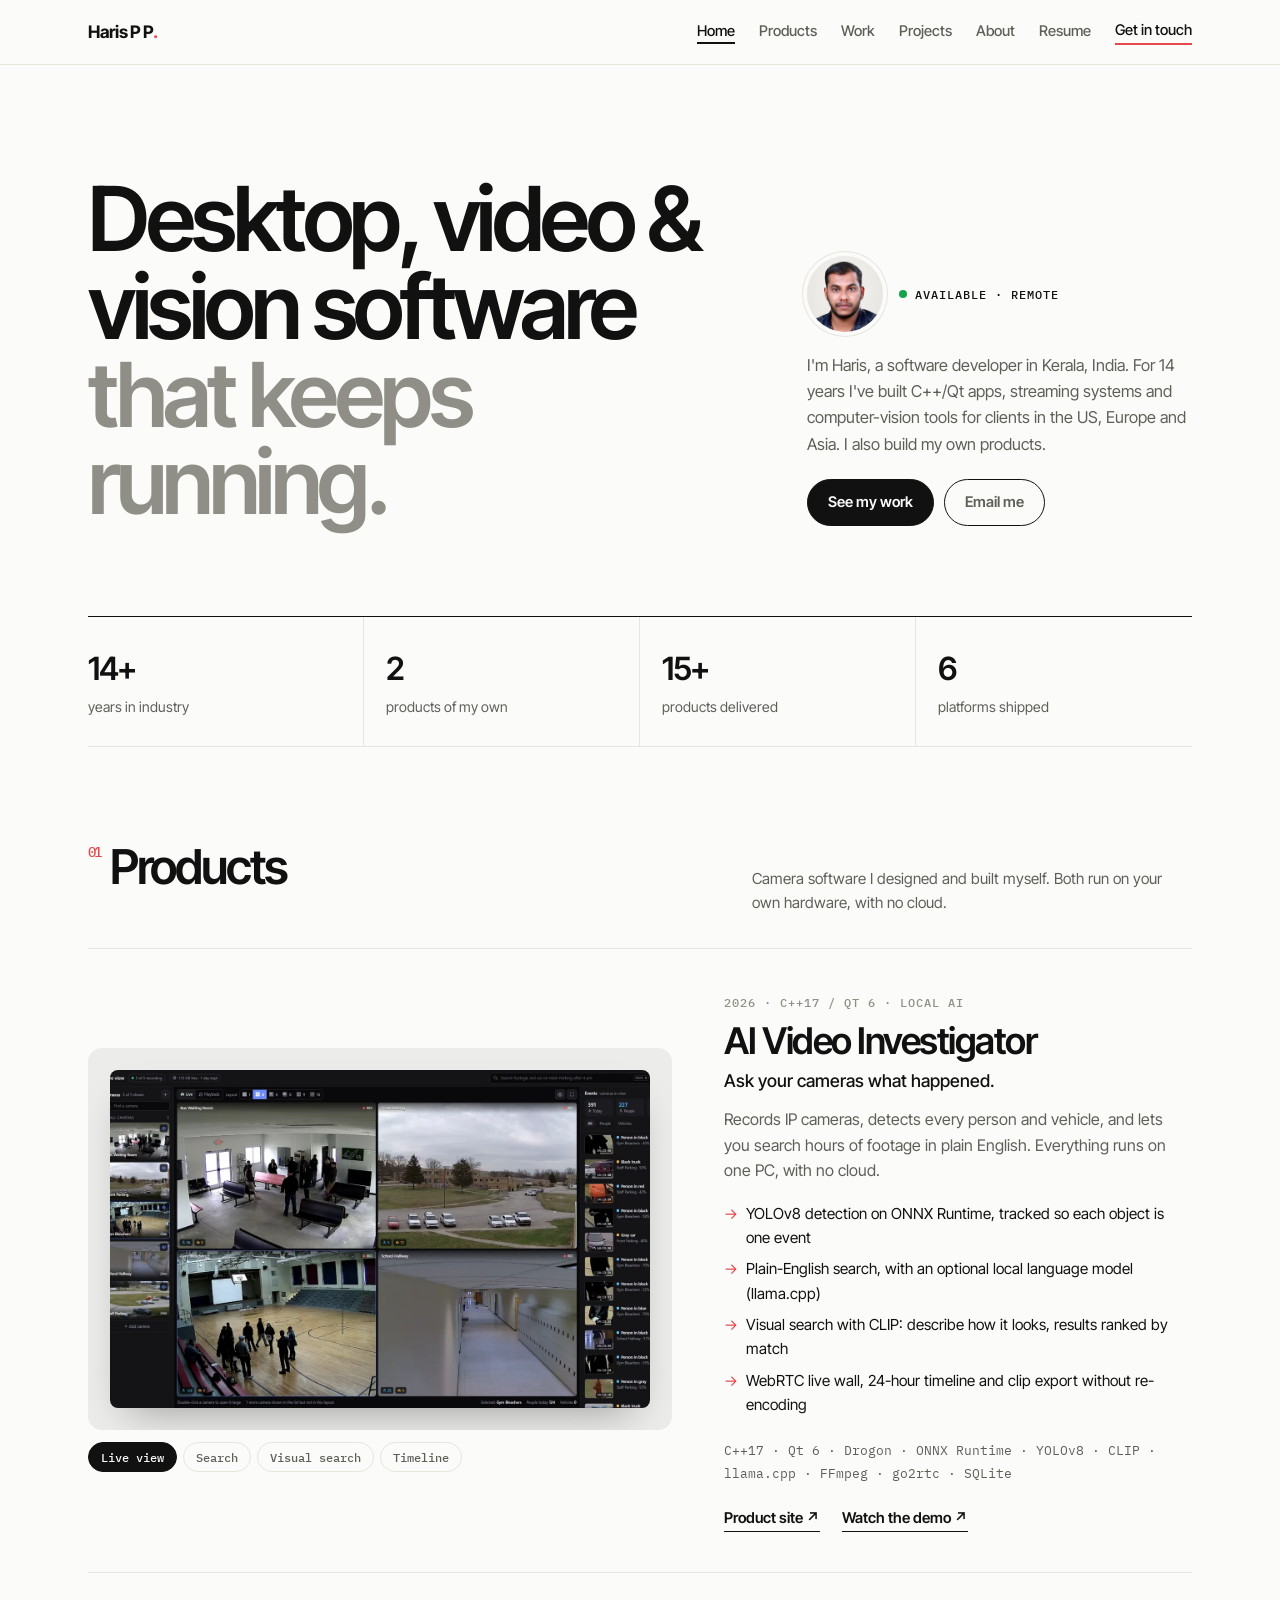
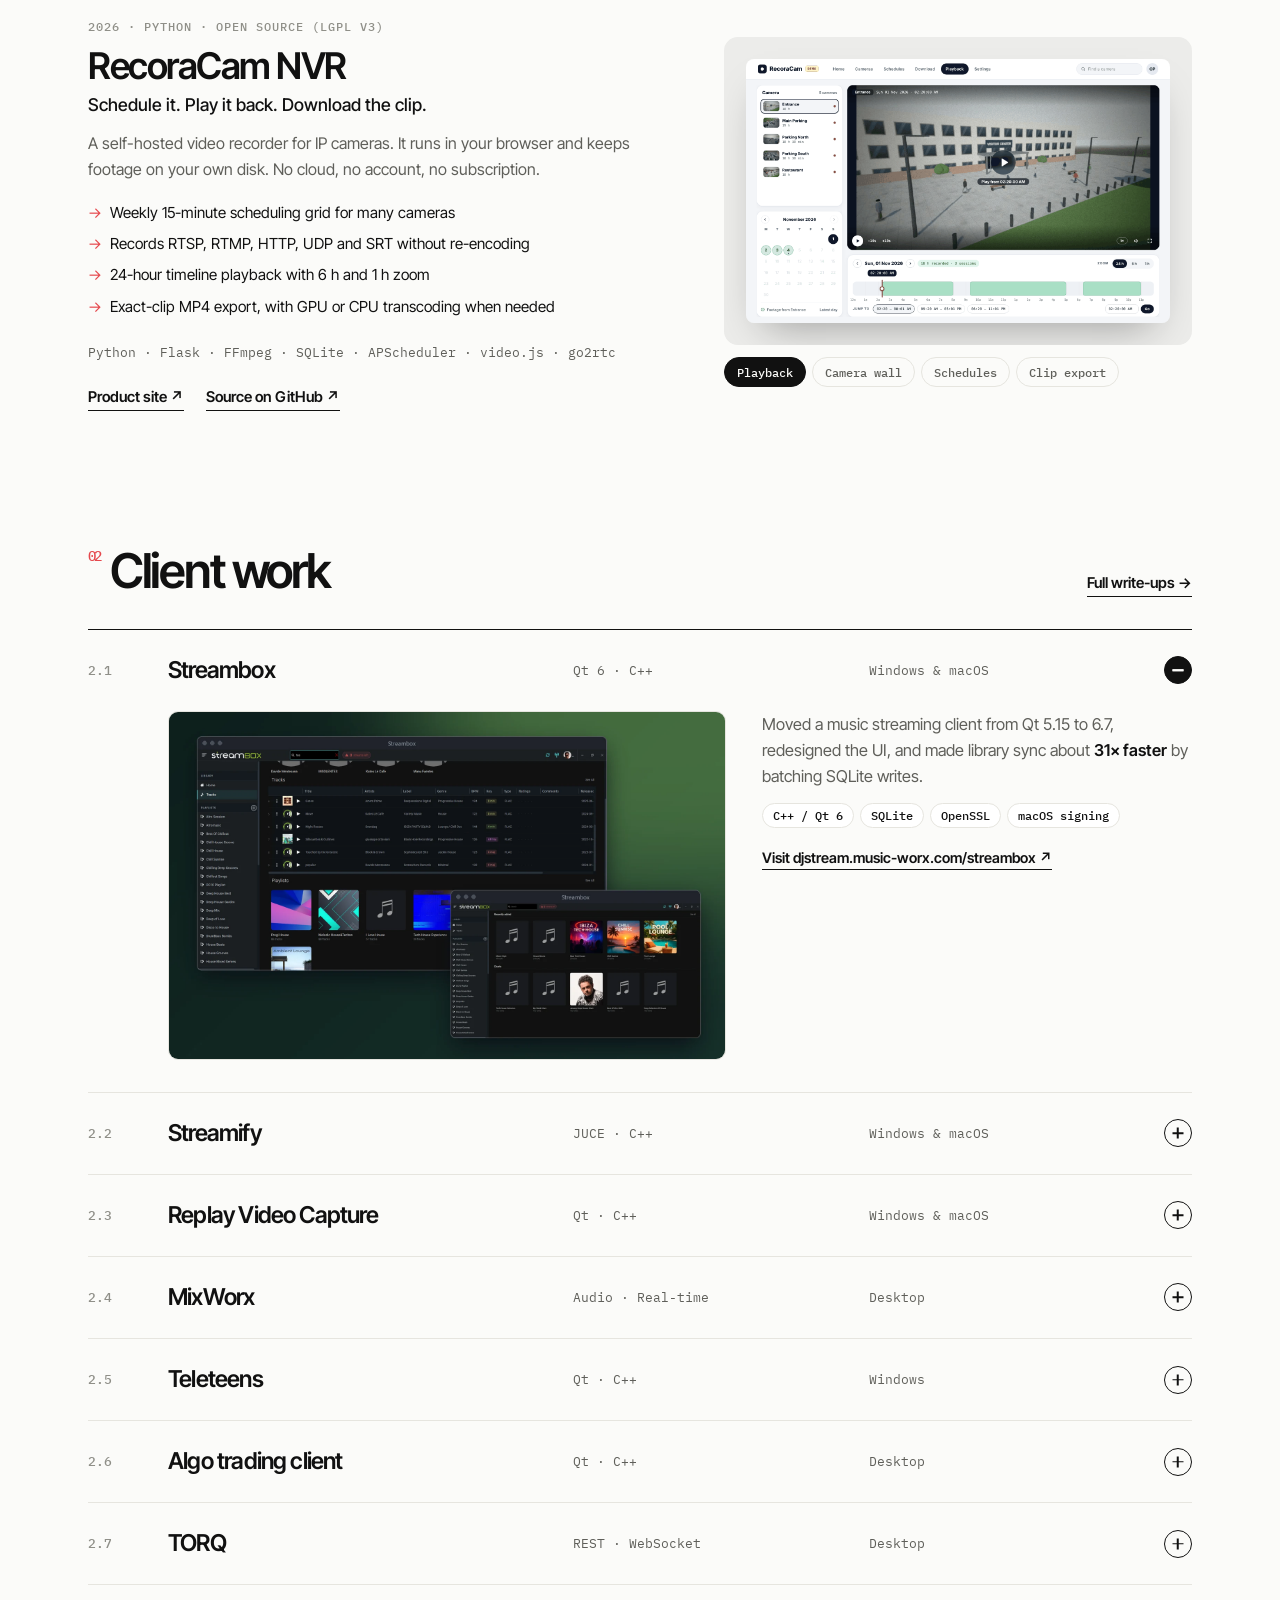
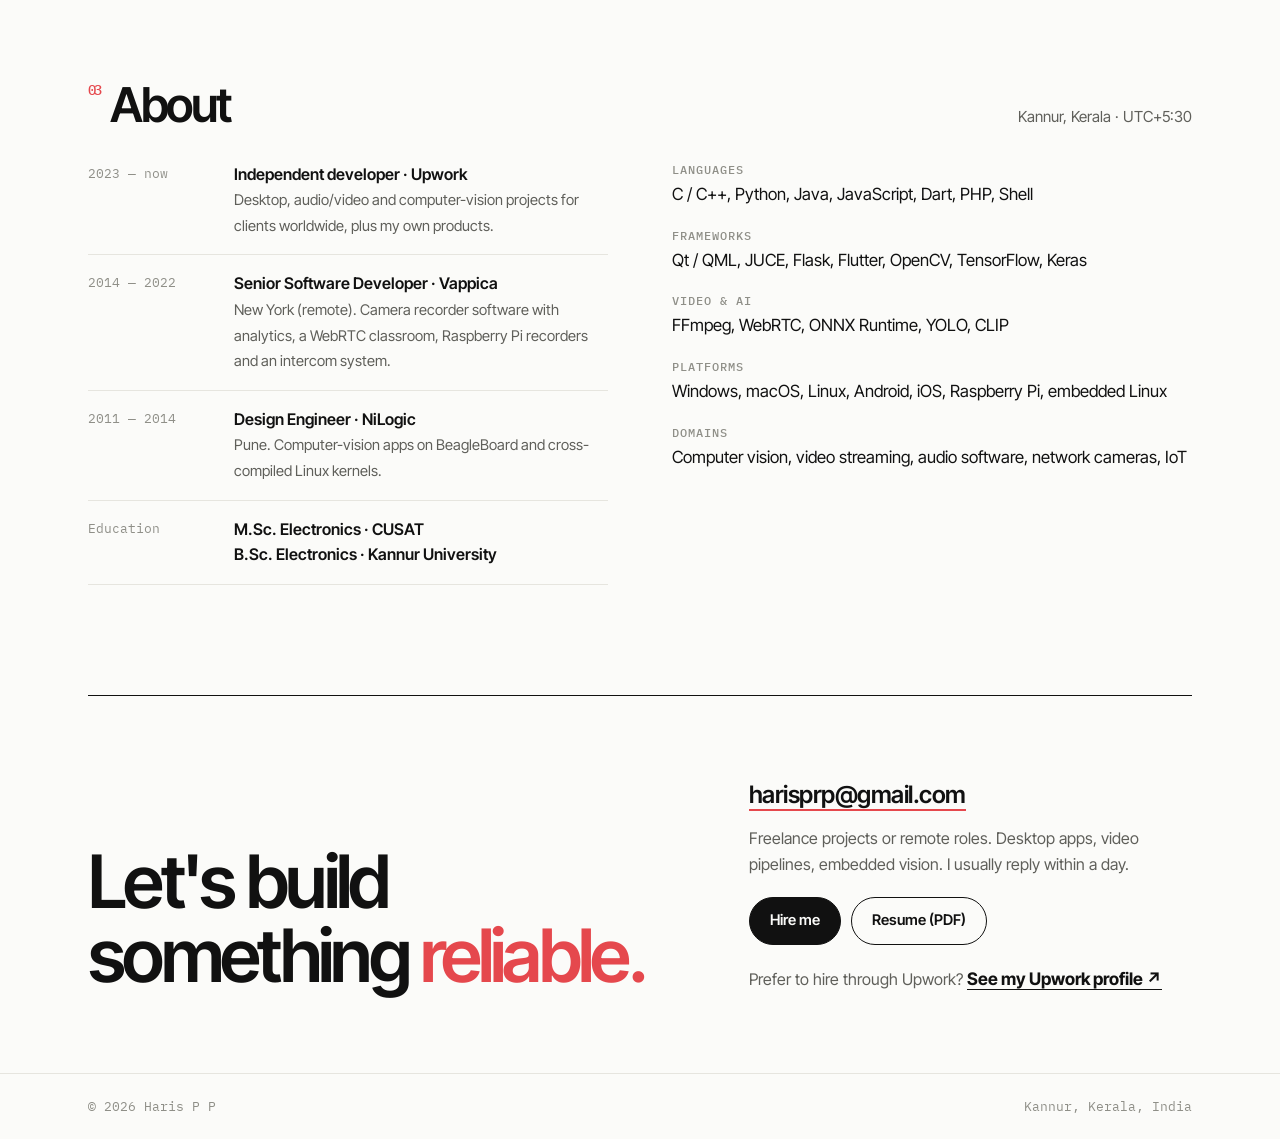
==== commit 6da995ee: "Add profile photo to the home page hero" ====
--- a/index.html
+++ b/index.html
@@ -13,7 +13,7 @@
   <link rel="preconnect" href="https://fonts.googleapis.com" />
   <link rel="preconnect" href="https://fonts.gstatic.com" crossorigin />
   <link href="https://fonts.googleapis.com/css2?family=Inter+Tight:wght@400;500;600;700&family=IBM+Plex+Mono:wght@400;500&display=swap" rel="stylesheet" />
-  <link rel="stylesheet" href="styles.css?v=7" />
+  <link rel="stylesheet" href="styles.css?v=8" />
 <!-- Google tag (gtag.js) -->
 <script async src="https://www.googletagmanager.com/gtag/js?id=G-309J85LGWX"></script>
 <script>
@@ -43,7 +43,7 @@
     <div class="hero">
       <h1>Desktop, video &amp; vision software <span>that keeps running.</span></h1>
       <aside>
-        <div class="status">Available · Remote</div>
+        <div class="me"><img class="avatar" src="assets/haris.webp" alt="Haris P P" width="76" height="76" /><div class="status">Available · Remote</div></div>
         <p>I'm Haris, a software developer in Kerala, India. For 14 years I've built C++/Qt apps, streaming systems and computer-vision tools for clients in the US, Europe and Asia. I also build my own products.</p>
         <div class="btns"><a class="btn dark" href="#products">See my work</a><a class="btn" href="mailto:harisprp@gmail.com">Email me</a></div>
       </aside>
--- a/styles.css
+++ b/styles.css
@@ -37,6 +37,9 @@
 .hero aside p{margin-bottom:22px}
 .hero.page{grid-template-columns:1fr;gap:20px;padding:90px 0 60px}
 .hero.page p{font-size:1.15rem;color:var(--dim);max-width:720px}
+.me{display:flex;align-items:center;gap:16px;margin-bottom:20px}
+.me .status{margin-bottom:0}
+.avatar{width:76px;height:76px;border-radius:50%;object-fit:cover;flex:0 0 auto;box-shadow:0 0 0 4px var(--bg),0 0 0 5px var(--line)}
 .status{display:inline-flex;gap:8px;align-items:center;font:500 .78rem 'IBM Plex Mono',monospace;text-transform:uppercase;letter-spacing:.08em;color:var(--ink);margin-bottom:18px}
 .status::before{content:"";width:8px;height:8px;border-radius:50%;background:var(--ok)}
 .status a{text-decoration:underline;text-underline-offset:3px}
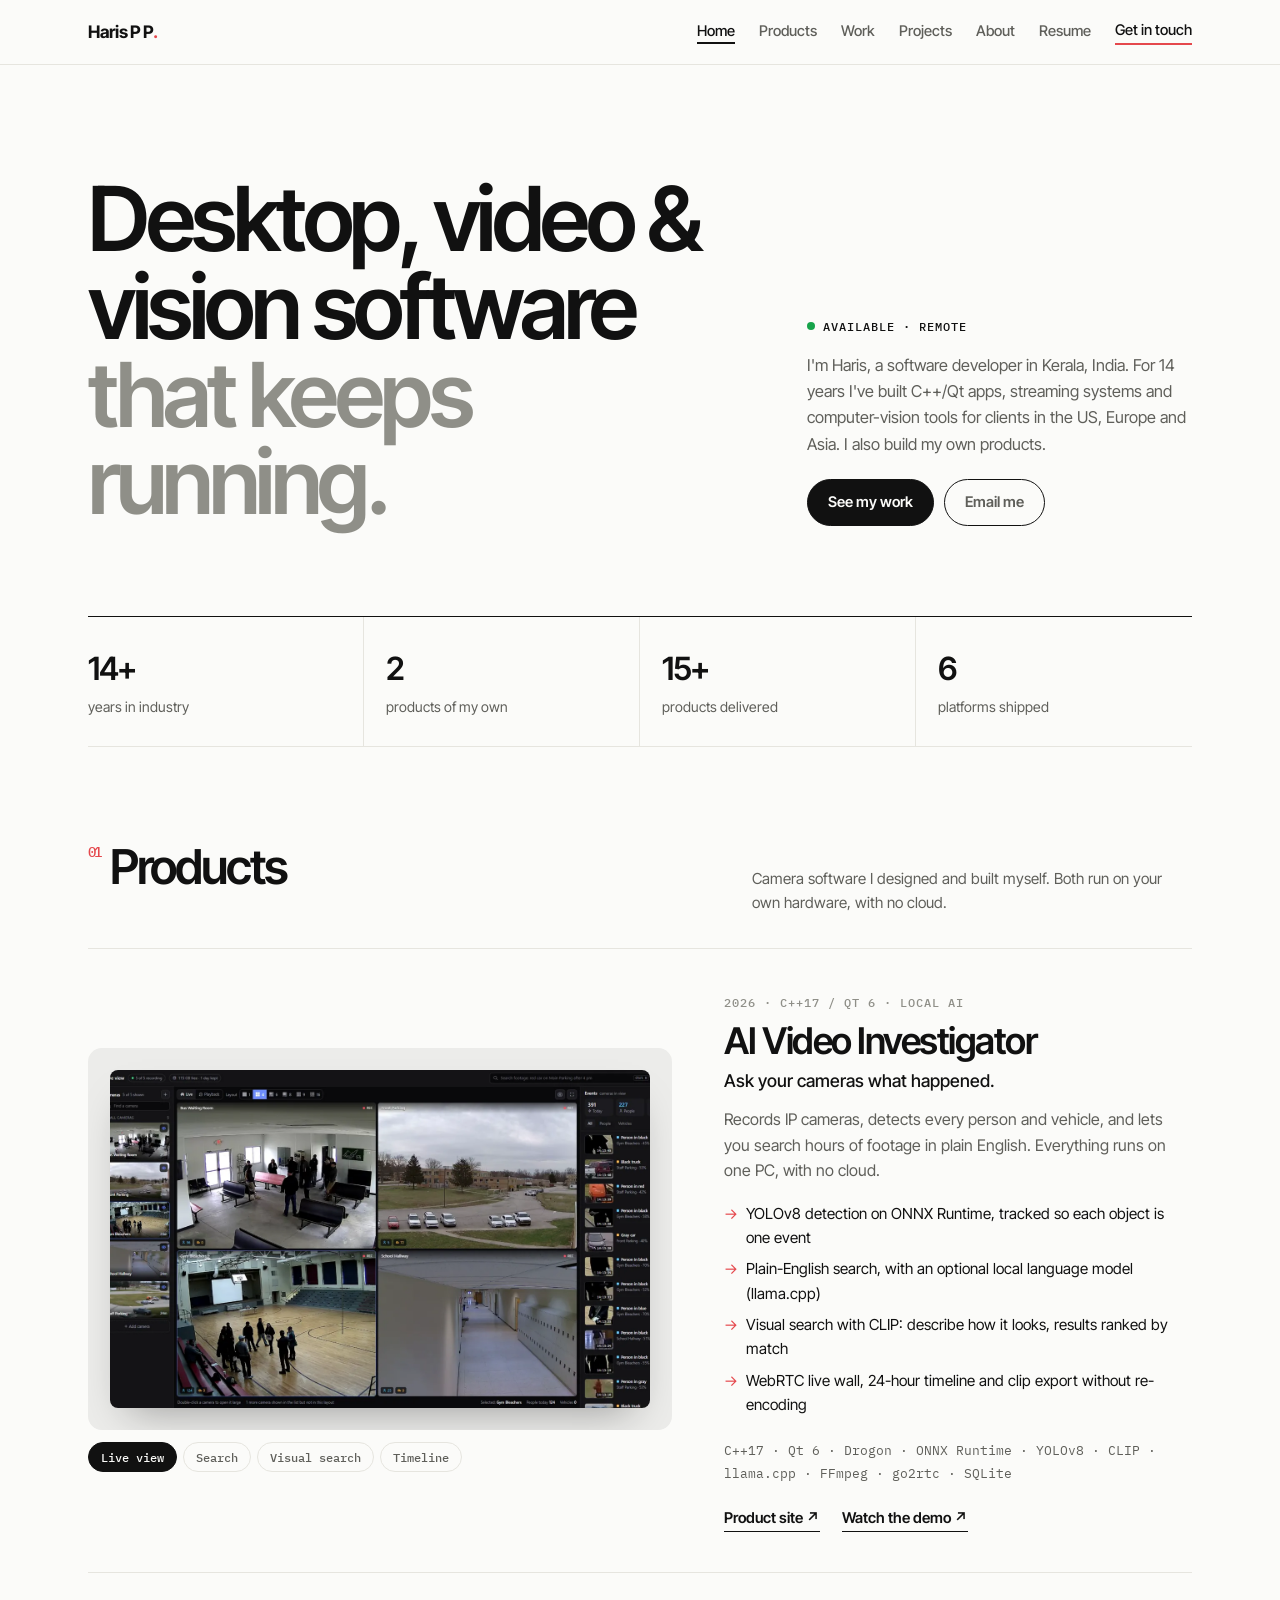
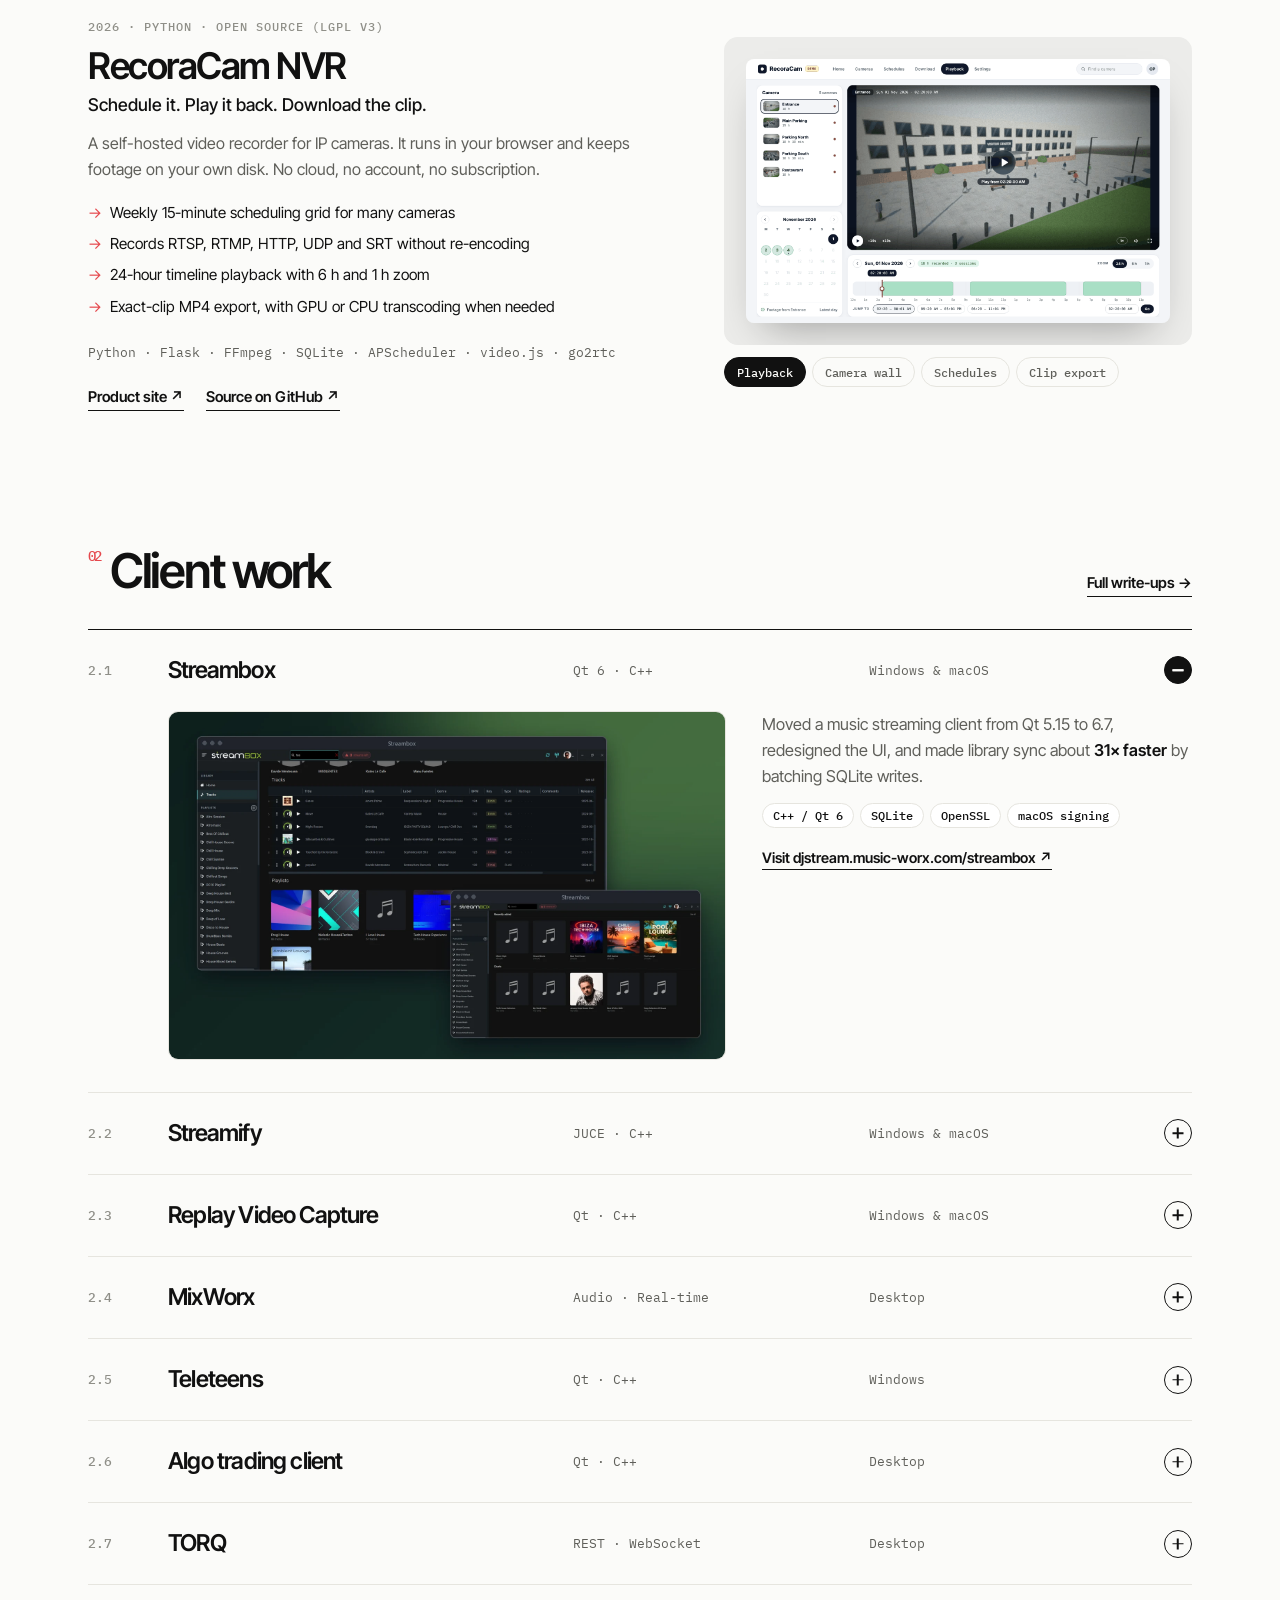
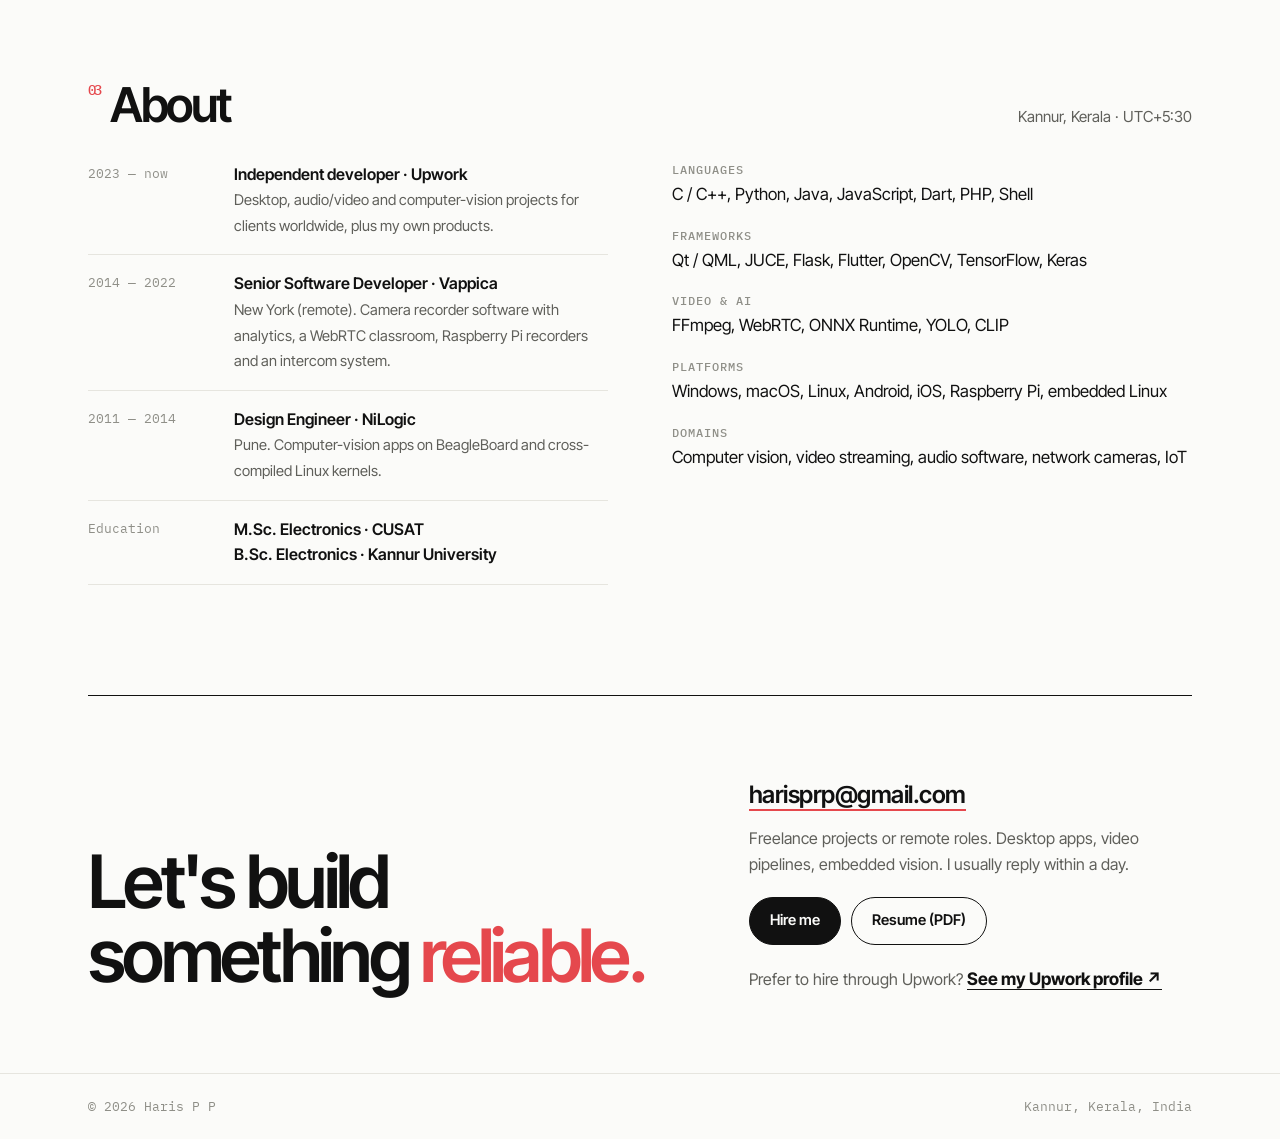
==== commit bc312b89: "Remove profile photo from the home page hero" ====
--- a/index.html
+++ b/index.html
@@ -13,7 +13,7 @@
   <link rel="preconnect" href="https://fonts.googleapis.com" />
   <link rel="preconnect" href="https://fonts.gstatic.com" crossorigin />
   <link href="https://fonts.googleapis.com/css2?family=Inter+Tight:wght@400;500;600;700&family=IBM+Plex+Mono:wght@400;500&display=swap" rel="stylesheet" />
-  <link rel="stylesheet" href="styles.css?v=8" />
+  <link rel="stylesheet" href="styles.css?v=7" />
 <!-- Google tag (gtag.js) -->
 <script async src="https://www.googletagmanager.com/gtag/js?id=G-309J85LGWX"></script>
 <script>
@@ -43,7 +43,7 @@
     <div class="hero">
       <h1>Desktop, video &amp; vision software <span>that keeps running.</span></h1>
       <aside>
-        <div class="me"><img class="avatar" src="assets/haris.webp" alt="Haris P P" width="76" height="76" /><div class="status">Available · Remote</div></div>
+        <div class="status">Available · Remote</div>
         <p>I'm Haris, a software developer in Kerala, India. For 14 years I've built C++/Qt apps, streaming systems and computer-vision tools for clients in the US, Europe and Asia. I also build my own products.</p>
         <div class="btns"><a class="btn dark" href="#products">See my work</a><a class="btn" href="mailto:harisprp@gmail.com">Email me</a></div>
       </aside>
--- a/styles.css
+++ b/styles.css
@@ -37,9 +37,6 @@
 .hero aside p{margin-bottom:22px}
 .hero.page{grid-template-columns:1fr;gap:20px;padding:90px 0 60px}
 .hero.page p{font-size:1.15rem;color:var(--dim);max-width:720px}
-.me{display:flex;align-items:center;gap:16px;margin-bottom:20px}
-.me .status{margin-bottom:0}
-.avatar{width:76px;height:76px;border-radius:50%;object-fit:cover;flex:0 0 auto;box-shadow:0 0 0 4px var(--bg),0 0 0 5px var(--line)}
 .status{display:inline-flex;gap:8px;align-items:center;font:500 .78rem 'IBM Plex Mono',monospace;text-transform:uppercase;letter-spacing:.08em;color:var(--ink);margin-bottom:18px}
 .status::before{content:"";width:8px;height:8px;border-radius:50%;background:var(--ok)}
 .status a{text-decoration:underline;text-underline-offset:3px}
